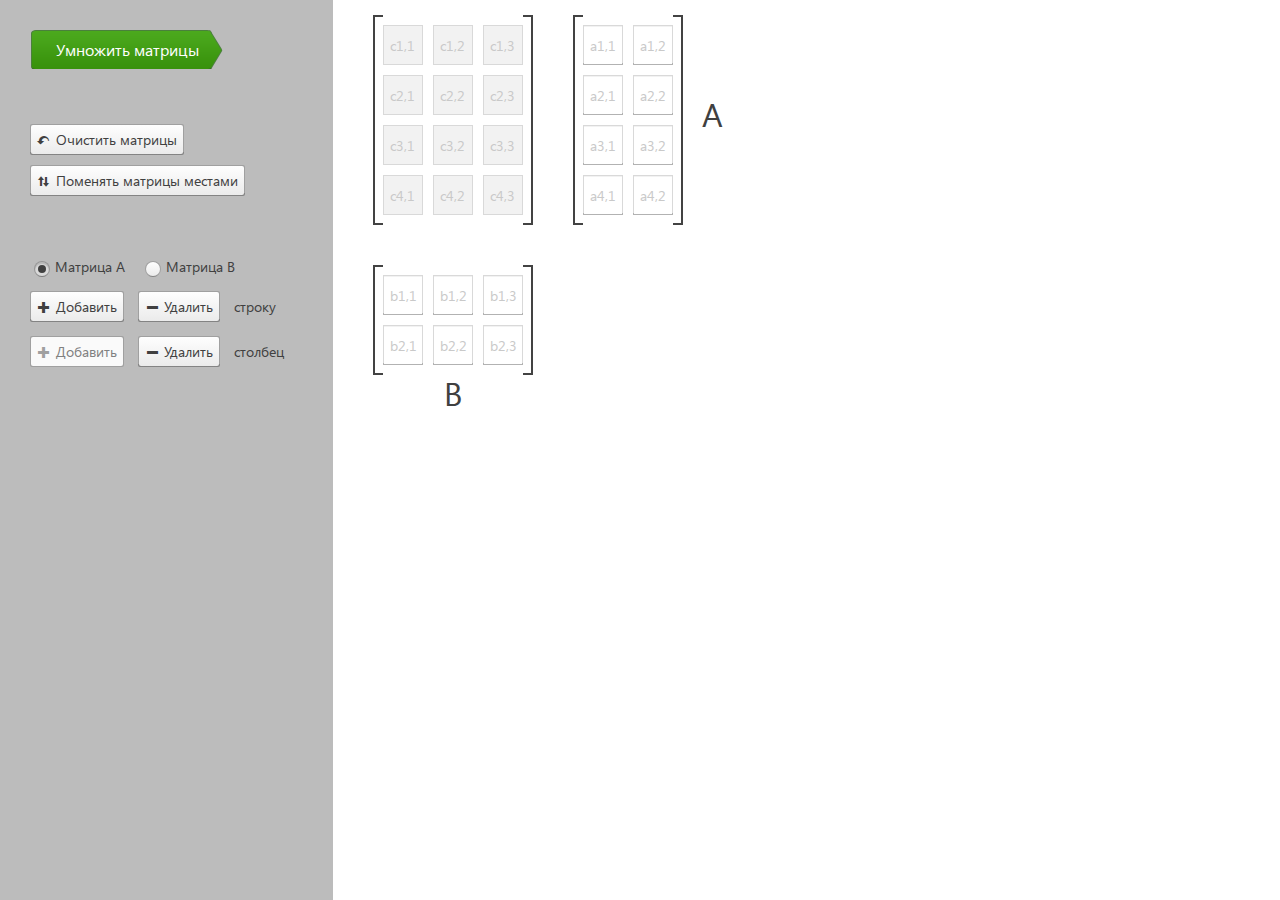
==== index.html @ e2eb54bd "1.6" ====
<!DOCTYPE html>
<!--[if IE 8 ]> <html class="ie8"> <![endif]-->
<!--[if IE 9 ]> <html class="ie9"> <![endif]-->
<!--[if (gt IE 9)|!(IE)]><!--> <html class=""> <!--<![endif]-->
<head>
	<meta charset="utf-8">
	<title>SKB Kontur test task</title>

	<!--[if IE]><script src="http://html5shiv.googlecode.com/svn/trunk/html5.js"></script><![endif]-->
	<!--Styles-->
	<link rel="stylesheet" href="css/style.css">
	<link rel="stylesheet" href="css/normalize.css">

	<meta http-equiv="X-UA-Compatible" content="IE=edge">

	<!--Media queries-->
	<meta name="viewport" content="width=device-width, initial-scale=1">

	<!--[if gte IE 9]><link rel="stylesheet" href="css/ie9.css" media="screen, projection"><![endif]-->
	<!--[if lte IE 8]><link rel="stylesheet" href="css/ie8.css" media="screen, projection"><![endif]-->
</head>
<body>
	<!-- wrapper -->
	<div class="wrapper">
		<aside>
			<div class="multiply">
				<button id="multiply-btn">Умножить матрицы</button>
			</div>
			<div class="clear-fields">
				<button class="grey-btn" id="clear-matrix"><i></i>Очистить матрицы</button>
			</div>
			<div class="swap">
				<button class="grey-btn" id="swap-matrix"><i></i>Поменять матрицы местами</button>
			</div>
			<!-- options -->
			<div class="options">
				<ul>
					<li>
						<input id="switch-A" type="radio" name="radio" checked>
						<label id="label-A" for="switch-A" class="switch-label"><i></i>Матрица A</label>
					</li>
					<li>
						<input id="switch-B" type="radio" name="radio">
						<label id="label-B" for="switch-B" class="switch-label"><i></i>Матрица B</label>
					</li>
				</ul>
			</div>
			<!-- options end -->
			<!-- editing controls -->
			<div class="editing-controls">
				<ul>
					<li><button class="grey-btn add add-row"><i></i>Добавить</button></li>
					<li><button class="grey-btn del del-row"><i></i>Удалить</button></li>
					<li><span>строку</span></li>
				</ul>
				<ul>
					<li><button class="grey-btn add add-col"><i></i>Добавить</button></li>
					<li><button class="grey-btn del del-col"><i></i>Удалить</button></li>
					<li>столбец</li>
				</ul>
				<div id="warning">
					<p>Такие матрицы нельзя перемножить, так как количество столбцов матрицы А не равно количеству строк матрицы В</p>
				</div>
			</div>
			<!-- editing controls end -->
		</aside>
		<main role="main">
			<!-- result -->
			<div class="result f-left">
				<strong class="left-bracket"></strong>
					<table data-matrix="c" class="matrix" id="table-c">
						<tr>
							<td><input type="text" disabled="disabled"></td>
							<td><input type="text" disabled="disabled"></td>
							<td><input type="text" disabled="disabled"></td>
						</tr>
						<tr>
							<td><input type="text" disabled="disabled"></td>
							<td><input type="text" disabled="disabled"></td>
							<td><input type="text" disabled="disabled"></td>
						</tr>
						<tr>
							<td><input type="text" disabled="disabled"></td>
							<td><input type="text" disabled="disabled"></td>
							<td><input type="text" disabled="disabled"></td>
						</tr>
						<tr>
							<td><input type="text" disabled="disabled"></td>
							<td><input type="text" disabled="disabled"></td>
							<td><input type="text" disabled="disabled"></td>
						</tr>
					</table>
				<strong class="right-bracket f-right"></strong>
			</div>
			<!-- result -->
			<!-- top matrix -->
			<div class="top-matrix">
				<strong class="left-bracket f-left"></strong>
					<table data-matrix="a" id="table-a">
						<tr>
							<td><input type="text"></td>
							<td><input type="text"></td>
						</tr>
						<tr>
							<td><input type="text"></td>
							<td><input type="text"></td>
						</tr>
						<tr>
							<td><input type="text"></td>
							<td><input type="text"></td>
						</tr>
						<tr>
							<td><input type="text"></td>
							<td><input type="text"></td>
						</tr>
					</table>
				<strong class="right-bracket"></strong>
				<div class="descript">
					<span>A</span>
				</div>
			</div>
			<!-- top matrix end -->
			<br>
			<!-- bot matrix -->
			<div class="bot-matrix">
				<strong class="left-bracket"></strong>
					<table data-matrix="b" id="table-b">
						<tr>
							<td><input type="text"></td>
							<td><input type="text"></td>
							<td><input type="text"></td>
						</tr>
						<tr>
							<td><input type="text"></td>
							<td><input type="text"></td>
							<td><input type="text"></td>
						</tr>
					</table>
				<strong class="right-bracket"></strong>
				<div class="descript">
					<span>B</span>
				</div>
			</div>
			<!-- bot matrix end -->
		</main>
	</div>
	<!-- wrapper end -->
	<script src="js/main.js"></script>
</body>
</html>
---- css/style.css ----
/*-------
1. Fonts
---------*/

@font-face {
    font-family: "SegoeUI";
    font-style: normal;
    font-weight: normal;
    src: url("../fonts/SegoeUIRegular.eot");
    src: url("../fonts/SegoeUIRegular.eot?#iefix")format("embedded-opentype"),
    url("../fonts/SegoeUIRegular.ttf") format("truetype"),
    url("../fonts/SegoeUIRegular.woff") format("woff");
}
@font-face {
    font-family: "KonturIcons";
    font-style: normal;
    font-weight: normal;
    src: url("../fonts/KonturIcons.ttf") format("truetype");
}
/*--------
fonts end
--------*/

/*-----------------
2. Typography style 
------------------*/

*, *:after, *:before {box-sizing: border-box;}
html,body {height: 100%;}
body {
	color: #404040;
	font: 14px "SegoeUI",Arial,Tahoma,Verdana, sans-serif;
}

/*-------------------
typography style end
-------------------*/


/*--------
3. Buttons
---------*/

/* multiply */

.multiply {
	display: inline-block;
}
.multiply button {
	background-color: transparent;
	background: url(../img/button.png) no-repeat;
	border: none;
	color: #fff;
	font-size: 16px;
	line-height: 37px;
	width: 194px;
}
.multiply button:hover {
	background-position: 0 -131px;
}
.multiply button:focus {
	background-position: 0 -86px;
	border: 0;
	outline: 0;
}
.multiply button:active {
	background-position: 0 -174px;
}
.multiply button[disabled] {
	background-position: 0 -41px;
	color: #808080;
}

/* Grey btns */

/* normal */
.grey-btn {
	/* IE9 SVG, needs conditional override of 'filter' to 'none' */
	background: url([data-uri]);
	background: -moz-linear-gradient(top,  rgba(0,0,0,0.15) 0%, rgba(0,0,0,0.15) 90%, rgba(0,0,0,0.3) 92%, rgba(0,0,0,0.3) 100%); /* FF3.6+ */
	background: -webkit-gradient(linear, left top, left bottom, color-stop(0%,rgba(0,0,0,0.15)), color-stop(90%,rgba(0,0,0,0.15)), color-stop(92%,rgba(0,0,0,0.3)), color-stop(100%,rgba(0,0,0,0.3))); /* Chrome,Safari4+ */
	background: -webkit-linear-gradient(top,  rgba(0,0,0,0.15) 0%,rgba(0,0,0,0.15) 90%,rgba(0,0,0,0.3) 92%,rgba(0,0,0,0.3) 100%); /* Chrome10+,Safari5.1+ */
	background: -o-linear-gradient(top,  rgba(0,0,0,0.15) 0%,rgba(0,0,0,0.15) 90%,rgba(0,0,0,0.3) 92%,rgba(0,0,0,0.3) 100%); /* Opera 11.10+ */
	background: -ms-linear-gradient(top,  rgba(0,0,0,0.15) 0%,rgba(0,0,0,0.15) 90%,rgba(0,0,0,0.3) 92%,rgba(0,0,0,0.3) 100%); /* IE10+ */
	background: linear-gradient(to bottom,  rgba(0,0,0,0.15) 0%,rgba(0,0,0,0.15) 90%,rgba(0,0,0,0.3) 92%,rgba(0,0,0,0.3) 100%); /* W3C */
	filter: progid:DXImageTransform.Microsoft.gradient( startColorstr='#26000000', endColorstr='#4d000000',GradientType=0 ); /* IE6-8 */
	-webkit-border-radius: 2px;
	border-radius: 2px;
	border: 0;
	line-height: 30px;
	padding: 0 7px;
	position: relative;
	z-index: 4;
}
.grey-btn:before {
	background: rgb(254,254,254); /* Old browsers */
	/* IE9 SVG, needs conditional override of 'filter' to 'none' */
	background: url([data-uri]);
	background: -moz-linear-gradient(top,  rgba(254,254,254,1) 0%, rgba(235,235,235,1) 100%); /* FF3.6+ */
	background: -webkit-gradient(linear, left top, left bottom, color-stop(0%,rgba(254,254,254,1)), color-stop(100%,rgba(235,235,235,1))); /* Chrome,Safari4+ */
	background: -webkit-linear-gradient(top,  rgba(254,254,254,1) 0%,rgba(235,235,235,1) 100%); /* Chrome10+,Safari5.1+ */
	background: -o-linear-gradient(top,  rgba(254,254,254,1) 0%,rgba(235,235,235,1) 100%); /* Opera 11.10+ */
	background: -ms-linear-gradient(top,  rgba(254,254,254,1) 0%,rgba(235,235,235,1) 100%); /* IE10+ */
	background: linear-gradient(to bottom,  rgba(254,254,254,1) 0%,rgba(235,235,235,1) 100%); /* W3C */
	filter: progid:DXImageTransform.Microsoft.gradient( startColorstr='#fefefe', endColorstr='#ebebeb',GradientType=0 ); /* IE6-8 */
	-webkit-border-radius: 2px;
	border-radius: 2px;
	content: '';
	position: absolute;
	top: 1px; right: 1px; bottom: 1px; left: 1px;
	z-index: -9;
}

/* hover */
.grey-btn:hover {
	background: url([data-uri]);
	background: -moz-linear-gradient(top,  rgba(0,0,0,0.15) 0%, rgba(0,0,0,0.15) 90%, rgba(0,0,0,0.3) 92%, rgba(0,0,0,0.3) 100%); /* FF3.6+ */
	background: -webkit-gradient(linear, left top, left bottom, color-stop(0%,rgba(0,0,0,0.15)), color-stop(90%,rgba(0,0,0,0.15)), color-stop(92%,rgba(0,0,0,0.3)), color-stop(100%,rgba(0,0,0,0.3))); /* Chrome,Safari4+ */
	background: -webkit-linear-gradient(top,  rgba(0,0,0,0.15) 0%,rgba(0,0,0,0.15) 90%,rgba(0,0,0,0.3) 92%,rgba(0,0,0,0.3) 100%); /* Chrome10+,Safari5.1+ */
	background: -o-linear-gradient(top,  rgba(0,0,0,0.15) 0%,rgba(0,0,0,0.15) 90%,rgba(0,0,0,0.3) 92%,rgba(0,0,0,0.3) 100%); /* Opera 11.10+ */
	background: -ms-linear-gradient(top,  rgba(0,0,0,0.15) 0%,rgba(0,0,0,0.15) 90%,rgba(0,0,0,0.3) 92%,rgba(0,0,0,0.3) 100%); /* IE10+ */
	background: linear-gradient(to bottom,  rgba(0,0,0,0.15) 0%,rgba(0,0,0,0.15) 90%,rgba(0,0,0,0.3) 92%,rgba(0,0,0,0.3) 100%); /* W3C */
	filter: progid:DXImageTransform.Microsoft.gradient( startColorstr='#26000000', endColorstr='#4d000000',GradientType=0 ); /* IE6-8 */
}
.grey-btn:hover:before {
	background: rgb(242,242,242);
	background: url([data-uri]);
	background: -moz-linear-gradient(top,  rgba(242,242,242,1) 0%, rgba(222,222,222,1) 100%); /* FF3.6+ */
	background: -webkit-gradient(linear, left top, left bottom, color-stop(0%,rgba(242,242,242,1)), color-stop(100%,rgba(222,222,222,1))); /* Chrome,Safari4+ */
	background: -webkit-linear-gradient(top,  rgba(242,242,242,1) 0%,rgba(222,222,222,1) 100%); /* Chrome10+,Safari5.1+ */
	background: -o-linear-gradient(top,  rgba(242,242,242,1) 0%,rgba(222,222,222,1) 100%); /* Opera 11.10+ */
	background: -ms-linear-gradient(top,  rgba(242,242,242,1) 0%,rgba(222,222,222,1) 100%); /* IE10+ */
	background: linear-gradient(to bottom,  rgba(242,242,242,1) 0%,rgba(222,222,222,1) 100%); /* W3C */
	filter: progid:DXImageTransform.Microsoft.gradient( startColorstr='#f2f2f2', endColorstr='#dedede',GradientType=0 ); /* IE6-8 */
}

/* focus */
.grey-btn:focus {
	outline: 0;
	background: #5199db;
}
.grey-btn:focus:before {
	-webkit-box-shadow: inset 0 0 0 1px #fff,
	0 0 0 2px #5199db;
	box-shadow: inset 0 0 0 1px #fff,
	0 0 0 2px #5199db;
}


/* active */
.grey-btn:active {
	/* IE9 SVG, needs conditional override of 'filter' to 'none' */
	background: url([data-uri]);
	background: -moz-linear-gradient(top,  rgba(0,0,0,0.2) 0%, rgba(0,0,0,0.2) 90%, rgba(0,0,0,0.35) 92%, rgba(0,0,0,0.35) 100%); /* FF3.6+ */
	background: -webkit-gradient(linear, left top, left bottom, color-stop(0%,rgba(0,0,0,0.2)), color-stop(90%,rgba(0,0,0,0.2)), color-stop(92%,rgba(0,0,0,0.35)), color-stop(100%,rgba(0,0,0,0.35))); /* Chrome,Safari4+ */
	background: -webkit-linear-gradient(top,  rgba(0,0,0,0.2) 0%,rgba(0,0,0,0.2) 90%,rgba(0,0,0,0.35) 92%,rgba(0,0,0,0.35) 100%); /* Chrome10+,Safari5.1+ */
	background: -o-linear-gradient(top,  rgba(0,0,0,0.2) 0%,rgba(0,0,0,0.2) 90%,rgba(0,0,0,0.35) 92%,rgba(0,0,0,0.35) 100%); /* Opera 11.10+ */
	background: -ms-linear-gradient(top,  rgba(0,0,0,0.2) 0%,rgba(0,0,0,0.2) 90%,rgba(0,0,0,0.35) 92%,rgba(0,0,0,0.35) 100%); /* IE10+ */
	background: linear-gradient(to bottom,  rgba(0,0,0,0.2) 0%,rgba(0,0,0,0.2) 90%,rgba(0,0,0,0.35) 92%,rgba(0,0,0,0.35) 100%); /* W3C */
	filter: progid:DXImageTransform.Microsoft.gradient( startColorstr='#33000000', endColorstr='#59000000',GradientType=0 ); /* IE6-8 */
}
.grey-btn:active:before {
	box-shadow: none;
	background: #d9d9d9;
	-webkit-box-shadow: inset 0 2px 1px rgba(0,0,0,.15);
	box-shadow: inset 0 2px 1px rgba(0,0,0,.15);
}
.grey-btn:active:after {
	background: transparent;
}

/* disabled */
.grey-btn[disabled]{
	background: rgba(0,0,0,.15);
	color: #808080;
}
.grey-btn[disabled] i:before {
	color: #a0a0a0;
}
.grey-btn[disabled]:before{
	background: #fafafa;
}

/*---------
Buttons end
---------*/

/*------
4. Icons 
--------*/

button i {
	-moz-osx-font-smoothing: grayscale;
	-webkit-font-smoothing: antialiased;
	display: inline-block;
	font-family: "KonturIcons";
	font-style: normal;
	font-weight: normal;
	margin-right: 5px;
}

.clear-fields i:before {
	content: '';
}

.swap i:before {
	content: '';
}

.add i:before {
	content: '';
}
.del i:before {
	content: '';
}

/* BUTTONS end*/

/*--------------
5. Radio Buttons
--------------*/

input[type="radio"] {
	width: 0;
	overflow: hidden;
	opacity: 0;
	filter:alpha(opacity=0);
}
label {
	cursor: pointer;
}

/* normal */
label > i {
	background: url([data-uri]);
	background: -moz-linear-gradient(top,  rgba(0,0,0,0.15) 0%, rgba(0,0,0,0.15) 90%, rgba(0,0,0,0.3) 92%, rgba(0,0,0,0.3) 100%); /* FF3.6+ */
	background: -webkit-gradient(linear, left top, left bottom, color-stop(0%,rgba(0,0,0,0.15)), color-stop(90%,rgba(0,0,0,0.15)), color-stop(92%,rgba(0,0,0,0.3)), color-stop(100%,rgba(0,0,0,0.3))); /* Chrome,Safari4+ */
	background: -webkit-linear-gradient(top,  rgba(0,0,0,0.15) 0%,rgba(0,0,0,0.15) 90%,rgba(0,0,0,0.3) 92%,rgba(0,0,0,0.3) 100%); /* Chrome10+,Safari5.1+ */
	background: -o-linear-gradient(top,  rgba(0,0,0,0.15) 0%,rgba(0,0,0,0.15) 90%,rgba(0,0,0,0.3) 92%,rgba(0,0,0,0.3) 100%); /* Opera 11.10+ */
	background: -ms-linear-gradient(top,  rgba(0,0,0,0.15) 0%,rgba(0,0,0,0.15) 90%,rgba(0,0,0,0.3) 92%,rgba(0,0,0,0.3) 100%); /* IE10+ */
	background: linear-gradient(to bottom,  rgba(0,0,0,0.15) 0%,rgba(0,0,0,0.15) 90%,rgba(0,0,0,0.3) 92%,rgba(0,0,0,0.3) 100%); /* W3C */
	filter: progid:DXImageTransform.Microsoft.gradient( startColorstr='#26000000', endColorstr='#4d000000',GradientType=0 ); /* IE6-8 */
	-webkit-border-radius: 50%;
	border-radius: 50%;
	content: "";
	display: inline-block;
	height: 16px;
	margin-right: 5px;
	position: relative;
	vertical-align: middle;
	width: 16px;
	z-index: 5;
}
label > i:before {
	background: rgb(254,254,254); /* Old browsers */
	/* IE9 SVG, needs conditional override of 'filter' to 'none' */
	background: url([data-uri]);
	background: -moz-linear-gradient(top,  rgba(254,254,254,1) 0%, rgba(235,235,235,1) 100%); /* FF3.6+ */
	background: -webkit-gradient(linear, left top, left bottom, color-stop(0%,rgba(254,254,254,1)), color-stop(100%,rgba(235,235,235,1))); /* Chrome,Safari4+ */
	background: -webkit-linear-gradient(top,  rgba(254,254,254,1) 0%,rgba(235,235,235,1) 100%); /* Chrome10+,Safari5.1+ */
	background: -o-linear-gradient(top,  rgba(254,254,254,1) 0%,rgba(235,235,235,1) 100%); /* Opera 11.10+ */
	background: -ms-linear-gradient(top,  rgba(254,254,254,1) 0%,rgba(235,235,235,1) 100%); /* IE10+ */
	background: linear-gradient(to bottom,  rgba(254,254,254,1) 0%,rgba(235,235,235,1) 100%); /* W3C */
	filter: progid:DXImageTransform.Microsoft.gradient( startColorstr='#fefefe', endColorstr='#ebebeb',GradientType=0 ); /* IE6-8 */
	-webkit-border-radius: 50%;
	border-radius: 50%;
	content: '';
	position: absolute;
	top: 1px; right: 1px; bottom: 1px; left: 1px;
	z-index: -9;
}

/* hover */
label:hover > i {
	background: url([data-uri]);
	background: -moz-linear-gradient(top,  rgba(0,0,0,0.15) 0%, rgba(0,0,0,0.15) 90%, rgba(0,0,0,0.3) 92%, rgba(0,0,0,0.3) 100%); /* FF3.6+ */
	background: -webkit-gradient(linear, left top, left bottom, color-stop(0%,rgba(0,0,0,0.15)), color-stop(90%,rgba(0,0,0,0.15)), color-stop(92%,rgba(0,0,0,0.3)), color-stop(100%,rgba(0,0,0,0.3))); /* Chrome,Safari4+ */
	background: -webkit-linear-gradient(top,  rgba(0,0,0,0.15) 0%,rgba(0,0,0,0.15) 90%,rgba(0,0,0,0.3) 92%,rgba(0,0,0,0.3) 100%); /* Chrome10+,Safari5.1+ */
	background: -o-linear-gradient(top,  rgba(0,0,0,0.15) 0%,rgba(0,0,0,0.15) 90%,rgba(0,0,0,0.3) 92%,rgba(0,0,0,0.3) 100%); /* Opera 11.10+ */
	background: -ms-linear-gradient(top,  rgba(0,0,0,0.15) 0%,rgba(0,0,0,0.15) 90%,rgba(0,0,0,0.3) 92%,rgba(0,0,0,0.3) 100%); /* IE10+ */
	background: linear-gradient(to bottom,  rgba(0,0,0,0.15) 0%,rgba(0,0,0,0.15) 90%,rgba(0,0,0,0.3) 92%,rgba(0,0,0,0.3) 100%); /* W3C */
	filter: progid:DXImageTransform.Microsoft.gradient( startColorstr='#26000000', endColorstr='#4d000000',GradientType=0 ); /* IE6-8 */
}
label:hover > i:before {
	background: rgb(242,242,242);
	background: url([data-uri]);
	background: -moz-linear-gradient(top,  rgba(242,242,242,1) 0%, rgba(222,222,222,1) 100%); /* FF3.6+ */
	background: -webkit-gradient(linear, left top, left bottom, color-stop(0%,rgba(242,242,242,1)), color-stop(100%,rgba(222,222,222,1))); /* Chrome,Safari4+ */
	background: -webkit-linear-gradient(top,  rgba(242,242,242,1) 0%,rgba(222,222,222,1) 100%); /* Chrome10+,Safari5.1+ */
	background: -o-linear-gradient(top,  rgba(242,242,242,1) 0%,rgba(222,222,222,1) 100%); /* Opera 11.10+ */
	background: -ms-linear-gradient(top,  rgba(242,242,242,1) 0%,rgba(222,222,222,1) 100%); /* IE10+ */
	background: linear-gradient(to bottom,  rgba(242,242,242,1) 0%,rgba(222,222,222,1) 100%); /* W3C */
	filter: progid:DXImageTransform.Microsoft.gradient( startColorstr='#f2f2f2', endColorstr='#dedede',GradientType=0 ); /* IE6-8 */
}

/* checked */
input[type="radio"]:checked + label > i,
label:active > i {
	background: url([data-uri]);
	background: -moz-linear-gradient(top,  rgba(0,0,0,0.2) 0%, rgba(0,0,0,0.2) 90%, rgba(0,0,0,0.35) 92%, rgba(0,0,0,0.35) 100%); /* FF3.6+ */
	background: -webkit-gradient(linear, left top, left bottom, color-stop(0%,rgba(0,0,0,0.2)), color-stop(90%,rgba(0,0,0,0.2)), color-stop(92%,rgba(0,0,0,0.35)), color-stop(100%,rgba(0,0,0,0.35))); /* Chrome,Safari4+ */
	background: -webkit-linear-gradient(top,  rgba(0,0,0,0.2) 0%,rgba(0,0,0,0.2) 90%,rgba(0,0,0,0.35) 92%,rgba(0,0,0,0.35) 100%); /* Chrome10+,Safari5.1+ */
	background: -o-linear-gradient(top,  rgba(0,0,0,0.2) 0%,rgba(0,0,0,0.2) 90%,rgba(0,0,0,0.35) 92%,rgba(0,0,0,0.35) 100%); /* Opera 11.10+ */
	background: -ms-linear-gradient(top,  rgba(0,0,0,0.2) 0%,rgba(0,0,0,0.2) 90%,rgba(0,0,0,0.35) 92%,rgba(0,0,0,0.35) 100%); /* IE10+ */
	background: linear-gradient(to bottom,  rgba(0,0,0,0.2) 0%,rgba(0,0,0,0.2) 90%,rgba(0,0,0,0.35) 92%,rgba(0,0,0,0.35) 100%); /* W3C */
	filter: progid:DXImageTransform.Microsoft.gradient( startColorstr='#33000000', endColorstr='#59000000',GradientType=0 ); /* IE6-8 */
}
input[type="radio"]:checked + label > i:before,
label:active i:before {
	box-shadow: none;
	background: #d9d9d9;
	-webkit-box-shadow: inset 0 2px 1px rgba(0,0,0,.15);
	box-shadow: inset 0 2px 1px rgba(0,0,0,.15);
}
input[type="radio"]:checked + label > i:after {
	content: '';
	width: 8px;
	height: 8px;
	background-color: #404040;
	position: absolute;
	-webkit-border-radius: 50%;
	border-radius: 50%;
	top: 25%; left: 25%;
}

/* focus */
input[type="radio"]:focus + label > i {
	outline: 0;
	background: #5199db;
}
input[type="radio"]:focus + label > i:before {
	-webkit-box-shadow: inset 0 0 0 1px #fff,
	0 0 0 2px #5199db;
	box-shadow: inset 0 0 0 1px #fff,
	0 0 0 2px #5199db;
}

/* disabled */
input[disabled] + label > i {
	background: rgba(0,0,0,.15);
}
input[disabled] + label > i:before {
	background: #fafafa;
}
input[disabled] + label:active > i:before {
	-webkit-box-shadow: none;
	box-shadow: none;
} 


/*--------------
Radio Buttons end
--------------*/

/* ----
Inputs
----- */
input[type="text"] {
	-webkit-box-shadow: inset 0 1px 0 rgba(0,0,0,.05);
	border: none;
	box-shadow: inset 0 1px 0 rgba(0,0,0,.05);
	color: #C9C9C9;
	height: 38px;
	margin: 1px 0 0 1px;
	padding-left: 6px;
	position: relative;
	width: 38px;
}

input[type="text"]:focus {
	outline: none;
	-webkit-box-shadow: inset 0 0 1px #fff;
	box-shadow: inset 0 0 1px #fff;
}

td input[disabled] {
	background: #f2f2f2;
	box-shadow: none;
} 

td {
	width: 40px;
	height: 40px;
	/* IE9 SVG, needs conditional override of 'filter' to 'none' */
	background: url([data-uri]);
	background: -moz-linear-gradient(top,  rgba(0,0,0,0.15) 0%, rgba(0,0,0,0.15) 95%, rgba(0,0,0,0.3) 96%, rgba(0,0,0,0.3) 100%); /* FF3.6+ */
	background: -webkit-gradient(linear, left top, left bottom, color-stop(0%,rgba(0,0,0,0.15)), color-stop(95%,rgba(0,0,0,0.15)), color-stop(96%,rgba(0,0,0,0.3)), color-stop(100%,rgba(0,0,0,0.3))); /* Chrome,Safari4+ */
	background: -webkit-linear-gradient(top,  rgba(0,0,0,0.15) 0%,rgba(0,0,0,0.15) 95%,rgba(0,0,0,0.3) 96%,rgba(0,0,0,0.3) 100%); /* Chrome10+,Safari5.1+ */
	background: -o-linear-gradient(top,  rgba(0,0,0,0.15) 0%,rgba(0,0,0,0.15) 95%,rgba(0,0,0,0.3) 96%,rgba(0,0,0,0.3) 100%); /* Opera 11.10+ */
	background: -ms-linear-gradient(top,  rgba(0,0,0,0.15) 0%,rgba(0,0,0,0.15) 95%,rgba(0,0,0,0.3) 96%,rgba(0,0,0,0.3) 100%); /* IE10+ */
	background: linear-gradient(to bottom,  rgba(0,0,0,0.15) 0%,rgba(0,0,0,0.15) 95%,rgba(0,0,0,0.3) 96%,rgba(0,0,0,0.3) 100%); /* W3C */
	filter: progid:DXImageTransform.Microsoft.gradient( startColorstr='#26000000', endColorstr='#4d000000',GradientType=0 ); /* IE6-8 */
}
td.input-focused {
	background: #5199db;
	-webkit-box-shadow: 0 0 1px #5199db;
	box-shadow: 0 0 0 1px #5199db;
}
td.input-disabled {
	background: rgba(0,0,0,.15);
}

/*-----------------
6. GENERIC CLASSES
-------------------*/

/* common */
.wrapper {
	height: auto !important;
	min-height: 100%; 
	overflow: hidden;
	position: relative;
}
ul {
	padding-left: 0;
}
ul li {
	list-style: none;
	display: inline-block;
}
.f-left {
	float:left;
}
.f-right {
	float: right;
}

/* aside */
aside {
	background-color: #BCBCBC;
	padding: 30px 0 0 30px;
	position: absolute;
	top: 0; left: 0; bottom: 0;
	width: 333px;
}

.clear-fields {
	margin-top: 55px;
}

.swap {
	margin-top: 10px;
}

.options {
	margin-top: 61px;
}
.options li:nth-child(even) {
	margin-left: 12px;
}


.editing-controls > ul:nth-child(even) {
	margin-top: 12px;
}
.editing-controls ul li {
	margin-right: 10px;
}

#warning p {
	color: #da0902;
	display: none;
	margin-top: 50px;
	padding-right: 42px;
}

/* main */
main {
	margin-left: 333px;
	min-width: 100%;
	padding: 15px 0 0 40px;
}
main:after {
	clear: both;
	content: ".";
	display: block;
	height: 0;
	visibility: hidden;
}

.left-bracket, .right-bracket {
	border: 2px solid #434343;
	display: inline-block;
	height: inherit;
	position: absolute;
	width: 10px;
}
.left-bracket {
	border-right: none;
	top: 0; bottom: 0; left: 0;
}
.right-bracket {
	border-left: none;
	top: 0; bottom: 0; right: 0;
}
tr {
	clear: both;
	display: block;
	margin-bottom: 10px;
}
tr:after {
	clear: both;
	content: ".";
	display: block;
	height: 0;
	visibility: hidden;
}
tr:last-child {
	margin: 0;
}
tr td {
	float: left;
	margin-right: 10px;
;
	display: inline-block;
}
tr td:last-child {
	margin-right: 0;
}


.result,
.top-matrix,
.bot-matrix {
	display: inline-block;
	float: left;
	padding: 10px;
	position: relative;

}
.result {
	margin-right: 40px;
}
.top-matrix .descript {
	font-size: 2rem;
	position: absolute;
	top: 36%; right: -40px;
}
.bot-matrix {
	clear: left;
	display: inline-block;
	margin-top: 40px;
}
.bot-matrix .descript {
	font-size: 2rem;
	position: absolute;
	right:0; bottom: -40px;
	text-align: center;
	width: 100%;
}

/*-----------------
GENERIC CLASSES END
-------------------*/
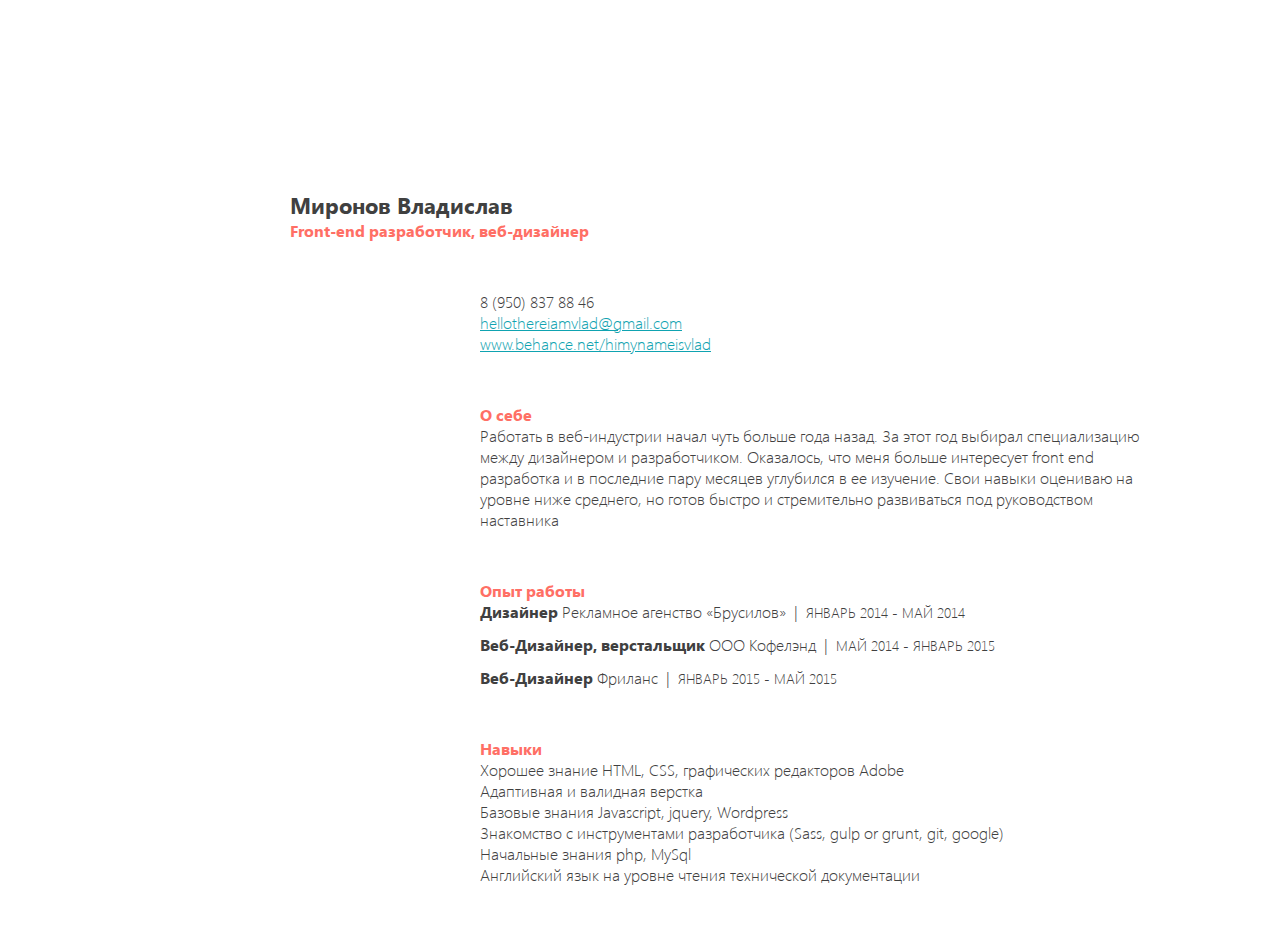
==== commit 02d13513: "a" ====
--- a/index.html
+++ b/index.html
@@ -1,150 +1,80 @@
 <!DOCTYPE html>
 <!--[if IE 8 ]> <html class="ie8"> <![endif]-->
-<!--[if IE 9 ]> <html class="ie9"> <![endif]-->
 <!--[if (gt IE 9)|!(IE)]><!--> <html class=""> <!--<![endif]-->
 <head>
 	<meta charset="utf-8">
-	<title>SKB Kontur test task</title>
+	<title></title>
 
-	<!--[if IE]><script src="http://html5shiv.googlecode.com/svn/trunk/html5.js"></script><![endif]-->
 	<!--Styles-->
+	<link rel="stylesheet" href="css/normalize.css">
 	<link rel="stylesheet" href="css/style.css">
-	<link rel="stylesheet" href="css/normalize.css">
 
 	<meta http-equiv="X-UA-Compatible" content="IE=edge">
 
 	<!--Media queries-->
 	<meta name="viewport" content="width=device-width, initial-scale=1">
 
-	<!--[if gte IE 9]><link rel="stylesheet" href="css/ie9.css" media="screen, projection"><![endif]-->
 	<!--[if lte IE 8]><link rel="stylesheet" href="css/ie8.css" media="screen, projection"><![endif]-->
+	<!--[if lt IE 9]>
+	<script>
+		document.createElement('main');
+		document.createElement('aside');
+	</script>
+	<![endif]-->
+
 </head>
 <body>
+
 	<!-- wrapper -->
 	<div class="wrapper">
-		<aside>
-			<div class="multiply">
-				<button id="multiply-btn">Умножить матрицы</button>
+		<h1>Миронов Владислав</h1>
+		<h2>Front-end разработчик, веб-дизайнер</h2>
+
+		<!-- info -->
+		<div class="info">
+
+			<!-- contacts -->
+			<div class="contacts">
+				<phone>8 (950) 837 88 46</phone><br>
+				<a href="mailto:hellothereiamvlad@gmail.com">hellothereiamvlad@gmail.com</a><br>
+				<a href="http://behance.net/himynameisvlad" target="_blank">www.behance.net/himynameisvlad</a>
 			</div>
-			<div class="clear-fields">
-				<button class="grey-btn" id="clear-matrix"><i></i>Очистить матрицы</button>
+			<!-- // contacts -->
+
+			<!-- about -->
+			<div class="about info-item">
+				<h3>О себе</h3>
+				<p>Работать в веб-индустрии начал чуть больше года назад. За этот год выбирал специализацию между дизайнером и разработчиком. Оказалось, что меня больше интересует front end разработка и в последние пару месяцев углубился в ее изучение. Свои навыки оцениваю на уровне ниже среднего, но готов быстро и стремительно развиваться под руководством наставника</p>
 			</div>
-			<div class="swap">
-				<button class="grey-btn" id="swap-matrix"><i></i>Поменять матрицы местами</button>
+			<!-- // about -->
+
+			<!-- expirience -->
+			<div class="expirience info-item">
+				<h3>Опыт работы</h3>
+				<div class="exp-item"><span class="who">Дизайнер </span><span class="where">Рекламное агенство «Брусилов»</span><span class="when">январь 2014 - май 2014</span></div>
+				<div class="exp-item"><span class="who">Веб-Дизайнер, верстальщик </span><span class="where">ООО Кофелэнд</span><span class="when">май 2014 - январь 2015</span></div>
+				<div class="exp-item"><span class="who">Веб-Дизайнер </span><span class="where">Фриланс</span><span class="when">январь 2015 - май 2015</span></div>
 			</div>
-			<!-- options -->
-			<div class="options">
-				<ul>
-					<li>
-						<input id="switch-A" type="radio" name="radio" checked>
-						<label id="label-A" for="switch-A" class="switch-label"><i></i>Матрица A</label>
-					</li>
-					<li>
-						<input id="switch-B" type="radio" name="radio">
-						<label id="label-B" for="switch-B" class="switch-label"><i></i>Матрица B</label>
-					</li>
-				</ul>
+			<!-- // expirience -->
+
+			<!-- skills -->
+			<div class="skills info-item">
+				<h3>Навыки</h3>
+				<p>Хорошее знание HTML, CSS, графических редакторов Adobe</p>
+				<p>Адаптивная и валидная верстка</p>
+				<p>Базовые знания Javascript, jquery, Wordpress</p>
+				<p>Знакомство с инструментами разработчика (Sass, gulp or grunt, git, google)</p>
+				<p>Начальные знания php, MySql</p>
+				<p>Английский язык на уровне чтения технической документации</p>
 			</div>
-			<!-- options end -->
-			<!-- editing controls -->
-			<div class="editing-controls">
-				<ul>
-					<li><button class="grey-btn add add-row"><i></i>Добавить</button></li>
-					<li><button class="grey-btn del del-row"><i></i>Удалить</button></li>
-					<li><span>строку</span></li>
-				</ul>
-				<ul>
-					<li><button class="grey-btn add add-col"><i></i>Добавить</button></li>
-					<li><button class="grey-btn del del-col"><i></i>Удалить</button></li>
-					<li>столбец</li>
-				</ul>
-				<div id="warning">
-					<p>Такие матрицы нельзя перемножить, так как количество столбцов матрицы А не равно количеству строк матрицы В</p>
-				</div>
-			</div>
-			<!-- editing controls end -->
-		</aside>
-		<main role="main">
-			<!-- result -->
-			<div class="result f-left">
-				<strong class="left-bracket"></strong>
-					<table data-matrix="c" class="matrix" id="table-c">
-						<tr>
-							<td><input type="text" disabled="disabled"></td>
-							<td><input type="text" disabled="disabled"></td>
-							<td><input type="text" disabled="disabled"></td>
-						</tr>
-						<tr>
-							<td><input type="text" disabled="disabled"></td>
-							<td><input type="text" disabled="disabled"></td>
-							<td><input type="text" disabled="disabled"></td>
-						</tr>
-						<tr>
-							<td><input type="text" disabled="disabled"></td>
-							<td><input type="text" disabled="disabled"></td>
-							<td><input type="text" disabled="disabled"></td>
-						</tr>
-						<tr>
-							<td><input type="text" disabled="disabled"></td>
-							<td><input type="text" disabled="disabled"></td>
-							<td><input type="text" disabled="disabled"></td>
-						</tr>
-					</table>
-				<strong class="right-bracket f-right"></strong>
-			</div>
-			<!-- result -->
-			<!-- top matrix -->
-			<div class="top-matrix">
-				<strong class="left-bracket f-left"></strong>
-					<table data-matrix="a" id="table-a">
-						<tr>
-							<td><input type="text"></td>
-							<td><input type="text"></td>
-						</tr>
-						<tr>
-							<td><input type="text"></td>
-							<td><input type="text"></td>
-						</tr>
-						<tr>
-							<td><input type="text"></td>
-							<td><input type="text"></td>
-						</tr>
-						<tr>
-							<td><input type="text"></td>
-							<td><input type="text"></td>
-						</tr>
-					</table>
-				<strong class="right-bracket"></strong>
-				<div class="descript">
-					<span>A</span>
-				</div>
-			</div>
-			<!-- top matrix end -->
-			<br>
-			<!-- bot matrix -->
-			<div class="bot-matrix">
-				<strong class="left-bracket"></strong>
-					<table data-matrix="b" id="table-b">
-						<tr>
-							<td><input type="text"></td>
-							<td><input type="text"></td>
-							<td><input type="text"></td>
-						</tr>
-						<tr>
-							<td><input type="text"></td>
-							<td><input type="text"></td>
-							<td><input type="text"></td>
-						</tr>
-					</table>
-				<strong class="right-bracket"></strong>
-				<div class="descript">
-					<span>B</span>
-				</div>
-			</div>
-			<!-- bot matrix end -->
-		</main>
+			<!-- // skills -->
+
+		</div>
+		<!-- // info -->
+
 	</div>
-	<!-- wrapper end -->
+	<!-- // wrapper -->
+
 	<script src="js/main.js"></script>
 </body>
 </html>--- a/css/style.css
+++ b/css/style.css
@@ -1,554 +1,98 @@
-/*-------
-1. Fonts
----------*/
 
 @font-face {
-    font-family: "SegoeUI";
-    font-style: normal;
-    font-weight: normal;
-    src: url("../fonts/SegoeUIRegular.eot");
-    src: url("../fonts/SegoeUIRegular.eot?#iefix")format("embedded-opentype"),
-    url("../fonts/SegoeUIRegular.ttf") format("truetype"),
-    url("../fonts/SegoeUIRegular.woff") format("woff");
+	font-family: "SegoeUI";
+	font-style: normal;
+	font-weight: bold;
+	src: url("../fonts/SegoeUIBold.eot");
+	src: url("../fonts/SegoeUIBold.eot?#iefix")format("embedded-opentype"),
+	url("../fonts/SegoeUIBold.ttf") format("truetype"),
+	url("../fonts/SegoeUIBold.woff") format("woff");
 }
 @font-face {
-    font-family: "KonturIcons";
-    font-style: normal;
-    font-weight: normal;
-    src: url("../fonts/KonturIcons.ttf") format("truetype");
+	font-family: "SegoeUI";
+	font-style: normal;
+	font-weight: thin;
+	src: url("../fonts/SegoeUILight.eot");
+	src: url("../fonts/SegoeUILight.eot?#iefix")format("embedded-opentype"),
+	url("../fonts/SegoeUILight.ttf") format("truetype"),
+	url("../fonts/SegoeUILight.woff") format("woff");
 }
+
+
 /*--------
 fonts end
 --------*/
 
-/*-----------------
-2. Typography style 
-------------------*/
 
 *, *:after, *:before {box-sizing: border-box;}
 html,body {height: 100%;}
 body {
 	color: #404040;
-	font: 14px "SegoeUI",Arial,Tahoma,Verdana, sans-serif;
+	font: 16px "SegoeUI",Arial,Tahoma,Verdana, sans-serif;
+	font-weight: 300;
 }
 
-/*-------------------
-typography style end
--------------------*/
-
-
-/*--------
-3. Buttons
----------*/
-
-/* multiply */
-
-.multiply {
-	display: inline-block;
-}
-.multiply button {
-	background-color: transparent;
-	background: url(../img/button.png) no-repeat;
-	border: none;
-	color: #fff;
-	font-size: 16px;
-	line-height: 37px;
-	width: 194px;
-}
-.multiply button:hover {
-	background-position: 0 -131px;
-}
-.multiply button:focus {
-	background-position: 0 -86px;
-	border: 0;
-	outline: 0;
-}
-.multiply button:active {
-	background-position: 0 -174px;
-}
-.multiply button[disabled] {
-	background-position: 0 -41px;
-	color: #808080;
-}
-
-/* Grey btns */
-
-/* normal */
-.grey-btn {
-	/* IE9 SVG, needs conditional override of 'filter' to 'none' */
-	background: url([data-uri]);
-	background: -moz-linear-gradient(top,  rgba(0,0,0,0.15) 0%, rgba(0,0,0,0.15) 90%, rgba(0,0,0,0.3) 92%, rgba(0,0,0,0.3) 100%); /* FF3.6+ */
-	background: -webkit-gradient(linear, left top, left bottom, color-stop(0%,rgba(0,0,0,0.15)), color-stop(90%,rgba(0,0,0,0.15)), color-stop(92%,rgba(0,0,0,0.3)), color-stop(100%,rgba(0,0,0,0.3))); /* Chrome,Safari4+ */
-	background: -webkit-linear-gradient(top,  rgba(0,0,0,0.15) 0%,rgba(0,0,0,0.15) 90%,rgba(0,0,0,0.3) 92%,rgba(0,0,0,0.3) 100%); /* Chrome10+,Safari5.1+ */
-	background: -o-linear-gradient(top,  rgba(0,0,0,0.15) 0%,rgba(0,0,0,0.15) 90%,rgba(0,0,0,0.3) 92%,rgba(0,0,0,0.3) 100%); /* Opera 11.10+ */
-	background: -ms-linear-gradient(top,  rgba(0,0,0,0.15) 0%,rgba(0,0,0,0.15) 90%,rgba(0,0,0,0.3) 92%,rgba(0,0,0,0.3) 100%); /* IE10+ */
-	background: linear-gradient(to bottom,  rgba(0,0,0,0.15) 0%,rgba(0,0,0,0.15) 90%,rgba(0,0,0,0.3) 92%,rgba(0,0,0,0.3) 100%); /* W3C */
-	filter: progid:DXImageTransform.Microsoft.gradient( startColorstr='#26000000', endColorstr='#4d000000',GradientType=0 ); /* IE6-8 */
-	-webkit-border-radius: 2px;
-	border-radius: 2px;
-	border: 0;
-	line-height: 30px;
-	padding: 0 7px;
-	position: relative;
-	z-index: 4;
-}
-.grey-btn:before {
-	background: rgb(254,254,254); /* Old browsers */
-	/* IE9 SVG, needs conditional override of 'filter' to 'none' */
-	background: url([data-uri]);
-	background: -moz-linear-gradient(top,  rgba(254,254,254,1) 0%, rgba(235,235,235,1) 100%); /* FF3.6+ */
-	background: -webkit-gradient(linear, left top, left bottom, color-stop(0%,rgba(254,254,254,1)), color-stop(100%,rgba(235,235,235,1))); /* Chrome,Safari4+ */
-	background: -webkit-linear-gradient(top,  rgba(254,254,254,1) 0%,rgba(235,235,235,1) 100%); /* Chrome10+,Safari5.1+ */
-	background: -o-linear-gradient(top,  rgba(254,254,254,1) 0%,rgba(235,235,235,1) 100%); /* Opera 11.10+ */
-	background: -ms-linear-gradient(top,  rgba(254,254,254,1) 0%,rgba(235,235,235,1) 100%); /* IE10+ */
-	background: linear-gradient(to bottom,  rgba(254,254,254,1) 0%,rgba(235,235,235,1) 100%); /* W3C */
-	filter: progid:DXImageTransform.Microsoft.gradient( startColorstr='#fefefe', endColorstr='#ebebeb',GradientType=0 ); /* IE6-8 */
-	-webkit-border-radius: 2px;
-	border-radius: 2px;
-	content: '';
-	position: absolute;
-	top: 1px; right: 1px; bottom: 1px; left: 1px;
-	z-index: -9;
-}
-
-/* hover */
-.grey-btn:hover {
-	background: url([data-uri]);
-	background: -moz-linear-gradient(top,  rgba(0,0,0,0.15) 0%, rgba(0,0,0,0.15) 90%, rgba(0,0,0,0.3) 92%, rgba(0,0,0,0.3) 100%); /* FF3.6+ */
-	background: -webkit-gradient(linear, left top, left bottom, color-stop(0%,rgba(0,0,0,0.15)), color-stop(90%,rgba(0,0,0,0.15)), color-stop(92%,rgba(0,0,0,0.3)), color-stop(100%,rgba(0,0,0,0.3))); /* Chrome,Safari4+ */
-	background: -webkit-linear-gradient(top,  rgba(0,0,0,0.15) 0%,rgba(0,0,0,0.15) 90%,rgba(0,0,0,0.3) 92%,rgba(0,0,0,0.3) 100%); /* Chrome10+,Safari5.1+ */
-	background: -o-linear-gradient(top,  rgba(0,0,0,0.15) 0%,rgba(0,0,0,0.15) 90%,rgba(0,0,0,0.3) 92%,rgba(0,0,0,0.3) 100%); /* Opera 11.10+ */
-	background: -ms-linear-gradient(top,  rgba(0,0,0,0.15) 0%,rgba(0,0,0,0.15) 90%,rgba(0,0,0,0.3) 92%,rgba(0,0,0,0.3) 100%); /* IE10+ */
-	background: linear-gradient(to bottom,  rgba(0,0,0,0.15) 0%,rgba(0,0,0,0.15) 90%,rgba(0,0,0,0.3) 92%,rgba(0,0,0,0.3) 100%); /* W3C */
-	filter: progid:DXImageTransform.Microsoft.gradient( startColorstr='#26000000', endColorstr='#4d000000',GradientType=0 ); /* IE6-8 */
-}
-.grey-btn:hover:before {
-	background: rgb(242,242,242);
-	background: url([data-uri]);
-	background: -moz-linear-gradient(top,  rgba(242,242,242,1) 0%, rgba(222,222,222,1) 100%); /* FF3.6+ */
-	background: -webkit-gradient(linear, left top, left bottom, color-stop(0%,rgba(242,242,242,1)), color-stop(100%,rgba(222,222,222,1))); /* Chrome,Safari4+ */
-	background: -webkit-linear-gradient(top,  rgba(242,242,242,1) 0%,rgba(222,222,222,1) 100%); /* Chrome10+,Safari5.1+ */
-	background: -o-linear-gradient(top,  rgba(242,242,242,1) 0%,rgba(222,222,222,1) 100%); /* Opera 11.10+ */
-	background: -ms-linear-gradient(top,  rgba(242,242,242,1) 0%,rgba(222,222,222,1) 100%); /* IE10+ */
-	background: linear-gradient(to bottom,  rgba(242,242,242,1) 0%,rgba(222,222,222,1) 100%); /* W3C */
-	filter: progid:DXImageTransform.Microsoft.gradient( startColorstr='#f2f2f2', endColorstr='#dedede',GradientType=0 ); /* IE6-8 */
-}
-
-/* focus */
-.grey-btn:focus {
-	outline: 0;
-	background: #5199db;
-}
-.grey-btn:focus:before {
-	-webkit-box-shadow: inset 0 0 0 1px #fff,
-	0 0 0 2px #5199db;
-	box-shadow: inset 0 0 0 1px #fff,
-	0 0 0 2px #5199db;
+.wrapper {
+	width: 1070px;
+	margin: 0 auto;
+	padding: 190px 0 50px 185px;
 }
 
 
-/* active */
-.grey-btn:active {
-	/* IE9 SVG, needs conditional override of 'filter' to 'none' */
-	background: url([data-uri]);
-	background: -moz-linear-gradient(top,  rgba(0,0,0,0.2) 0%, rgba(0,0,0,0.2) 90%, rgba(0,0,0,0.35) 92%, rgba(0,0,0,0.35) 100%); /* FF3.6+ */
-	background: -webkit-gradient(linear, left top, left bottom, color-stop(0%,rgba(0,0,0,0.2)), color-stop(90%,rgba(0,0,0,0.2)), color-stop(92%,rgba(0,0,0,0.35)), color-stop(100%,rgba(0,0,0,0.35))); /* Chrome,Safari4+ */
-	background: -webkit-linear-gradient(top,  rgba(0,0,0,0.2) 0%,rgba(0,0,0,0.2) 90%,rgba(0,0,0,0.35) 92%,rgba(0,0,0,0.35) 100%); /* Chrome10+,Safari5.1+ */
-	background: -o-linear-gradient(top,  rgba(0,0,0,0.2) 0%,rgba(0,0,0,0.2) 90%,rgba(0,0,0,0.35) 92%,rgba(0,0,0,0.35) 100%); /* Opera 11.10+ */
-	background: -ms-linear-gradient(top,  rgba(0,0,0,0.2) 0%,rgba(0,0,0,0.2) 90%,rgba(0,0,0,0.35) 92%,rgba(0,0,0,0.35) 100%); /* IE10+ */
-	background: linear-gradient(to bottom,  rgba(0,0,0,0.2) 0%,rgba(0,0,0,0.2) 90%,rgba(0,0,0,0.35) 92%,rgba(0,0,0,0.35) 100%); /* W3C */
-	filter: progid:DXImageTransform.Microsoft.gradient( startColorstr='#33000000', endColorstr='#59000000',GradientType=0 ); /* IE6-8 */
+h1 {
+	font-size: 1.345em;
+	font-weight: 700;
+	margin: 0;
 }
-.grey-btn:active:before {
-	box-shadow: none;
-	background: #d9d9d9;
-	-webkit-box-shadow: inset 0 2px 1px rgba(0,0,0,.15);
-	box-shadow: inset 0 2px 1px rgba(0,0,0,.15);
+h2 {
+	font-size: 1em;
+	margin: 0;
+	color: #ff6f65;
 }
-.grey-btn:active:after {
-	background: transparent;
+h3 {
+	font-size: 1em;
+	color: #ff6f65;
+	margin: 0;
+}
+p {
+	margin: 0;
 }
 
-/* disabled */
-.grey-btn[disabled]{
-	background: rgba(0,0,0,.15);
-	color: #808080;
+.info {
+	padding: 50px 0 0 190px;
 }
-.grey-btn[disabled] i:before {
-	color: #a0a0a0;
-}
-.grey-btn[disabled]:before{
-	background: #fafafa;
+.info-item {
+	margin-top: 50px;
 }
 
-/*---------
-Buttons end
----------*/
+/* contacts */
 
-/*------
-4. Icons 
---------*/
-
-button i {
-	-moz-osx-font-smoothing: grayscale;
-	-webkit-font-smoothing: antialiased;
-	display: inline-block;
-	font-family: "KonturIcons";
-	font-style: normal;
-	font-weight: normal;
-	margin-right: 5px;
+.contacts a {
+	color: #0FA3B1;
+}
+.contacts a:hover {
+	color: #056A73;
+	text-decoration: none;
 }
 
-.clear-fields i:before {
-	content: '';
-}
-
-.swap i:before {
-	content: '';
-}
-
-.add i:before {
-	content: '';
-}
-.del i:before {
-	content: '';
-}
-
-/* BUTTONS end*/
-
-/*--------------
-5. Radio Buttons
---------------*/
-
-input[type="radio"] {
-	width: 0;
-	overflow: hidden;
-	opacity: 0;
-	filter:alpha(opacity=0);
-}
-label {
-	cursor: pointer;
-}
-
-/* normal */
-label > i {
-	background: url([data-uri]);
-	background: -moz-linear-gradient(top,  rgba(0,0,0,0.15) 0%, rgba(0,0,0,0.15) 90%, rgba(0,0,0,0.3) 92%, rgba(0,0,0,0.3) 100%); /* FF3.6+ */
-	background: -webkit-gradient(linear, left top, left bottom, color-stop(0%,rgba(0,0,0,0.15)), color-stop(90%,rgba(0,0,0,0.15)), color-stop(92%,rgba(0,0,0,0.3)), color-stop(100%,rgba(0,0,0,0.3))); /* Chrome,Safari4+ */
-	background: -webkit-linear-gradient(top,  rgba(0,0,0,0.15) 0%,rgba(0,0,0,0.15) 90%,rgba(0,0,0,0.3) 92%,rgba(0,0,0,0.3) 100%); /* Chrome10+,Safari5.1+ */
-	background: -o-linear-gradient(top,  rgba(0,0,0,0.15) 0%,rgba(0,0,0,0.15) 90%,rgba(0,0,0,0.3) 92%,rgba(0,0,0,0.3) 100%); /* Opera 11.10+ */
-	background: -ms-linear-gradient(top,  rgba(0,0,0,0.15) 0%,rgba(0,0,0,0.15) 90%,rgba(0,0,0,0.3) 92%,rgba(0,0,0,0.3) 100%); /* IE10+ */
-	background: linear-gradient(to bottom,  rgba(0,0,0,0.15) 0%,rgba(0,0,0,0.15) 90%,rgba(0,0,0,0.3) 92%,rgba(0,0,0,0.3) 100%); /* W3C */
-	filter: progid:DXImageTransform.Microsoft.gradient( startColorstr='#26000000', endColorstr='#4d000000',GradientType=0 ); /* IE6-8 */
-	-webkit-border-radius: 50%;
-	border-radius: 50%;
-	content: "";
-	display: inline-block;
-	height: 16px;
-	margin-right: 5px;
-	position: relative;
-	vertical-align: middle;
-	width: 16px;
-	z-index: 5;
-}
-label > i:before {
-	background: rgb(254,254,254); /* Old browsers */
-	/* IE9 SVG, needs conditional override of 'filter' to 'none' */
-	background: url([data-uri]);
-	background: -moz-linear-gradient(top,  rgba(254,254,254,1) 0%, rgba(235,235,235,1) 100%); /* FF3.6+ */
-	background: -webkit-gradient(linear, left top, left bottom, color-stop(0%,rgba(254,254,254,1)), color-stop(100%,rgba(235,235,235,1))); /* Chrome,Safari4+ */
-	background: -webkit-linear-gradient(top,  rgba(254,254,254,1) 0%,rgba(235,235,235,1) 100%); /* Chrome10+,Safari5.1+ */
-	background: -o-linear-gradient(top,  rgba(254,254,254,1) 0%,rgba(235,235,235,1) 100%); /* Opera 11.10+ */
-	background: -ms-linear-gradient(top,  rgba(254,254,254,1) 0%,rgba(235,235,235,1) 100%); /* IE10+ */
-	background: linear-gradient(to bottom,  rgba(254,254,254,1) 0%,rgba(235,235,235,1) 100%); /* W3C */
-	filter: progid:DXImageTransform.Microsoft.gradient( startColorstr='#fefefe', endColorstr='#ebebeb',GradientType=0 ); /* IE6-8 */
-	-webkit-border-radius: 50%;
-	border-radius: 50%;
-	content: '';
-	position: absolute;
-	top: 1px; right: 1px; bottom: 1px; left: 1px;
-	z-index: -9;
-}
-
-/* hover */
-label:hover > i {
-	background: url([data-uri]);
-	background: -moz-linear-gradient(top,  rgba(0,0,0,0.15) 0%, rgba(0,0,0,0.15) 90%, rgba(0,0,0,0.3) 92%, rgba(0,0,0,0.3) 100%); /* FF3.6+ */
-	background: -webkit-gradient(linear, left top, left bottom, color-stop(0%,rgba(0,0,0,0.15)), color-stop(90%,rgba(0,0,0,0.15)), color-stop(92%,rgba(0,0,0,0.3)), color-stop(100%,rgba(0,0,0,0.3))); /* Chrome,Safari4+ */
-	background: -webkit-linear-gradient(top,  rgba(0,0,0,0.15) 0%,rgba(0,0,0,0.15) 90%,rgba(0,0,0,0.3) 92%,rgba(0,0,0,0.3) 100%); /* Chrome10+,Safari5.1+ */
-	background: -o-linear-gradient(top,  rgba(0,0,0,0.15) 0%,rgba(0,0,0,0.15) 90%,rgba(0,0,0,0.3) 92%,rgba(0,0,0,0.3) 100%); /* Opera 11.10+ */
-	background: -ms-linear-gradient(top,  rgba(0,0,0,0.15) 0%,rgba(0,0,0,0.15) 90%,rgba(0,0,0,0.3) 92%,rgba(0,0,0,0.3) 100%); /* IE10+ */
-	background: linear-gradient(to bottom,  rgba(0,0,0,0.15) 0%,rgba(0,0,0,0.15) 90%,rgba(0,0,0,0.3) 92%,rgba(0,0,0,0.3) 100%); /* W3C */
-	filter: progid:DXImageTransform.Microsoft.gradient( startColorstr='#26000000', endColorstr='#4d000000',GradientType=0 ); /* IE6-8 */
-}
-label:hover > i:before {
-	background: rgb(242,242,242);
-	background: url([data-uri]);
-	background: -moz-linear-gradient(top,  rgba(242,242,242,1) 0%, rgba(222,222,222,1) 100%); /* FF3.6+ */
-	background: -webkit-gradient(linear, left top, left bottom, color-stop(0%,rgba(242,242,242,1)), color-stop(100%,rgba(222,222,222,1))); /* Chrome,Safari4+ */
-	background: -webkit-linear-gradient(top,  rgba(242,242,242,1) 0%,rgba(222,222,222,1) 100%); /* Chrome10+,Safari5.1+ */
-	background: -o-linear-gradient(top,  rgba(242,242,242,1) 0%,rgba(222,222,222,1) 100%); /* Opera 11.10+ */
-	background: -ms-linear-gradient(top,  rgba(242,242,242,1) 0%,rgba(222,222,222,1) 100%); /* IE10+ */
-	background: linear-gradient(to bottom,  rgba(242,242,242,1) 0%,rgba(222,222,222,1) 100%); /* W3C */
-	filter: progid:DXImageTransform.Microsoft.gradient( startColorstr='#f2f2f2', endColorstr='#dedede',GradientType=0 ); /* IE6-8 */
-}
-
-/* checked */
-input[type="radio"]:checked + label > i,
-label:active > i {
-	background: url([data-uri]);
-	background: -moz-linear-gradient(top,  rgba(0,0,0,0.2) 0%, rgba(0,0,0,0.2) 90%, rgba(0,0,0,0.35) 92%, rgba(0,0,0,0.35) 100%); /* FF3.6+ */
-	background: -webkit-gradient(linear, left top, left bottom, color-stop(0%,rgba(0,0,0,0.2)), color-stop(90%,rgba(0,0,0,0.2)), color-stop(92%,rgba(0,0,0,0.35)), color-stop(100%,rgba(0,0,0,0.35))); /* Chrome,Safari4+ */
-	background: -webkit-linear-gradient(top,  rgba(0,0,0,0.2) 0%,rgba(0,0,0,0.2) 90%,rgba(0,0,0,0.35) 92%,rgba(0,0,0,0.35) 100%); /* Chrome10+,Safari5.1+ */
-	background: -o-linear-gradient(top,  rgba(0,0,0,0.2) 0%,rgba(0,0,0,0.2) 90%,rgba(0,0,0,0.35) 92%,rgba(0,0,0,0.35) 100%); /* Opera 11.10+ */
-	background: -ms-linear-gradient(top,  rgba(0,0,0,0.2) 0%,rgba(0,0,0,0.2) 90%,rgba(0,0,0,0.35) 92%,rgba(0,0,0,0.35) 100%); /* IE10+ */
-	background: linear-gradient(to bottom,  rgba(0,0,0,0.2) 0%,rgba(0,0,0,0.2) 90%,rgba(0,0,0,0.35) 92%,rgba(0,0,0,0.35) 100%); /* W3C */
-	filter: progid:DXImageTransform.Microsoft.gradient( startColorstr='#33000000', endColorstr='#59000000',GradientType=0 ); /* IE6-8 */
-}
-input[type="radio"]:checked + label > i:before,
-label:active i:before {
-	box-shadow: none;
-	background: #d9d9d9;
-	-webkit-box-shadow: inset 0 2px 1px rgba(0,0,0,.15);
-	box-shadow: inset 0 2px 1px rgba(0,0,0,.15);
-}
-input[type="radio"]:checked + label > i:after {
-	content: '';
-	width: 8px;
-	height: 8px;
-	background-color: #404040;
-	position: absolute;
-	-webkit-border-radius: 50%;
-	border-radius: 50%;
-	top: 25%; left: 25%;
-}
-
-/* focus */
-input[type="radio"]:focus + label > i {
-	outline: 0;
-	background: #5199db;
-}
-input[type="radio"]:focus + label > i:before {
-	-webkit-box-shadow: inset 0 0 0 1px #fff,
-	0 0 0 2px #5199db;
-	box-shadow: inset 0 0 0 1px #fff,
-	0 0 0 2px #5199db;
-}
-
-/* disabled */
-input[disabled] + label > i {
-	background: rgba(0,0,0,.15);
-}
-input[disabled] + label > i:before {
-	background: #fafafa;
-}
-input[disabled] + label:active > i:before {
-	-webkit-box-shadow: none;
-	box-shadow: none;
-} 
+/* contacts end */
 
 
-/*--------------
-Radio Buttons end
---------------*/
+/* expirience */
 
-/* ----
-Inputs
------ */
-input[type="text"] {
-	-webkit-box-shadow: inset 0 1px 0 rgba(0,0,0,.05);
-	border: none;
-	box-shadow: inset 0 1px 0 rgba(0,0,0,.05);
-	color: #C9C9C9;
-	height: 38px;
-	margin: 1px 0 0 1px;
-	padding-left: 6px;
-	position: relative;
-	width: 38px;
+.exp-item {
+	margin-bottom: 12px;
 }
+.exp-item .who {
+	font-weight: 700;
+}
+.exp-item .where:after {
+	content: "|";
+	margin: 0 8px;
+}
+.exp-item .when {
+	text-transform: uppercase;
+	font-size: 0.857em;
+}
+/* expirience end */
 
-input[type="text"]:focus {
-	outline: none;
-	-webkit-box-shadow: inset 0 0 1px #fff;
-	box-shadow: inset 0 0 1px #fff;
-}
-
-td input[disabled] {
-	background: #f2f2f2;
-	box-shadow: none;
-} 
-
-td {
-	width: 40px;
-	height: 40px;
-	/* IE9 SVG, needs conditional override of 'filter' to 'none' */
-	background: url([data-uri]);
-	background: -moz-linear-gradient(top,  rgba(0,0,0,0.15) 0%, rgba(0,0,0,0.15) 95%, rgba(0,0,0,0.3) 96%, rgba(0,0,0,0.3) 100%); /* FF3.6+ */
-	background: -webkit-gradient(linear, left top, left bottom, color-stop(0%,rgba(0,0,0,0.15)), color-stop(95%,rgba(0,0,0,0.15)), color-stop(96%,rgba(0,0,0,0.3)), color-stop(100%,rgba(0,0,0,0.3))); /* Chrome,Safari4+ */
-	background: -webkit-linear-gradient(top,  rgba(0,0,0,0.15) 0%,rgba(0,0,0,0.15) 95%,rgba(0,0,0,0.3) 96%,rgba(0,0,0,0.3) 100%); /* Chrome10+,Safari5.1+ */
-	background: -o-linear-gradient(top,  rgba(0,0,0,0.15) 0%,rgba(0,0,0,0.15) 95%,rgba(0,0,0,0.3) 96%,rgba(0,0,0,0.3) 100%); /* Opera 11.10+ */
-	background: -ms-linear-gradient(top,  rgba(0,0,0,0.15) 0%,rgba(0,0,0,0.15) 95%,rgba(0,0,0,0.3) 96%,rgba(0,0,0,0.3) 100%); /* IE10+ */
-	background: linear-gradient(to bottom,  rgba(0,0,0,0.15) 0%,rgba(0,0,0,0.15) 95%,rgba(0,0,0,0.3) 96%,rgba(0,0,0,0.3) 100%); /* W3C */
-	filter: progid:DXImageTransform.Microsoft.gradient( startColorstr='#26000000', endColorstr='#4d000000',GradientType=0 ); /* IE6-8 */
-}
-td.input-focused {
-	background: #5199db;
-	-webkit-box-shadow: 0 0 1px #5199db;
-	box-shadow: 0 0 0 1px #5199db;
-}
-td.input-disabled {
-	background: rgba(0,0,0,.15);
-}
-
-/*-----------------
-6. GENERIC CLASSES
--------------------*/
-
-/* common */
-.wrapper {
-	height: auto !important;
-	min-height: 100%; 
-	overflow: hidden;
-	position: relative;
-}
-ul {
-	padding-left: 0;
-}
-ul li {
-	list-style: none;
-	display: inline-block;
-}
-.f-left {
-	float:left;
-}
-.f-right {
-	float: right;
-}
-
-/* aside */
-aside {
-	background-color: #BCBCBC;
-	padding: 30px 0 0 30px;
-	position: absolute;
-	top: 0; left: 0; bottom: 0;
-	width: 333px;
-}
-
-.clear-fields {
-	margin-top: 55px;
-}
-
-.swap {
-	margin-top: 10px;
-}
-
-.options {
-	margin-top: 61px;
-}
-.options li:nth-child(even) {
-	margin-left: 12px;
-}
-
-
-.editing-controls > ul:nth-child(even) {
-	margin-top: 12px;
-}
-.editing-controls ul li {
-	margin-right: 10px;
-}
-
-#warning p {
-	color: #da0902;
-	display: none;
-	margin-top: 50px;
-	padding-right: 42px;
-}
-
-/* main */
-main {
-	margin-left: 333px;
-	min-width: 100%;
-	padding: 15px 0 0 40px;
-}
-main:after {
-	clear: both;
-	content: ".";
-	display: block;
-	height: 0;
-	visibility: hidden;
-}
-
-.left-bracket, .right-bracket {
-	border: 2px solid #434343;
-	display: inline-block;
-	height: inherit;
-	position: absolute;
-	width: 10px;
-}
-.left-bracket {
-	border-right: none;
-	top: 0; bottom: 0; left: 0;
-}
-.right-bracket {
-	border-left: none;
-	top: 0; bottom: 0; right: 0;
-}
-tr {
-	clear: both;
-	display: block;
-	margin-bottom: 10px;
-}
-tr:after {
-	clear: both;
-	content: ".";
-	display: block;
-	height: 0;
-	visibility: hidden;
-}
-tr:last-child {
-	margin: 0;
-}
-tr td {
-	float: left;
-	margin-right: 10px;
-;
-	display: inline-block;
-}
-tr td:last-child {
-	margin-right: 0;
-}
-
-
-.result,
-.top-matrix,
-.bot-matrix {
-	display: inline-block;
-	float: left;
-	padding: 10px;
-	position: relative;
-
-}
-.result {
-	margin-right: 40px;
-}
-.top-matrix .descript {
-	font-size: 2rem;
-	position: absolute;
-	top: 36%; right: -40px;
-}
-.bot-matrix {
-	clear: left;
-	display: inline-block;
-	margin-top: 40px;
-}
-.bot-matrix .descript {
-	font-size: 2rem;
-	position: absolute;
-	right:0; bottom: -40px;
-	text-align: center;
-	width: 100%;
-}
-
-/*-----------------
-GENERIC CLASSES END
--------------------*/
--- a/css/ie8.css
+++ b/css/ie8.css
@@ -0,0 +1,132 @@
+html.ie8 {
+	background-color: #fff;
+}
+
+/* -----
+Buttons 
+----- */
+
+html.ie8 .grey-btn {
+	background: none;
+}
+html.ie8 .grey-btn:before {
+	background: none;
+}
+html.ie8 .grey-btn i:before {
+	content: '';
+}
+
+/* clear-btn */
+
+html.ie8 #clear-matrix {
+	background: url(../img/clear-btn.png) no-repeat;
+	background-position: 0px 0;
+	line-height: 32px;
+	padding: 0 12px 0 22px;
+}
+html.ie8 #clear-matrix:hover {
+	background-position: 0px -70px;
+}
+html.ie8 #clear-matrix:active {
+	background-position: 0px -103px;
+}
+html.ie8 #clear-matrix:focus {
+	background-position: 0px -33px;
+	line-height: 36px;
+}
+
+/* clear-btn end */
+
+/* swap-btn */
+
+html.ie8 #swap-matrix {
+	background: url(../img/swap-btn.png) no-repeat;
+	background-position: 0px 0;
+	line-height: 32px;
+	padding: 0 12px 0 22px;
+}
+html.ie8 #swap-matrix:hover {
+	background-position: 0px -70px;
+}
+html.ie8 #swap-matrix:active {
+	background-position: 0px -103px;
+}
+html.ie8 #swap-matrix:focus {
+	background-position: 0px -33px;
+	line-height: 36px;
+}
+
+/* swap-btn end */
+
+/* add-btn */
+
+html.ie8 button.add {
+	background: url(../img/add-btn.png) no-repeat;
+	background-position: 0px 0;
+	line-height: 32px;
+	padding: 0 12px 0 22px;
+}
+html.ie8 button.add:hover {
+	background-position: 0px -70px;
+}
+html.ie8 button.add:active {
+	background-position: 0px -103px;
+}
+html.ie8 button.add:focus {
+	background-position: 0px -33px;
+	line-height: 36px;
+}
+
+/* add-btn end */
+
+/* del-btn */
+
+html.ie8 button.del {
+	background: url(../img/del-btn.png) no-repeat;
+	background-position: 0px 0;
+	line-height: 32px;
+	padding: 0 12px 0 22px;
+}
+html.ie8 button.del:hover {
+	background-position: 0px -70px;
+}
+html.ie8 button.del:active {
+	background-position: 0px -103px;
+}
+html.ie8 button.del:focus {
+	background-position: 0px -33px;
+	line-height: 36px;
+}
+
+/* del-btn end */
+
+/* radio-buttons states */
+
+input[type="radio"] + label > i {
+	background: none;
+}
+input[type="radio"] + label i:before {
+	background: url(../img/radio.png) no-repeat;
+	width: 18px;
+	height: 18px;
+	background-position: -1px -2px;
+}
+
+input[type="radio"] + label.active > i:before {
+	background: url(../img/radio.png) no-repeat;
+	background-position: -1px -59px;
+}
+input[type="radio"]:focus + label > i {
+	outline: 0;
+	background: none;
+}
+
+/* radio-buttons states  end */
+
+/* margin */
+html.ie8 td.last-cell {
+	margin-right: 0;
+}
+html.ie8 tr.last-row td{
+	margin-bottom: 0;
+}
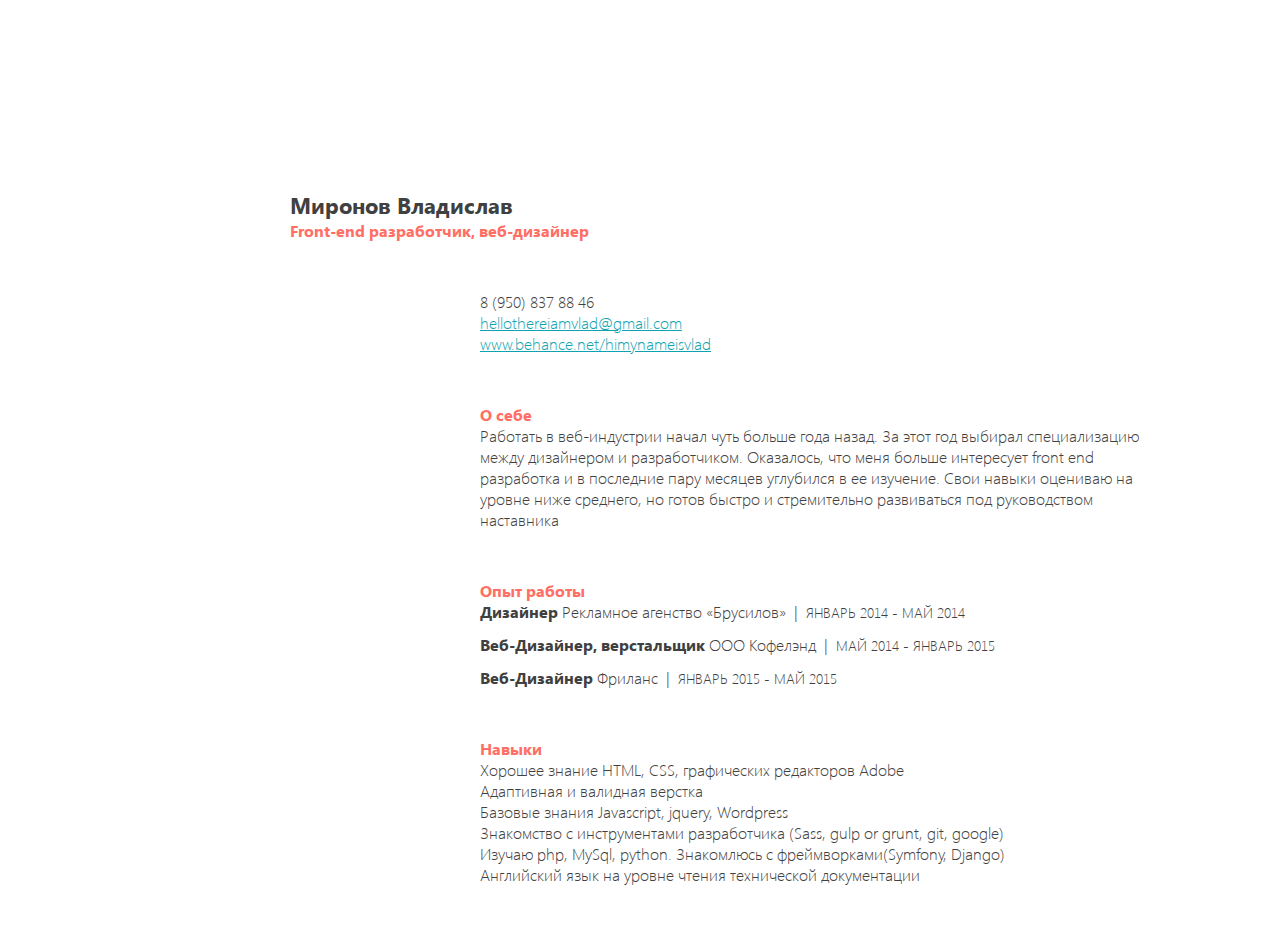
==== commit b72ffaed: "Update index.html" ====
--- a/index.html
+++ b/index.html
@@ -64,7 +64,7 @@
 				<p>Адаптивная и валидная верстка</p>
 				<p>Базовые знания Javascript, jquery, Wordpress</p>
 				<p>Знакомство с инструментами разработчика (Sass, gulp or grunt, git, google)</p>
-				<p>Начальные знания php, MySql</p>
+				<p>Изучаю php, MySql, python. Знакомлюсь с фреймворками(Symfony, Django)</p>
 				<p>Английский язык на уровне чтения технической документации</p>
 			</div>
 			<!-- // skills -->
@@ -77,4 +77,4 @@
 
 	<script src="js/main.js"></script>
 </body>
-</html>+</html>
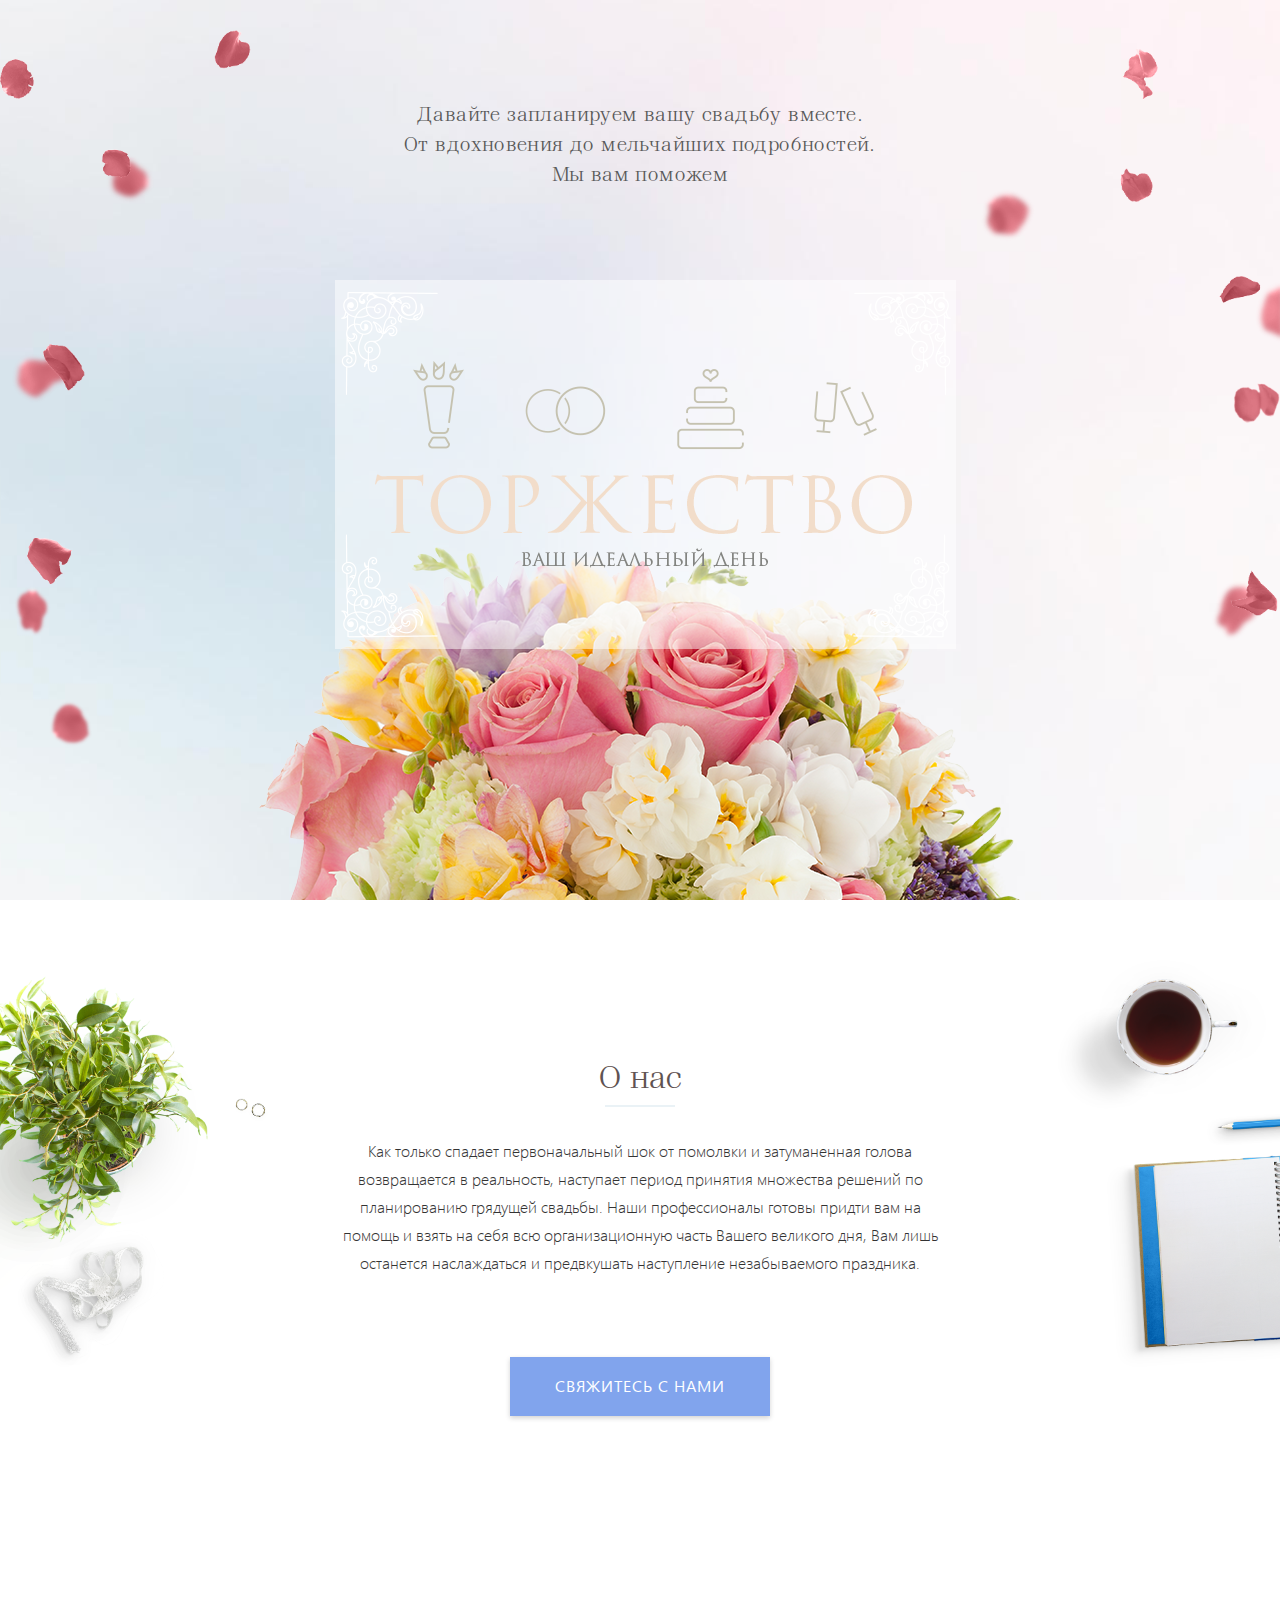
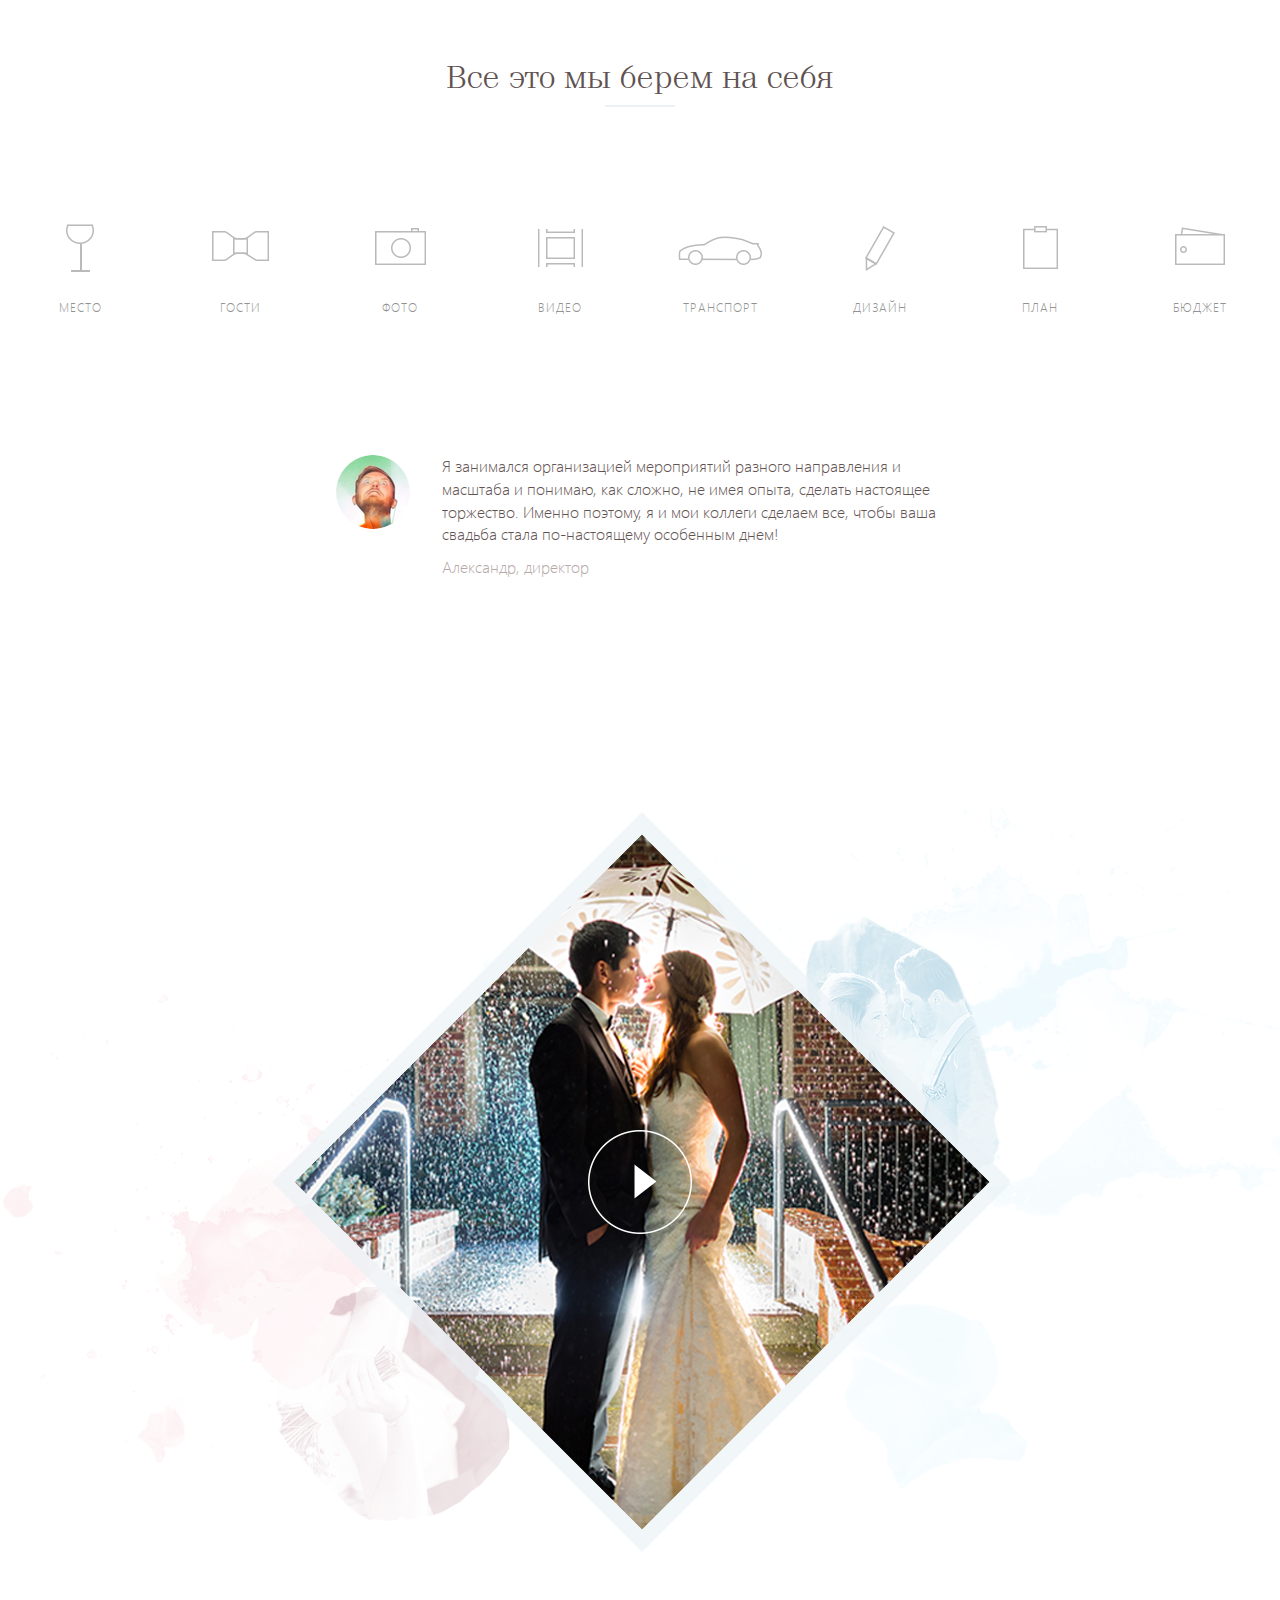
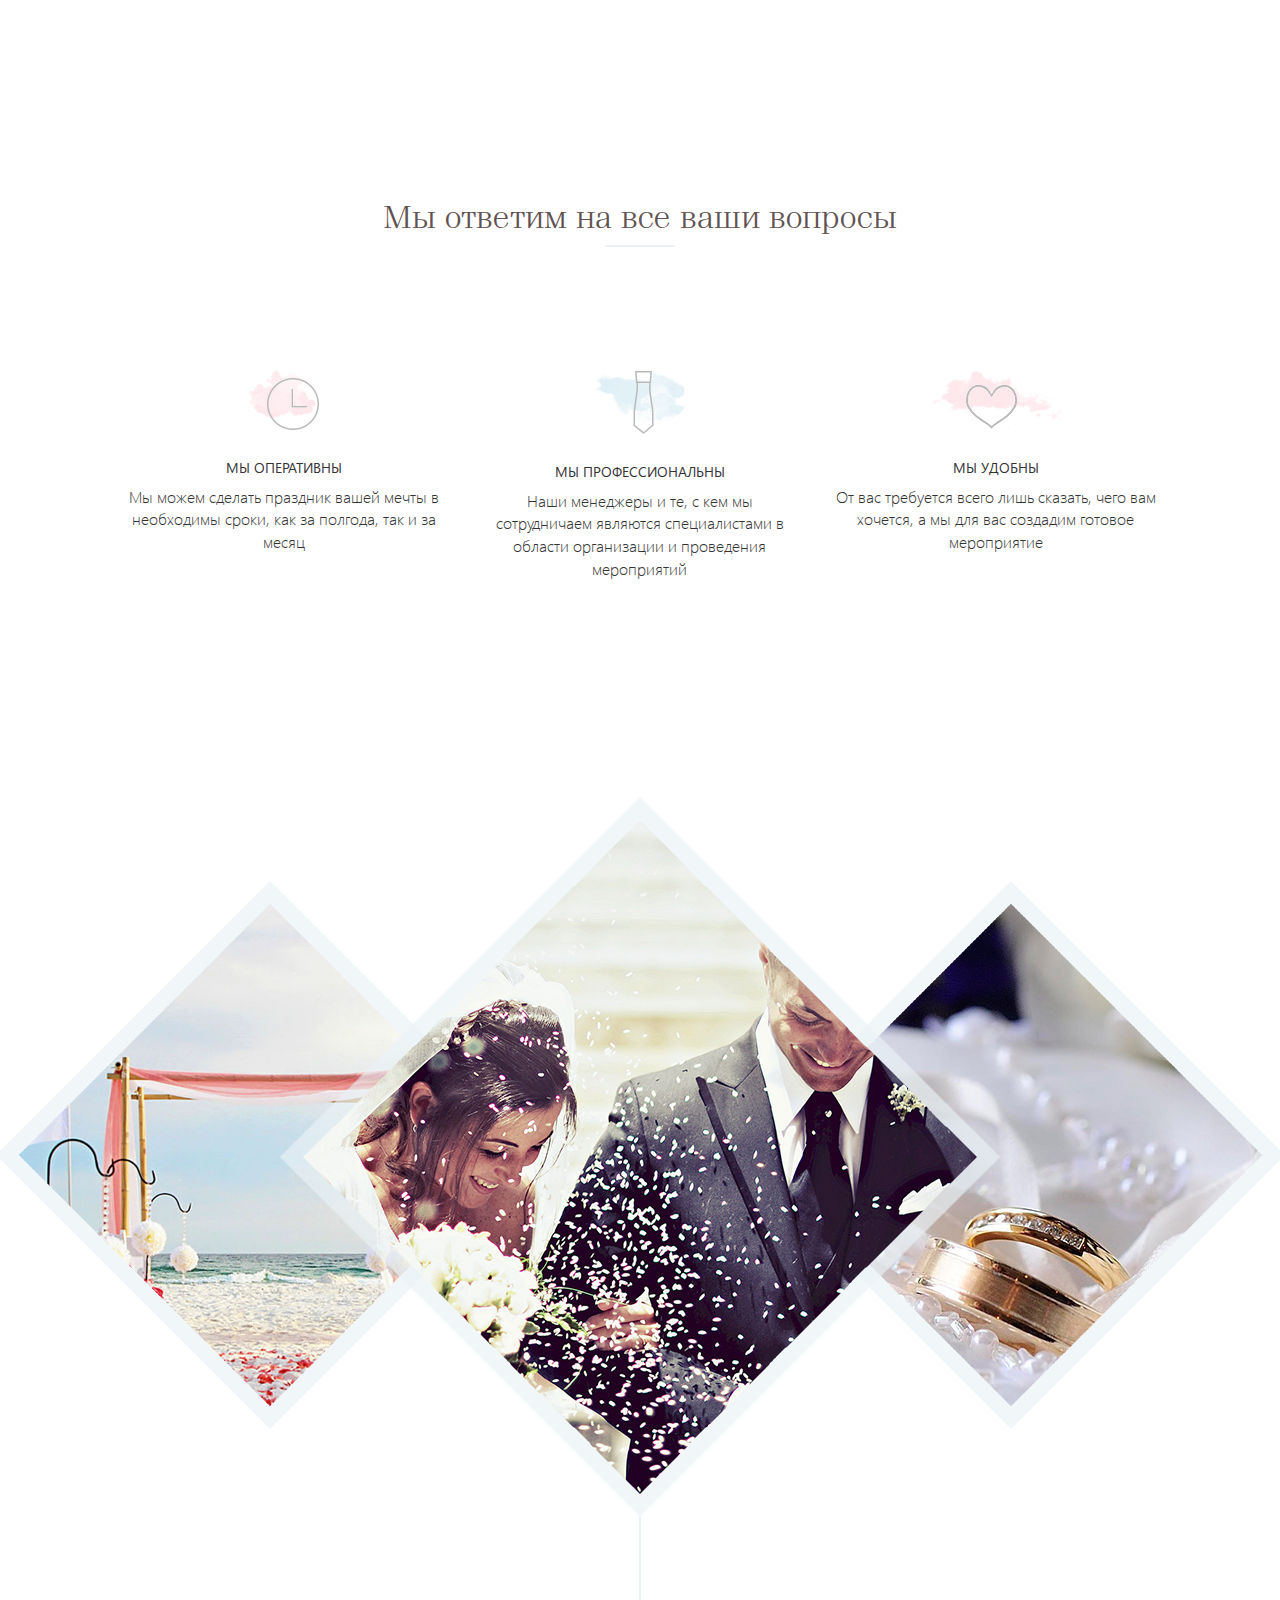
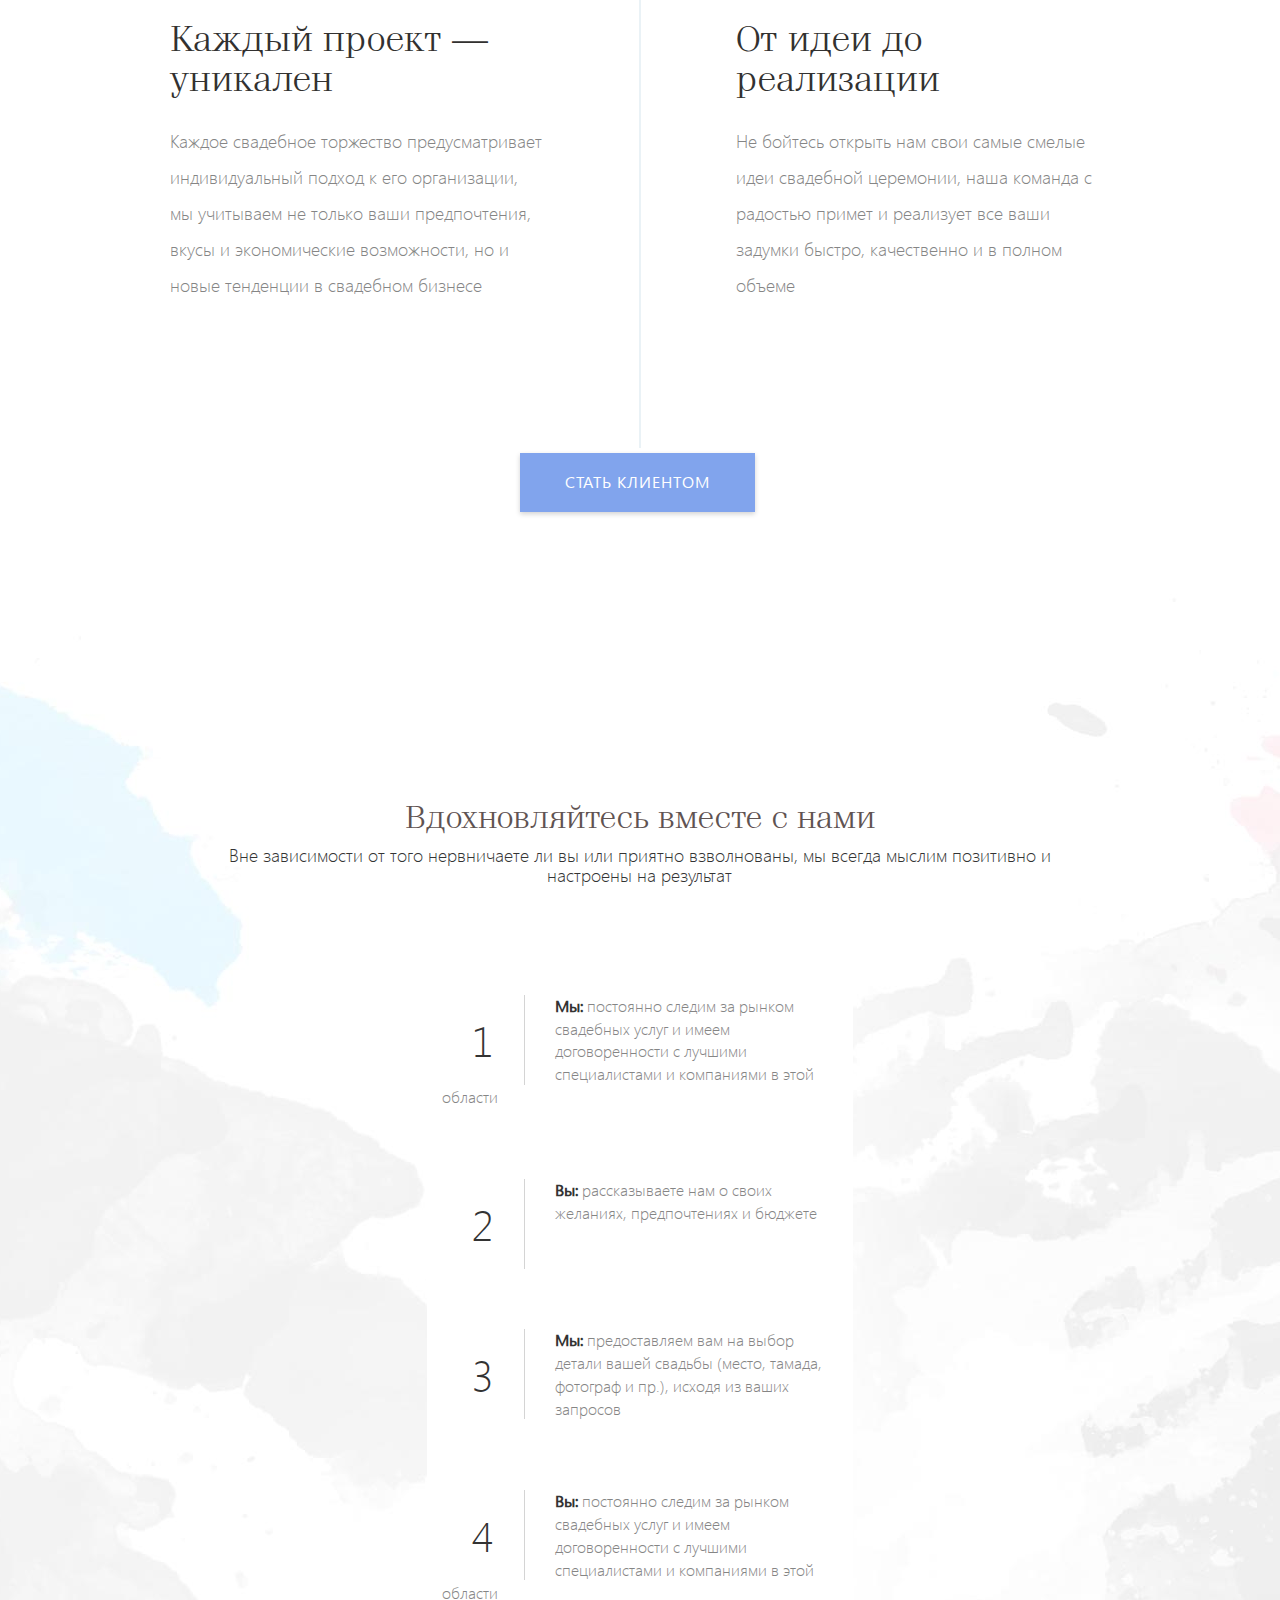
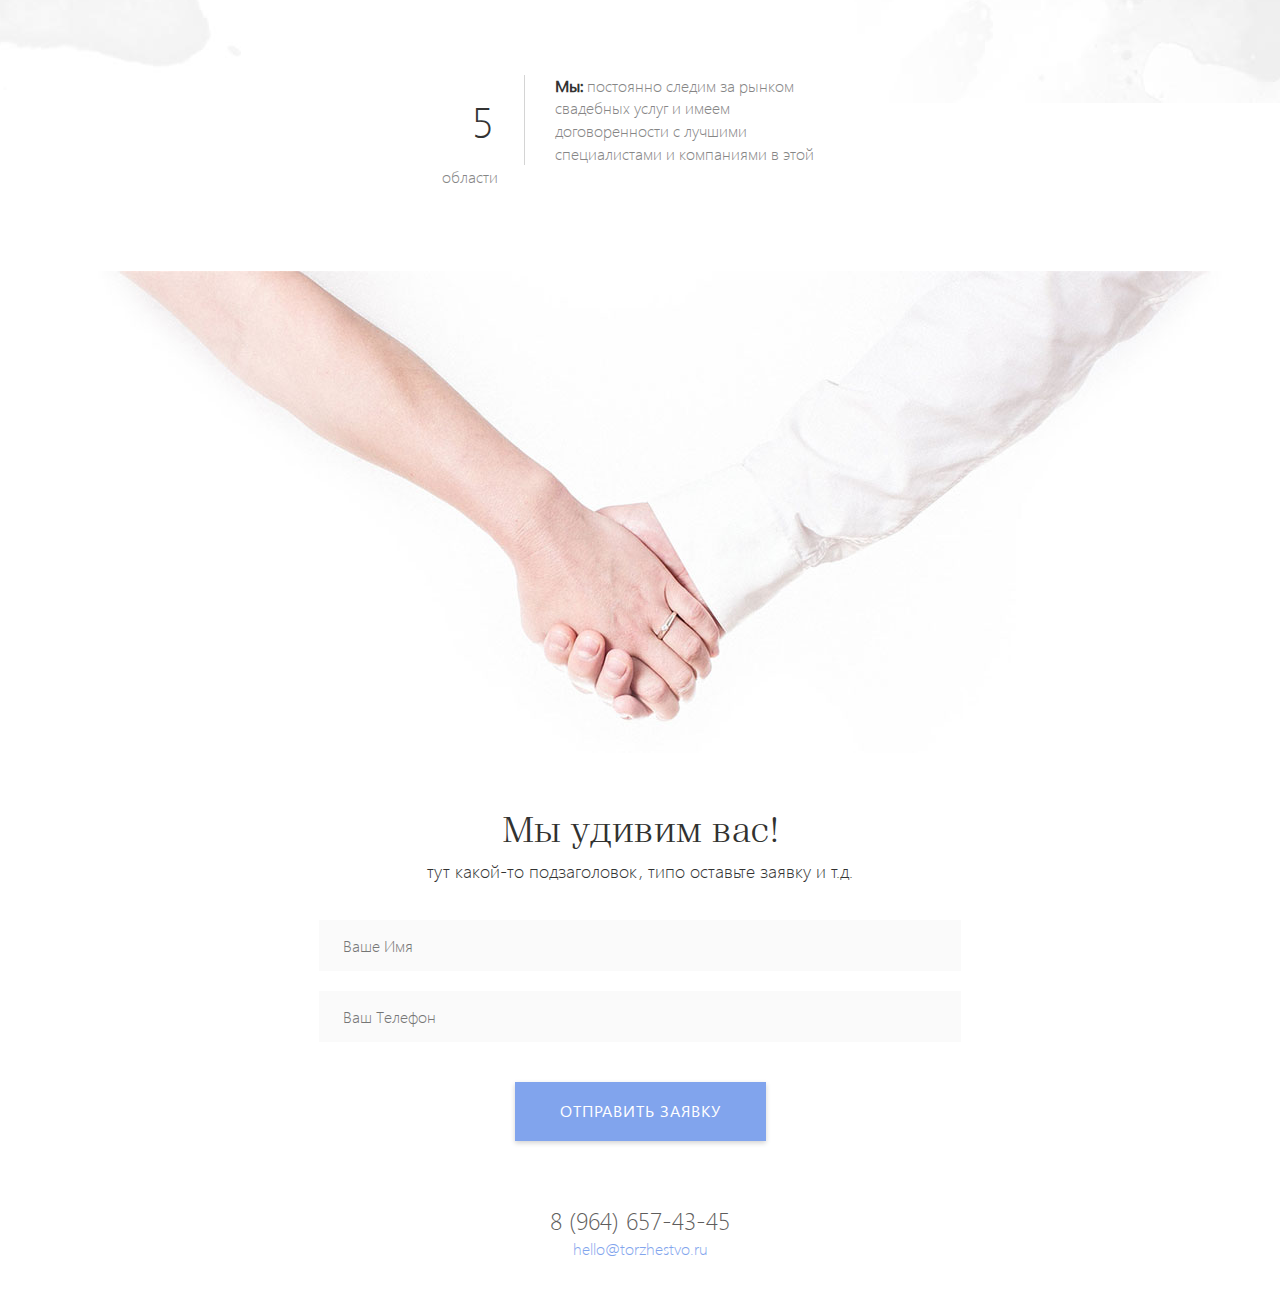
==== commit e5f75710: "2" ====
--- a/index.html
+++ b/index.html
@@ -1,80 +1,258 @@
 <!DOCTYPE html>
-<!--[if IE 8 ]> <html class="ie8"> <![endif]-->
-<!--[if (gt IE 9)|!(IE)]><!--> <html class=""> <!--<![endif]-->
+<html lang="en">
 <head>
-	<meta charset="utf-8">
-	<title></title>
-
-	<!--Styles-->
-	<link rel="stylesheet" href="css/normalize.css">
+	<meta charset="UTF-8">
+	<title>Торжество</title>
+
+	<link rel="stylesheet" href="css/bootstrap.min.css">
+	<link rel="stylesheet" href="css/non-responsive.css">
 	<link rel="stylesheet" href="css/style.css">
 
-	<meta http-equiv="X-UA-Compatible" content="IE=edge">
-
-	<!--Media queries-->
-	<meta name="viewport" content="width=device-width, initial-scale=1">
-
-	<!--[if lte IE 8]><link rel="stylesheet" href="css/ie8.css" media="screen, projection"><![endif]-->
-	<!--[if lt IE 9]>
-	<script>
-		document.createElement('main');
-		document.createElement('aside');
-	</script>
-	<![endif]-->
-
+	<link rel="icon" href="imgs/favicon.png" type="image/x-icon"/>
+	<link rel="shortcut icon" href="imgs/favicon.png" type="image/x-icon"/>
 </head>
 <body>
-
-	<!-- wrapper -->
-	<div class="wrapper">
-		<h1>Миронов Владислав</h1>
-		<h2>Front-end разработчик, веб-дизайнер</h2>
-
-		<!-- info -->
-		<div class="info">
-
-			<!-- contacts -->
-			<div class="contacts">
-				<phone>8 (950) 837 88 46</phone><br>
-				<a href="mailto:hellothereiamvlad@gmail.com">hellothereiamvlad@gmail.com</a><br>
-				<a href="http://behance.net/himynameisvlad" target="_blank">www.behance.net/himynameisvlad</a>
-			</div>
-			<!-- // contacts -->
-
-			<!-- about -->
-			<div class="about info-item">
-				<h3>О себе</h3>
-				<p>Работать в веб-индустрии начал чуть больше года назад. За этот год выбирал специализацию между дизайнером и разработчиком. Оказалось, что меня больше интересует front end разработка и в последние пару месяцев углубился в ее изучение. Свои навыки оцениваю на уровне ниже среднего, но готов быстро и стремительно развиваться под руководством наставника</p>
-			</div>
-			<!-- // about -->
-
-			<!-- expirience -->
-			<div class="expirience info-item">
-				<h3>Опыт работы</h3>
-				<div class="exp-item"><span class="who">Дизайнер </span><span class="where">Рекламное агенство «Брусилов»</span><span class="when">январь 2014 - май 2014</span></div>
-				<div class="exp-item"><span class="who">Веб-Дизайнер, верстальщик </span><span class="where">ООО Кофелэнд</span><span class="when">май 2014 - январь 2015</span></div>
-				<div class="exp-item"><span class="who">Веб-Дизайнер </span><span class="where">Фриланс</span><span class="when">январь 2015 - май 2015</span></div>
-			</div>
-			<!-- // expirience -->
-
-			<!-- skills -->
-			<div class="skills info-item">
-				<h3>Навыки</h3>
-				<p>Хорошее знание HTML, CSS, графических редакторов Adobe</p>
-				<p>Адаптивная и валидная верстка</p>
-				<p>Базовые знания Javascript, jquery, Wordpress</p>
-				<p>Знакомство с инструментами разработчика (Sass, gulp or grunt, git, google)</p>
-				<p>Изучаю php, MySql, python. Знакомлюсь с фреймворками(Symfony, Django)</p>
-				<p>Английский язык на уровне чтения технической документации</p>
-			</div>
-			<!-- // skills -->
-
-		</div>
-		<!-- // info -->
+	<div id="wrapper">
+
+		<!-- top wrapper -->
+		<div class="container-fluid" id="top-wrapper">
+			<div class="row">
+				<div class="col-xs-6 col-xs-offset-3 text-center" id="discript"><p>Давайте запланируем вашу свадьбу вместе.<br>От вдохновения до мельчайших подробностей.<br>Мы вам поможем</p></div>
+				<div class="col-xs-6 col-xs-offset-3" id="main-logo"><img src="imgs/main-logo.png" alt=""></div>
+				<div class="col-xs-12" id="flowers-top"></div>
+			</div>
+			<div class="petals-blur"></div>
+			<div class="petals"></div>
+		</div>
+		<!-- top wrapper end-->
+
+		<!-- about -->
+		<div class="container-fluid" id="about" >
+			<div class="row">
+				<div id="about-inner" class="col-xs-6 col-xs-offset-3">
+					<h3>О нас</h3>
+					<div class="blue-strip"></div>
+					<p>Как только спадает первоначальный шок от помолвки и затуманенная голова возвращается в реальность, наступает период принятия множества решений по планированию грядущей свадьбы. Наши профессионалы готовы придти вам на помощь и взять на себя всю организационную часть Вашего великого дня, Вам лишь останется наслаждаться и предвкушать наступление незабываемого праздника.</p>
+					<div class="button"><button>свяжитесь с нами</button></div>
+				</div>
+			</div>
+		</div>
+		<!-- about -->
+
+		<!-- services -->
+		<div class="container-fluid" id="services">
+			<div class="row">
+				<div class="services-inner col-xs-8 col-xs-offset-2 text-center">
+					<h3>Все это мы берем на себя</h3>
+					<div class="blue-strip"></div>
+				</div>
+				<div class="services-icons col-xs-6">
+					<div class="row">
+						<div class="icon-container col-xs-3">
+							<i id="place-i"></i>
+							<h5>место</h5>
+						</div>
+						<div class="icon-container col-xs-3">
+							<i id="guests-i"></i>
+							<h5>гости</h5>
+						</div>
+						<div class="icon-container col-xs-3">
+							<i id="photo-i"></i>
+							<h5>фото</h5>
+						</div>
+						<div class="icon-container col-xs-3">
+							<i id="video-i"></i>
+							<h5>видео</h5>
+						</div>
+					</div>
+				</div>
+				<div class="services-icons col-xs-6">
+					<div class="row">
+						<div class="icon-container col-xs-3">
+							<i id="veh-i"></i>
+							<h5>транспорт</h5>
+						</div>
+						<div class="icon-container col-xs-3">
+							<i id="design-i"></i>
+							<h5>дизайн</h5>
+						</div>
+						<div class="icon-container col-xs-3">
+							<i id="plan-i"></i>
+							<h5>план</h5>
+						</div>
+						<div class="icon-container col-xs-3">
+							<i id="budg-i"></i>
+							<h5>бюджет</h5>
+						</div>
+					</div>
+				</div>
+				<div class="testimonial col-xs-6 col-xs-offset-3">
+					<div class="row">
+						<div class="col-xs-2">
+							<img src="imgs/ava.png" alt="">
+						</div>
+						<div class="col-xs-10">
+							<p>Я занимался организацией мероприятий разного направления и масштаба и понимаю, как сложно, не имея опыта, сделать настоящее торжество. Именно поэтому, я и мои коллеги сделаем все, чтобы ваша свадьба стала по-настоящему особенным днем!</p>
+							<span>Александр, директор</span>
+						</div>
+					</div>
+				</div>
+			</div>
+		</div>
+		<!-- services end -->
+
+		<!-- video -->
+		<div class="container-fluid" id="video">
+			<div class="video-inner">
+				<a href="#"><img src="imgs/video-prev.png" alt=""></a>
+			</div>
+		</div>
+		<!-- video end -->
+
+		<!-- do-work -->
+		<div class="container-fluid" id="do-work">
+			<div class="do-work-inner">
+				<div class="row">
+					<div class="services-inner col-xs-8 col-xs-offset-2 text-center">
+						<h3>Мы ответим на все ваши вопросы</h3>
+						<div class="blue-strip"></div>
+					</div>
+					<div class="work-items col-xs-10 col-xs-offset-1 text-center">
+						<div class="row">
+							<div class="col-xs-4">
+								<i id="clock-i"></i>
+								<h5>Мы оперативны</h5>
+								<p>Мы можем сделать праздник вашей мечты в необходимы сроки, как за полгода, так и за месяц</p>
+							</div>
+							<div class="col-xs-4">
+								<i id="suit-i"></i>
+								<h5>Мы профессиональны</h5>
+								<p>Наши менеджеры и те, с кем мы сотрудничаем являются специалистами в области организации и проведения мероприятий</p>
+							</div>
+							<div class="col-xs-4">
+								<i id="heart-i"></i>
+								<h5>Мы удобны</h5>
+								<p>От вас требуется всего лишь сказать, чего вам хочется, а мы для вас создадим готовое мероприятие</p>
+							</div>
+						</div>
+					</div>
+				</div>
+			</div>
+		</div>
+		<!-- video end -->
+
+		<!-- advantages -->
+		<div class="container-fluid" id="advantages">
+				<div class="advantages-inner container">
+					<div class="row">
+						<div class="col-xs-5">
+							<h4>Каждый проект — уникален</h4>
+							<p>Каждое свадебное торжество предусматривает индивидуальный подход к его организации, мы учитываем не только ваши предпочтения, вкусы и экономические возможности, но и новые тенденции в свадебном бизнесе</p>
+						</div>
+						<div class="col-xs-5 col-xs-offset-2">
+							<h4>От идеи до реализации</h4>
+							<p>Не бойтесь открыть нам свои самые смелые идеи свадебной церемонии, наша команда с радостью примет и реализует все ваши задумки быстро, качественно и в полном объеме</p>
+						</div>
+					</div>
+					<div class="row">
+						<div class="button clearfix"><button>стать клиентом</button></div>
+					</div>
+				</div>
+		</div>
+		<!-- advantages end -->
+
+		<!-- steps -->
+		<div class="container-fluid" id="steps">
+			<div class="steps-inner">
+					<div class="col-xs-8 col-xs-offset-2 text-center">
+						<h3>Вдохновляйтесь вместе с нами</h3>
+						<h4>Вне зависимости от того нервничаете ли вы или приятно взволнованы, мы всегда мыслим позитивно и настроены на результат</h4>
+					</div>
+					<div class="steps-content col-xs-4 col-xs-offset-4">
+						<div class="step step-1">
+							<div class="num">
+								<span>1</span>
+							</div>
+							<p><span>Мы:</span> постоянно следим за рынком свадебных услуг и имеем договоренности с лучшими специалистами и компаниями в этой области</p>
+						</div>
+						<div class="step step-2">
+							<div class="num">
+								<span>2</span>
+							</div>
+							<p><span>Вы:</span> рассказываете нам о своих желаниях, предпочтениях и бюджете
+</p>
+						</div>
+						<div class="step step-3">
+							<div class="num">
+								<span>3</span>
+							</div>
+							<p><span>Мы:</span> предоставляем вам на выбор детали вашей свадьбы (место, тамада, фотограф и пр.), исходя из ваших запросов</p>
+						</div>
+						<div class="step step-4">
+							<div class="num">
+								<span>4</span>
+							</div>
+							<p><span>Вы:</span> постоянно следим за рынком свадебных услуг и имеем договоренности с лучшими специалистами и компаниями в этой области</p>
+						</div>
+						<div class="step step-5">
+							<div class="num">
+								<span>5</span>
+							</div>
+							<p><span>Мы:</span> постоянно следим за рынком свадебных услуг и имеем договоренности с лучшими специалистами и компаниями в этой области</p>
+						</div>
+					</div>
+			</div>
+			<div class="photo-fixed"></div>
+		</div>
+		<!-- steps end -->
+
+		<!-- footer -->
+		<div class="container-fluid" id="footer">
+			<div class="container">
+				<div class="row">
+					<div class="form" id="footer-form">
+						<h4>Мы удивим вас!</h4>
+						<h5>тут какой-то подзаголовок, типо оставьте заявку и т.д.</h5>
+						<form action="">
+							<fieldset>
+								<input type="text" placeholder="Ваше Имя" required="required">
+								<input type="text" placeholder="Ваш Телефон" required="required">
+								<input type="submit" value="Отправить заявку" class="button">
+							</fieldset>
+						</form>
+						<div class="contact">
+							<span class="phone">8 (964) 657-43-45</span>
+							<a href="mailto:hello@torzhestvo.ru" class="email">hello@torzhestvo.ru</a>
+						</div>
+					</div>
+				</div>
+			</div>
+		</div>
+		<!-- footer end -->
+
+
+		<div class="cd-panel from-right">
+			<header class="cd-panel-header">
+				<h1>Title Goes Here</h1>
+				<a href="#0" class="cd-panel-close">Close</a>
+			</header>
+
+			<div class="cd-panel-container">
+				<div class="cd-panel-content">
+					<p>Lorem ipsum dolor sit amet, consectetur adipisicing elit. Quam magnam accusamus obcaecati nisi eveniet quo veniam quibusdam veritatis autem accusantium doloribus nam mollitia maxime explicabo nemo quae aspernatur impedit cupiditate dicta molestias consectetur, sint reprehenderit maiores. Tempora, exercitationem, voluptate. Sapiente modi officiis nulla sed ullam, amet placeat, illum necessitatibus, eveniet dolorum et maiores earum tempora, quas iste perspiciatis quibusdam vero accusamus veritatis. Recusandae sunt, repellat incidunt impedit tempore iusto, nostrum eaque necessitatibus sint eos omnis! Beatae, itaque, in. Vel reiciendis consequatur saepe soluta itaque aliquam praesentium, neque tempora. Voluptatibus sit, totam rerum quo ex nemo pariatur tempora voluptatem est repudiandae iusto, architecto perferendis sequi, asperiores dolores doloremque odit. Libero, ipsum fuga repellat quae numquam cumque nobis ipsa voluptates pariatur, a rerum aspernatur aliquid maxime magnam vero dolorum omnis neque fugit laboriosam eveniet veniam explicabo, similique reprehenderit at. Iusto totam vitae blanditiis. Culpa, earum modi rerum velit voluptatum voluptatibus debitis, architecto aperiam vero tempora ratione sint ullam voluptas non! Odit sequi ipsa, voluptatem ratione illo ullam quaerat qui, vel dolorum eligendi similique inventore quisquam perferendis reprehenderit quos officia! Maxime aliquam, soluta reiciendis beatae quisquam. Alias porro facilis obcaecati et id, corporis accusamus? Ab porro fuga consequatur quisquam illo quae quas tenetur.</p>
+
+					<p>Lorem ipsum dolor sit amet, consectetur adipisicing elit. Neque similique, at excepturi adipisci repellat ut veritatis officia, saepe nemo soluta modi ducimus velit quam minus quis reiciendis culpa ullam quibusdam eveniet. Dolorum alias ducimus, ad, vitae delectus eligendi, possimus magni ipsam repudiandae iusto placeat repellat omnis veritatis adipisci aliquam hic ullam facere voluptatibus ratione laudantium perferendis quos ut. Beatae expedita, itaque assumenda libero voluptatem adipisci maiores voluptas accusantium, blanditiis saepe culpa laborum iusto maxime quae aperiam fugiat odit consequatur soluta hic. Sed quasi beatae quia repellendus, adipisci facilis ipsa vel, aperiam, consequatur eaque mollitia quaerat. Iusto fugit inventore eveniet velit.</p>
+
+					<p>Lorem ipsum dolor sit amet, consectetur adipisicing elit. Neque similique, at excepturi adipisci repellat ut veritatis officia, saepe nemo soluta modi ducimus velit quam minus quis reiciendis culpa ullam quibusdam eveniet. Dolorum alias ducimus, ad, vitae delectus eligendi, possimus magni ipsam repudiandae iusto placeat repellat omnis veritatis adipisci aliquam hic ullam facere voluptatibus ratione laudantium perferendis quos ut. Beatae expedita, itaque assumenda libero voluptatem adipisci maiores voluptas accusantium, blanditiis saepe culpa laborum iusto maxime quae aperiam fugiat odit consequatur soluta hic. Sed quasi beatae quia repellendus, adipisci facilis ipsa vel, aperiam, consequatur eaque mollitia quaerat. Iusto fugit inventore eveniet velit.</p>
+
+					<p>Lorem ipsum dolor sit amet, consectetur adipisicing elit. Quam magnam accusamus obcaecati nisi eveniet quo veniam quibusdam veritatis autem accusantium doloribus nam mollitia maxime explicabo nemo quae aspernatur impedit cupiditate dicta molestias consectetur, sint reprehenderit maiores. Tempora, exercitationem, voluptate. Sapiente modi officiis nulla sed ullam, amet placeat, illum necessitatibus, eveniet dolorum et maiores earum tempora, quas iste perspiciatis quibusdam vero accusamus veritatis. Recusandae sunt, repellat incidunt impedit tempore iusto, nostrum eaque necessitatibus sint eos omnis! Beatae, itaque, in. Vel reiciendis consequatur saepe soluta itaque aliquam praesentium, neque tempora. Voluptatibus sit, totam rerum quo ex nemo pariatur tempora voluptatem est repudiandae iusto, architecto perferendis sequi, asperiores dolores doloremque odit. Libero, ipsum fuga repellat quae numquam cumque nobis ipsa voluptates pariatur, a rerum aspernatur aliquid maxime magnam vero dolorum omnis neque fugit laboriosam eveniet veniam explicabo, similique reprehenderit at. Iusto totam vitae blanditiis. Culpa, earum modi rerum velit voluptatum voluptatibus debitis, architecto aperiam vero tempora ratione sint ullam voluptas non! Odit sequi ipsa, voluptatem ratione illo ullam quaerat qui, vel dolorum eligendi similique inventore quisquam perferendis reprehenderit quos officia! Maxime aliquam, soluta reiciendis beatae quisquam. Alias porro facilis obcaecati et id, corporis accusamus? Ab porro fuga consequatur quisquam illo quae quas tenetur.</p>
+				</div> <!-- cd-panel-content -->
+			</div> <!-- cd-panel-container -->
+		</div> <!-- cd-panel -->
 
 	</div>
-	<!-- // wrapper -->
-
+	<script src="js/jquery.min.js"></script>
+	<script src="js/bootstrap.min.js"></script>
 	<script src="js/main.js"></script>
 </body>
-</html>
+</html>--- a/css/non-responsive.css
+++ b/css/non-responsive.css
@@ -0,0 +1,111 @@
+/* Template-specific stuff
+ *
+ * Customizations just for the template; these are not necessary for anything
+ * with disabling the responsiveness.
+ */
+
+/* Account for fixed navbar */
+body {
+  min-width: 970px;
+}
+
+/* Finesse the page header spacing */
+.page-header {
+  margin-bottom: 30px;
+}
+.page-header .lead {
+  margin-bottom: 10px;
+}
+
+
+/* Non-responsive overrides
+ *
+ * Utilitze the following CSS to disable the responsive-ness of the container,
+ * grid system, and navbar.
+ */
+
+/* Reset the container */
+.container {
+  width: 970px;
+  max-width: none !important;
+}
+
+/* Demonstrate the grids */
+
+
+.container .navbar-header,
+.container .navbar-collapse {
+  margin-right: 0;
+  margin-left: 0;
+}
+
+/* Always float the navbar header */
+.navbar-header {
+  float: left;
+}
+
+/* Undo the collapsing navbar */
+.navbar-collapse {
+  display: block !important;
+  height: auto !important;
+  padding-bottom: 0;
+  overflow: visible !important;
+}
+
+.navbar-toggle {
+  display: none;
+}
+.navbar-collapse {
+  border-top: 0;
+}
+
+.navbar-brand {
+  margin-left: -15px;
+}
+
+/* Always apply the floated nav */
+.navbar-nav {
+  float: left;
+  margin: 0;
+}
+.navbar-nav > li {
+  float: left;
+}
+.navbar-nav > li > a {
+  padding: 15px;
+}
+
+/* Redeclare since we override the float above */
+.navbar-nav.navbar-right {
+  float: right;
+}
+
+/* Undo custom dropdowns */
+.navbar .navbar-nav .open .dropdown-menu {
+  position: absolute;
+  float: left;
+  background-color: #fff;
+  border: 1px solid #ccc;
+  border: 1px solid rgba(0, 0, 0, .15);
+  border-width: 0 1px 1px;
+  border-radius: 0 0 4px 4px;
+  -webkit-box-shadow: 0 6px 12px rgba(0, 0, 0, .175);
+          box-shadow: 0 6px 12px rgba(0, 0, 0, .175);
+}
+.navbar-default .navbar-nav .open .dropdown-menu > li > a {
+  color: #333;
+}
+.navbar .navbar-nav .open .dropdown-menu > li > a:hover,
+.navbar .navbar-nav .open .dropdown-menu > li > a:focus,
+.navbar .navbar-nav .open .dropdown-menu > .active > a,
+.navbar .navbar-nav .open .dropdown-menu > .active > a:hover,
+.navbar .navbar-nav .open .dropdown-menu > .active > a:focus {
+  color: #fff !important;
+  background-color: #428bca !important;
+}
+.navbar .navbar-nav .open .dropdown-menu > .disabled > a,
+.navbar .navbar-nav .open .dropdown-menu > .disabled > a:hover,
+.navbar .navbar-nav .open .dropdown-menu > .disabled > a:focus {
+  color: #999 !important;
+  background-color: transparent !important;
+}
--- a/css/style.css
+++ b/css/style.css
@@ -1,98 +1,702 @@
-
+@charset "UTF-8";
+/* Fonts */
 @font-face {
-	font-family: "SegoeUI";
-	font-style: normal;
-	font-weight: bold;
-	src: url("../fonts/SegoeUIBold.eot");
-	src: url("../fonts/SegoeUIBold.eot?#iefix")format("embedded-opentype"),
-	url("../fonts/SegoeUIBold.ttf") format("truetype"),
-	url("../fonts/SegoeUIBold.woff") format("woff");
-}
+  font-family: "WaldorfTLPro";
+  font-style: normal;
+  font-weight: 300;
+  src: url("../fonts/WaldorfTLPro.eot");
+  src: url("../fonts/WaldorfTLPro.eot?#iefix") format("embedded-opentype"), url("../fonts/WaldorfTLPro.ttf") format("truetype"), url("../fonts/WaldorfTLPro.woff") format("woff"); }
 @font-face {
-	font-family: "SegoeUI";
-	font-style: normal;
-	font-weight: thin;
-	src: url("../fonts/SegoeUILight.eot");
-	src: url("../fonts/SegoeUILight.eot?#iefix")format("embedded-opentype"),
-	url("../fonts/SegoeUILight.ttf") format("truetype"),
-	url("../fonts/SegoeUILight.woff") format("woff");
-}
-
-
-/*--------
-fonts end
---------*/
-
-
-*, *:after, *:before {box-sizing: border-box;}
-html,body {height: 100%;}
+  font-family: "SegoeUI";
+  font-style: normal;
+  font-weight: 300;
+  src: url("../fonts/SegoeUILight.eot");
+  src: url("../fonts/SegoeUILight.eot?#iefix") format("embedded-opentype"), url("../fonts/SegoeUILight.ttf") format("truetype"), url("../fonts/SegoeUILight.woff") format("woff"); }
+@font-face {
+  font-family: "SegoeUI";
+  font-style: normal;
+  font-weight: 500;
+  src: url("../fonts/SegoeUIRegular.eot");
+  src: url("../fonts/SegoeUIRegular.eot?#iefix") format("embedded-opentype"), url("../fonts/SegoeUIRegular.ttf") format("truetype"), url("../fonts/SegoeUIRegular.woff") format("woff"); }
+*, html {
+  box-sizing: border-box; }
+
+*::after, *::before {
+  content: ''; }
+
+html, body {
+  height: 100%; }
+
 body {
-	color: #404040;
-	font: 16px "SegoeUI",Arial,Tahoma,Verdana, sans-serif;
-	font-weight: 300;
-}
-
-.wrapper {
-	width: 1070px;
-	margin: 0 auto;
-	padding: 190px 0 50px 185px;
-}
-
-
-h1 {
-	font-size: 1.345em;
-	font-weight: 700;
-	margin: 0;
-}
-h2 {
-	font-size: 1em;
-	margin: 0;
-	color: #ff6f65;
-}
+  border-radius: 28px;
+  font-family: "SegoeUI", Arial, Tahoma, sans-serif;
+  font-family: "SegoeUI";
+  font-size: 16px;
+  font-weight: 300;
+  text-rendering: optimizeLegibility; }
+
 h3 {
-	font-size: 1em;
-	color: #ff6f65;
-	margin: 0;
-}
-p {
-	margin: 0;
-}
-
-.info {
-	padding: 50px 0 0 190px;
-}
-.info-item {
-	margin-top: 50px;
-}
-
-/* contacts */
-
-.contacts a {
-	color: #0FA3B1;
-}
-.contacts a:hover {
-	color: #056A73;
-	text-decoration: none;
-}
-
-/* contacts end */
-
-
-/* expirience */
-
-.exp-item {
-	margin-bottom: 12px;
-}
-.exp-item .who {
-	font-weight: 700;
-}
-.exp-item .where:after {
-	content: "|";
-	margin: 0 8px;
-}
-.exp-item .when {
-	text-transform: uppercase;
-	font-size: 0.857em;
-}
-/* expirience end */
-
+  font-family: "WaldorfTLPro", serif;
+  color: #5f5352;
+  font-size: 2em; }
+
+a {
+  color: #81A4ED; }
+
+a:hover {
+  color: #81A4ED; }
+
+.blue-strip {
+  background: #eaf2f6;
+  height: 2px;
+  margin: 0 auto 12px;
+  width: 70px; }
+
+button, input[type="submit"] {
+  box-shadow: 0 2px 5px rgba(0, 0, 0, 0.18);
+  -webkit-box-shadow: 0 2px 5px rgba(0, 0, 0, 0.18);
+  background: #81a4ed;
+  border: none;
+  color: #fff;
+  font-family: "SegoeUI";
+  font-weight: 500;
+  letter-spacing: 1px;
+  outline: none;
+  padding: 18px 45px;
+  text-transform: uppercase; }
+
+/* Top wrapper */
+#top-wrapper {
+  background-size: cover;
+  -o-background-size: cover;
+  -webkit-background-size: cover;
+  background: url(../imgs/top-bg.jpg) no-repeat center center fixed;
+  height: 900px;
+  min-width: 1170px;
+  overflow: hidden;
+  position: relative; }
+
+#discript p {
+  color: #585858;
+  font-family: "WaldorfTLPro";
+  font-size: 1.25em;
+  font-weight: 300;
+  letter-spacing: 0.4px;
+  line-height: 1.5em;
+  margin-top: 100px; }
+
+#main-logo {
+  position: relative;
+  z-index: 4; }
+  #main-logo img {
+    display: block;
+    margin: 80px auto 0; }
+
+#flowers-top {
+  background: url(../imgs/flowers-top.png) no-repeat center 0px;
+  height: 560px;
+  position: absolute;
+  top: 546px;
+  z-index: 3; }
+
+.petals {
+  position: absolute;
+  top: 0;
+  right: 0;
+  bottom: 0;
+  left: 0;
+  background: url(../imgs/petals.png) no-repeat center 30px;
+  background-size: contain; }
+
+.petals-blur {
+  position: absolute;
+  top: 0;
+  right: 0;
+  bottom: 0;
+  left: 0;
+  background: url(../imgs/petals-blur.png) no-repeat center;
+  background-size: contain; }
+
+/* Top wrapper end*/
+/* about */
+#about {
+  background: url(../imgs/hero-image.png) no-repeat center 40px;
+  background-size: contain;
+  height: 700px;
+  text-align: center; }
+
+#about-inner {
+  margin-top: 140px; }
+  #about-inner p {
+    font-family: "SegoeUI";
+    font-weight: 300;
+    margin: 30px 0 80px;
+    line-height: 28px; }
+
+/* about end*/
+/* services */
+#services {
+  margin-top: 40px;
+  height: 700px; }
+
+.icon-container {
+  margin-top: 75px; }
+  .icon-container i {
+    display: block;
+    margin: 0 auto; }
+  .icon-container h5 {
+    color: #929292;
+    font-family: "SegoeUI";
+    font-size: 0.725em;
+    font-weight: 300;
+    letter-spacing: 1px;
+    margin-top: 30px;
+    text-align: center;
+    text-transform: uppercase; }
+
+#place-i {
+  background: url("../imgs/icons.png") no-repeat -111px -275px;
+  width: 28px;
+  height: 48px; }
+
+#guests-i {
+  background: url("../imgs/icons.png") no-repeat -96px -79px;
+  width: 57px;
+  height: 30px;
+  margin-top: 7px; }
+
+#guests-i ~ h5 {
+  margin-top: 41px; }
+
+#photo-i {
+  background: url("../imgs/icons.png") no-repeat -96px -19px;
+  width: 51px;
+  height: 37px;
+  margin-top: 4px; }
+
+#photo-i ~ h5 {
+  margin-top: 37px; }
+
+#video-i {
+  background: url("../imgs/icons.png") no-repeat -102px -197px;
+  width: 45px;
+  height: 38px;
+  margin-top: 5px; }
+
+#video-i ~ h5 {
+  margin-top: 35px; }
+
+#veh-i {
+  background: url("../imgs/icons.png") no-repeat -79px -137px;
+  width: 85px;
+  height: 29px;
+  margin-top: 12px; }
+
+#veh-i ~ h5 {
+  margin-top: 37px; }
+
+#design-i {
+  background: url("../imgs/icons.png") no-repeat -112px -350px;
+  width: 30px;
+  height: 45px;
+  margin-top: 2px; }
+
+#design-i ~ h5 {
+  margin-top: 31px; }
+
+#plan-i {
+  background: url("../imgs/icons.png") no-repeat -108px -414px;
+  width: 35px;
+  height: 43px;
+  margin-top: 2px; }
+
+#plan-i ~ h5 {
+  margin-top: 33px; }
+
+#budg-i {
+  background: url("../imgs/icons.png") no-repeat -104px -475px;
+  width: 50px;
+  height: 38px;
+  margin-top: 3px; }
+
+#budg-i ~ h5 {
+  margin-top: 37px; }
+
+.services-icons {
+  margin: 30px 0 50px; }
+
+.services-trigger {
+  margin-top: 50px; }
+  .services-trigger p {
+    color: #5f5352;
+    font-weight: 300; }
+
+.testimonial {
+  margin-top: 80px; }
+  .testimonial img {
+    display: block;
+    margin: 0 auto; }
+  .testimonial p {
+    color: #5f5352; }
+  .testimonial span {
+    color: #b5a9a8; }
+
+/* services end*/
+/* video */
+#video {
+  height: 850px;
+  background: url(../imgs/video-bg.png) no-repeat center center; }
+
+.video-inner {
+  margin: 72px auto 0;
+  height: 720px;
+  width: 920px; }
+  .video-inner img {
+    display: block;
+    margin: 0 auto;
+    width: 740px; }
+
+/* video end*/
+/* do-work */
+#do-work {
+  height: 720px;
+  margin-top: 60px; }
+
+.do-work-inner {
+  margin-top: 130px; }
+  .do-work-inner .subtitle {
+    font-size: 1.125em; }
+
+.work-items {
+  margin-top: 110px; }
+  .work-items h5 {
+    text-transform: uppercase;
+    font-weight: 500;
+    margin-top: 30px; }
+  .work-items i {
+    display: block;
+    margin: 0 auto;
+    width: 53px;
+    height: 42px;
+    background: url(../imgs/icon-demo.png) no-repeat; }
+
+#clock-i {
+  background: url("../imgs/icons.png") no-repeat -196px -88px;
+  width: 72px;
+  height: 61px; }
+
+#suit-i {
+  background: url("../imgs/icons.png") no-repeat -191px -191px;
+  width: 91px;
+  height: 65px; }
+
+#heart-i {
+  background: url("../imgs/icons.png") no-repeat -181px -13px;
+  width: 130px;
+  height: 61px; }
+
+/* do-work end*/
+/* advantages */
+#advantages {
+  height: 1380px;
+  background: url(../imgs/bg-photos.jpg) no-repeat center 0; }
+
+.advantages-inner {
+  margin-top: 840px; }
+  .advantages-inner h4 {
+    font-size: 2.25em;
+    font-family: "WaldorfTLPro";
+    color: #323130;
+    margin-bottom: 24px; }
+  .advantages-inner p {
+    font-family: "SegoeUI", sans-serif;
+    color: #858585;
+    font-size: 1.125em;
+    font-weight: 300;
+    line-height: 2em; }
+  .advantages-inner .button {
+    width: 241px;
+    margin: 140px auto 0; }
+
+/* advantages end */
+/* steps*/
+#steps {
+  padding: 0;
+  height: 1321px;
+  background: url(../imgs/steps-bg.jpg) no-repeat center -140px;
+  position: relative; }
+
+.steps-inner h3 {
+  margin-top: 250px; }
+.steps-inner h4 {
+  font-weight: 300; }
+
+.steps-content {
+  padding-top: 100px;
+  min-height: 870px;
+  background: #fff; }
+
+.num {
+  float: left;
+  border-right: 1px solid #D4D4D4;
+  margin-right: 30px; }
+  .num span {
+    display: block;
+    font-size: 42px;
+    padding: 30px;
+    line-height: 30px; }
+
+.step {
+  margin-bottom: 60px; }
+  .step:after {
+    content: ".";
+    display: block;
+    height: 0;
+    clear: both;
+    visibility: hidden; }
+  .step p {
+    color: #858585; }
+    .step p span {
+      font-weight: 700;
+      color: #333; }
+
+.photo-fixed {
+  margin-top: 600px;
+  min-height: 720px;
+  background-size: cover;
+  background-attachment: fixed;
+  background-repeat: no-repeat;
+  background-position: center center;
+  background-image: url(../imgs/photo-fixed.jpg); }
+
+/* gallery end */
+/* footer */
+#footer {
+  padding: 0;
+  height: 1030px;
+  background: url(../imgs/hands.jpg) no-repeat center 0;
+  text-align: center; }
+  #footer .form {
+    width: 642px;
+    margin: 540px auto 0; }
+  #footer h4 {
+    font-size: 2.25em;
+    font-family: "WaldorfTLPro", serif;
+    font-weight: 300;
+    color: #323230; }
+  #footer h5 {
+    font-family: "SegoeUI", Arial, Tahoma, sans-serif;
+    font-family: "SegoeUI";
+    font-size: 16px;
+    font-weight: 300;
+    margin-bottom: 40px;
+    font-size: 1.125em; }
+
+#footer-form input[type="text"] {
+  width: 100%;
+  line-height: 49px;
+  padding-left: 24px !important;
+  border: none;
+  background: #FAFAFA;
+  margin-bottom: 20px;
+  color: #aeaeae; }
+#footer-form input[type="text"]:focus {
+  outline: none;
+  border: none; }
+#footer-form input[type="submit"] {
+  margin-top: 20px; }
+
+.contact {
+  margin-top: 62px; }
+  .contact .phone {
+    font-size: 1.500em;
+    font-weight: 300;
+    color: #5e5d5c; }
+  .contact .email {
+    display: block; }
+
+/* footer end */
+/* -------------------------------- 
+
+Main components 
+
+-------------------------------- */
+.no-touch .cd-main-content .cd-btn:hover {
+  box-shadow: inset 0 1px 0 rgba(255, 255, 255, 0.5), 0 0 20px rgba(0, 0, 0, 0.3); }
+
+@media only screen and (min-width: 1170px) {
+  .cd-main-content h1 {
+    font-size: 32px;
+    font-size: 2rem; } }
+.cd-panel {
+  position: fixed;
+  top: 0;
+  left: 0;
+  height: 100%;
+  width: 100%;
+  visibility: hidden;
+  -webkit-transition: visibility 0s 0.6s;
+  -moz-transition: visibility 0s 0.6s;
+  transition: visibility 0s 0.6s; }
+
+.cd-panel::after {
+  /* overlay layer */
+  position: absolute;
+  top: 0;
+  left: 0;
+  width: 100%;
+  height: 100%;
+  background: transparent;
+  cursor: pointer;
+  -webkit-transition: background 0.3s 0.3s;
+  -moz-transition: background 0.3s 0.3s;
+  transition: background 0.3s 0.3s; }
+
+.cd-panel.is-visible {
+  visibility: visible;
+  -webkit-transition: visibility 0s 0s;
+  -moz-transition: visibility 0s 0s;
+  transition: visibility 0s 0s; }
+
+.cd-panel.is-visible::after {
+  background: rgba(0, 0, 0, 0.6);
+  -webkit-transition: background 0.3s 0s;
+  -moz-transition: background 0.3s 0s;
+  transition: background 0.3s 0s; }
+
+.cd-panel.is-visible .cd-panel-close::before {
+  -webkit-animation: cd-close-1 0.6s 0.3s;
+  -moz-animation: cd-close-1 0.6s 0.3s;
+  animation: cd-close-1 0.6s 0.3s; }
+
+.cd-panel.is-visible .cd-panel-close::after {
+  -webkit-animation: cd-close-2 0.6s 0.3s;
+  -moz-animation: cd-close-2 0.6s 0.3s;
+  animation: cd-close-2 0.6s 0.3s; }
+
+@-webkit-keyframes cd-close-1 {
+  0%, 50% {
+    -webkit-transform: rotate(0); }
+  100% {
+    -webkit-transform: rotate(45deg); } }
+@-moz-keyframes cd-close-1 {
+  0%, 50% {
+    -moz-transform: rotate(0); }
+  100% {
+    -moz-transform: rotate(45deg); } }
+@keyframes cd-close-1 {
+  0%, 50% {
+    -webkit-transform: rotate(0);
+    -moz-transform: rotate(0);
+    -ms-transform: rotate(0);
+    -o-transform: rotate(0);
+    transform: rotate(0); }
+  100% {
+    -webkit-transform: rotate(45deg);
+    -moz-transform: rotate(45deg);
+    -ms-transform: rotate(45deg);
+    -o-transform: rotate(45deg);
+    transform: rotate(45deg); } }
+@-webkit-keyframes cd-close-2 {
+  0%, 50% {
+    -webkit-transform: rotate(0); }
+  100% {
+    -webkit-transform: rotate(-45deg); } }
+@-moz-keyframes cd-close-2 {
+  0%, 50% {
+    -moz-transform: rotate(0); }
+  100% {
+    -moz-transform: rotate(-45deg); } }
+@keyframes cd-close-2 {
+  0%, 50% {
+    -webkit-transform: rotate(0);
+    -moz-transform: rotate(0);
+    -ms-transform: rotate(0);
+    -o-transform: rotate(0);
+    transform: rotate(0); }
+  100% {
+    -webkit-transform: rotate(-45deg);
+    -moz-transform: rotate(-45deg);
+    -ms-transform: rotate(-45deg);
+    -o-transform: rotate(-45deg);
+    transform: rotate(-45deg); } }
+.cd-panel-header {
+  position: fixed;
+  width: 90%;
+  height: 50px;
+  line-height: 50px;
+  background: rgba(255, 255, 255, 0.96);
+  z-index: 2;
+  box-shadow: 0 1px 1px rgba(0, 0, 0, 0.08);
+  -webkit-transition: top 0.3s 0s;
+  -moz-transition: top 0.3s 0s;
+  transition: top 0.3s 0s; }
+
+.cd-panel-header h1 {
+  font-weight: bold;
+  color: #89ba2c;
+  padding-left: 5%;
+  margin: 0; }
+
+.from-right .cd-panel-header, .from-left .cd-panel-header {
+  top: -50px; }
+
+.from-right .cd-panel-header {
+  right: 0; }
+
+.from-left .cd-panel-header {
+  left: 0; }
+
+.is-visible .cd-panel-header {
+  top: 0;
+  -webkit-transition: top 0.3s 0.3s;
+  -moz-transition: top 0.3s 0.3s;
+  transition: top 0.3s 0.3s; }
+
+@media only screen and (min-width: 768px) {
+  .cd-panel-header {
+    width: 70%; } }
+@media only screen and (min-width: 1170px) {
+  .cd-panel-header {
+    width: 50%; } }
+.cd-panel-close {
+  position: absolute;
+  top: 0;
+  right: 0;
+  height: 100%;
+  width: 60px;
+  /* image replacement */
+  display: inline-block;
+  overflow: hidden;
+  text-indent: 100%;
+  white-space: nowrap; }
+
+.cd-panel-close::before, .cd-panel-close::after {
+  /* close icon created in CSS */
+  position: absolute;
+  top: 22px;
+  left: 20px;
+  height: 3px;
+  width: 20px;
+  background-color: #424f5c;
+  /* this fixes a bug where pseudo elements are slighty off position */
+  -webkit-backface-visibility: hidden;
+  backface-visibility: hidden; }
+
+.cd-panel-close::before {
+  -webkit-transform: rotate(45deg);
+  -moz-transform: rotate(45deg);
+  -ms-transform: rotate(45deg);
+  -o-transform: rotate(45deg);
+  transform: rotate(45deg); }
+
+.cd-panel-close::after {
+  -webkit-transform: rotate(-45deg);
+  -moz-transform: rotate(-45deg);
+  -ms-transform: rotate(-45deg);
+  -o-transform: rotate(-45deg);
+  transform: rotate(-45deg); }
+
+.no-touch .cd-panel-close:hover {
+  background-color: #424f5c; }
+
+.no-touch .cd-panel-close:hover::before, .no-touch .cd-panel-close:hover::after {
+  background-color: #ffffff;
+  -webkit-transition-property: -webkit-transform;
+  -moz-transition-property: -moz-transform;
+  transition-property: transform;
+  -webkit-transition-duration: 0.3s;
+  -moz-transition-duration: 0.3s;
+  transition-duration: 0.3s; }
+
+.no-touch .cd-panel-close:hover::before {
+  -webkit-transform: rotate(220deg);
+  -moz-transform: rotate(220deg);
+  -ms-transform: rotate(220deg);
+  -o-transform: rotate(220deg);
+  transform: rotate(220deg); }
+
+.no-touch .cd-panel-close:hover::after {
+  -webkit-transform: rotate(135deg);
+  -moz-transform: rotate(135deg);
+  -ms-transform: rotate(135deg);
+  -o-transform: rotate(135deg);
+  transform: rotate(135deg); }
+
+.cd-panel-container {
+  position: fixed;
+  width: 90%;
+  height: 100%;
+  top: 0;
+  background: #dbe2e9;
+  z-index: 1;
+  -webkit-transition-property: -webkit-transform;
+  -moz-transition-property: -moz-transform;
+  transition-property: transform;
+  -webkit-transition-duration: 0.3s;
+  -moz-transition-duration: 0.3s;
+  transition-duration: 0.3s;
+  -webkit-transition-delay: 0.3s;
+  -moz-transition-delay: 0.3s;
+  transition-delay: 0.3s; }
+
+.from-right .cd-panel-container {
+  right: 0;
+  -webkit-transform: translate3d(100%, 0, 0);
+  -moz-transform: translate3d(100%, 0, 0);
+  -ms-transform: translate3d(100%, 0, 0);
+  -o-transform: translate3d(100%, 0, 0);
+  transform: translate3d(100%, 0, 0); }
+
+.from-left .cd-panel-container {
+  left: 0;
+  -webkit-transform: translate3d(-100%, 0, 0);
+  -moz-transform: translate3d(-100%, 0, 0);
+  -ms-transform: translate3d(-100%, 0, 0);
+  -o-transform: translate3d(-100%, 0, 0);
+  transform: translate3d(-100%, 0, 0); }
+
+.is-visible .cd-panel-container {
+  -webkit-transform: translate3d(0, 0, 0);
+  -moz-transform: translate3d(0, 0, 0);
+  -ms-transform: translate3d(0, 0, 0);
+  -o-transform: translate3d(0, 0, 0);
+  transform: translate3d(0, 0, 0);
+  -webkit-transition-delay: 0s;
+  -moz-transition-delay: 0s;
+  transition-delay: 0s; }
+
+@media only screen and (min-width: 768px) {
+  .cd-panel-container {
+    width: 70%; } }
+@media only screen and (min-width: 1170px) {
+  .cd-panel-container {
+    width: 50%; } }
+.cd-panel-content {
+  position: absolute;
+  top: 0;
+  left: 0;
+  width: 100%;
+  height: 100%;
+  padding: 70px 5%;
+  overflow: auto;
+  /* smooth scrolling on touch devices */
+  -webkit-overflow-scrolling: touch; }
+
+.cd-panel-content p {
+  font-size: 14px;
+  font-size: 0.875rem;
+  color: #424f5c;
+  line-height: 1.4;
+  margin: 2em 0; }
+
+.cd-panel-content p:first-of-type {
+  margin-top: 0; }
+
+@media only screen and (min-width: 768px) {
+  .cd-panel-content p {
+    font-size: 16px;
+    font-size: 1rem;
+    line-height: 1.6; } }
+
+/*# sourceMappingURL=style.css.map */
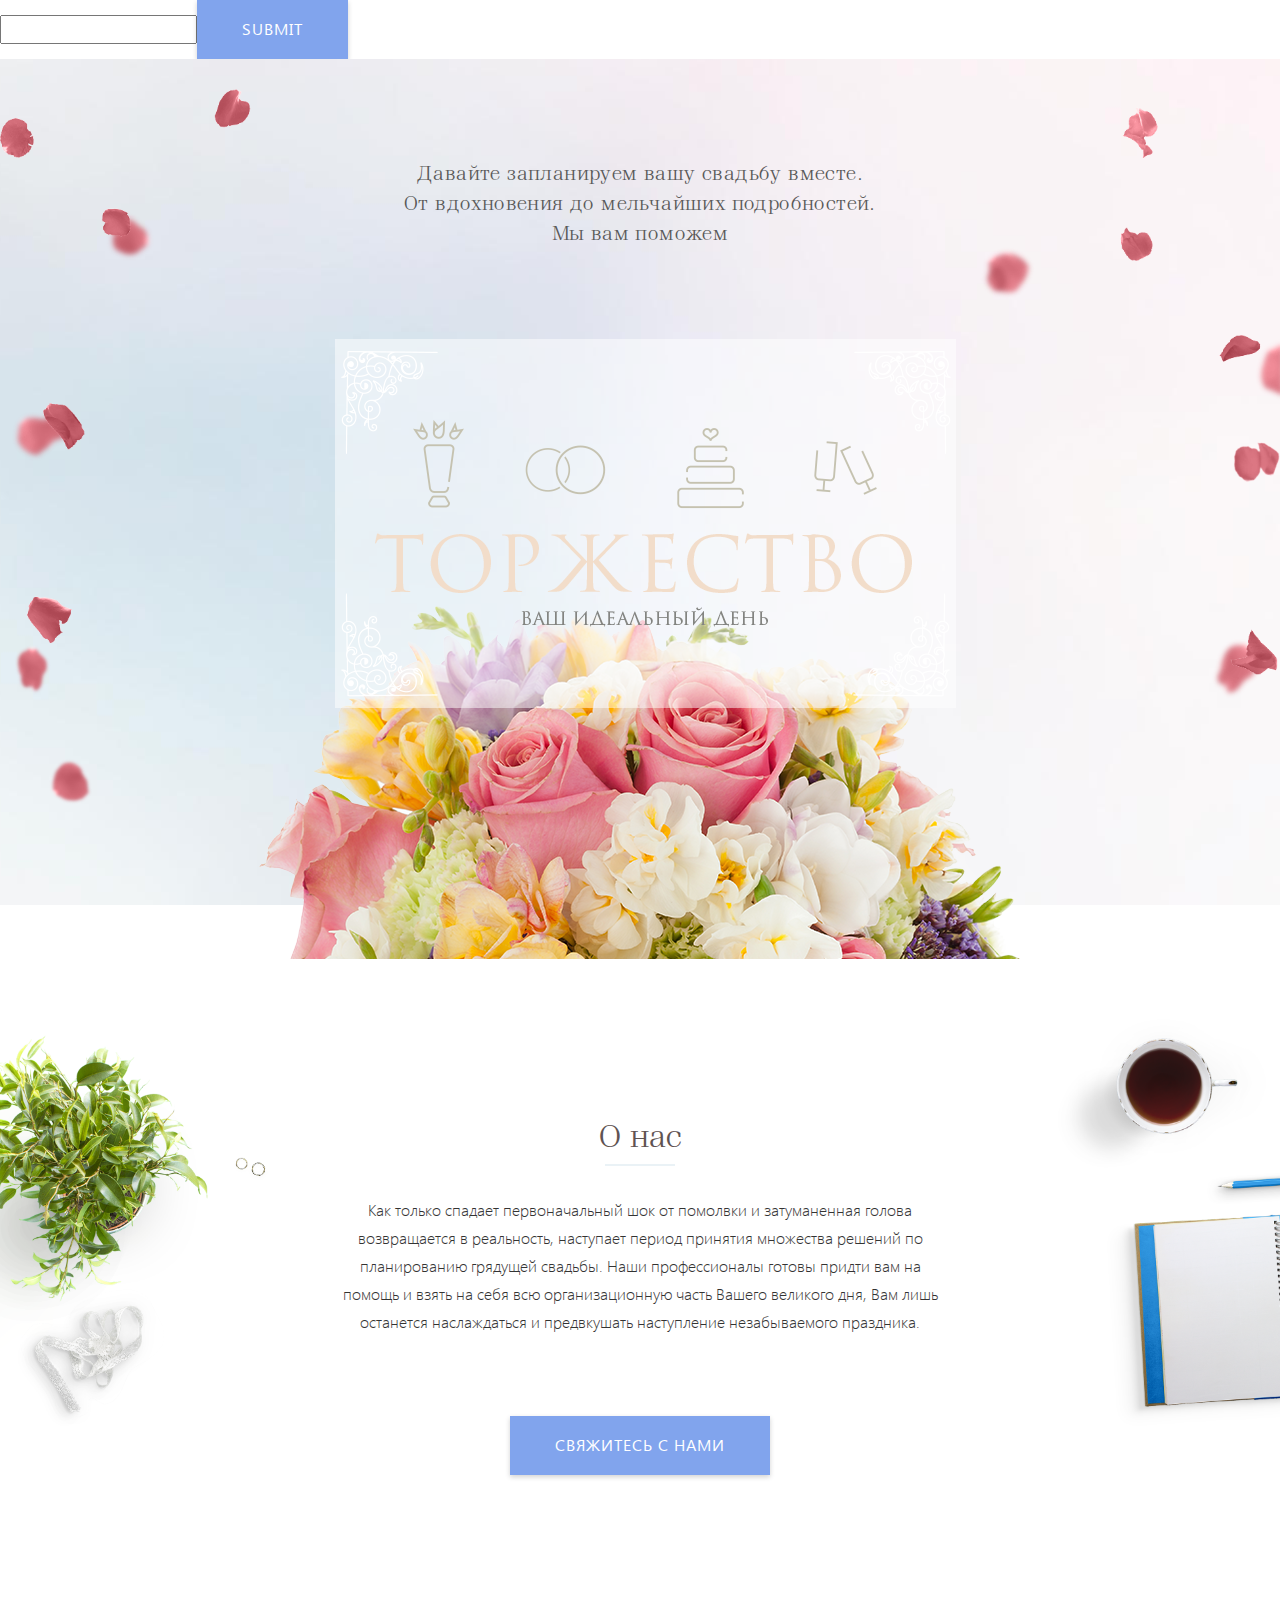
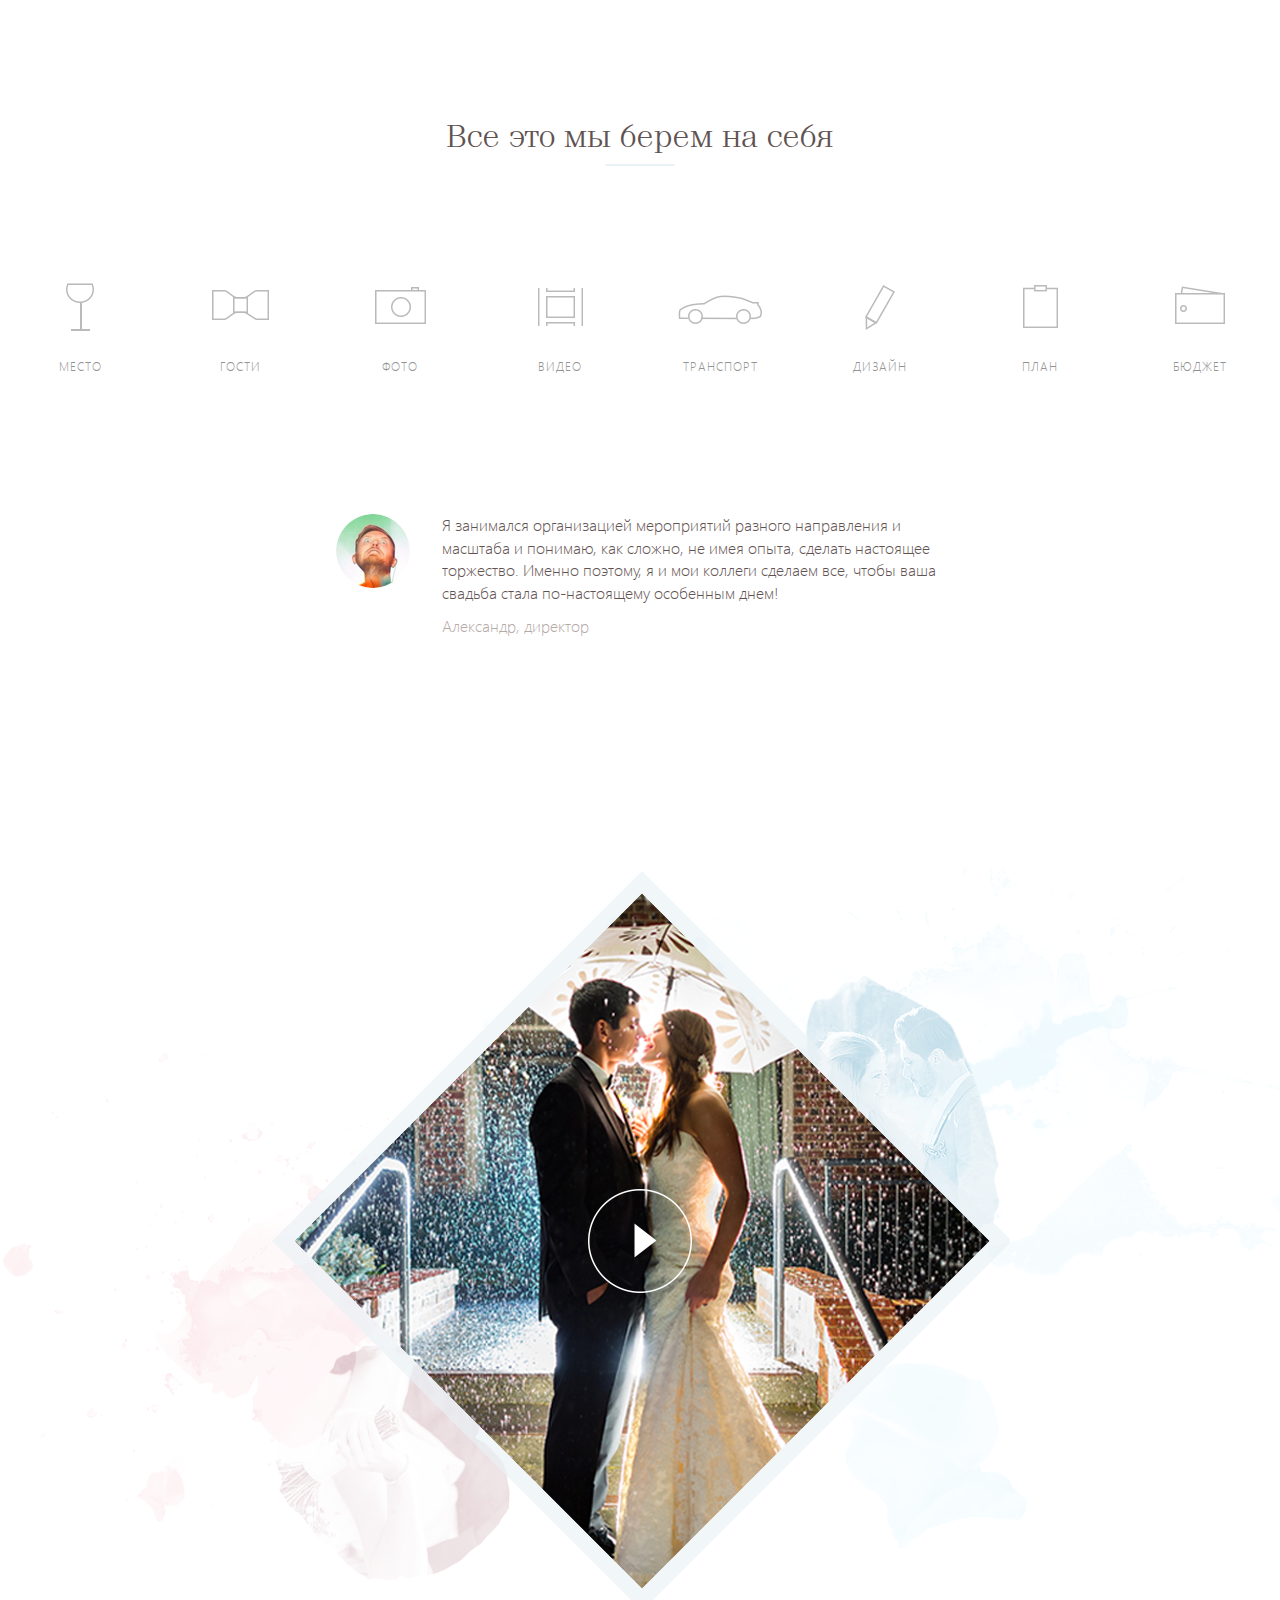
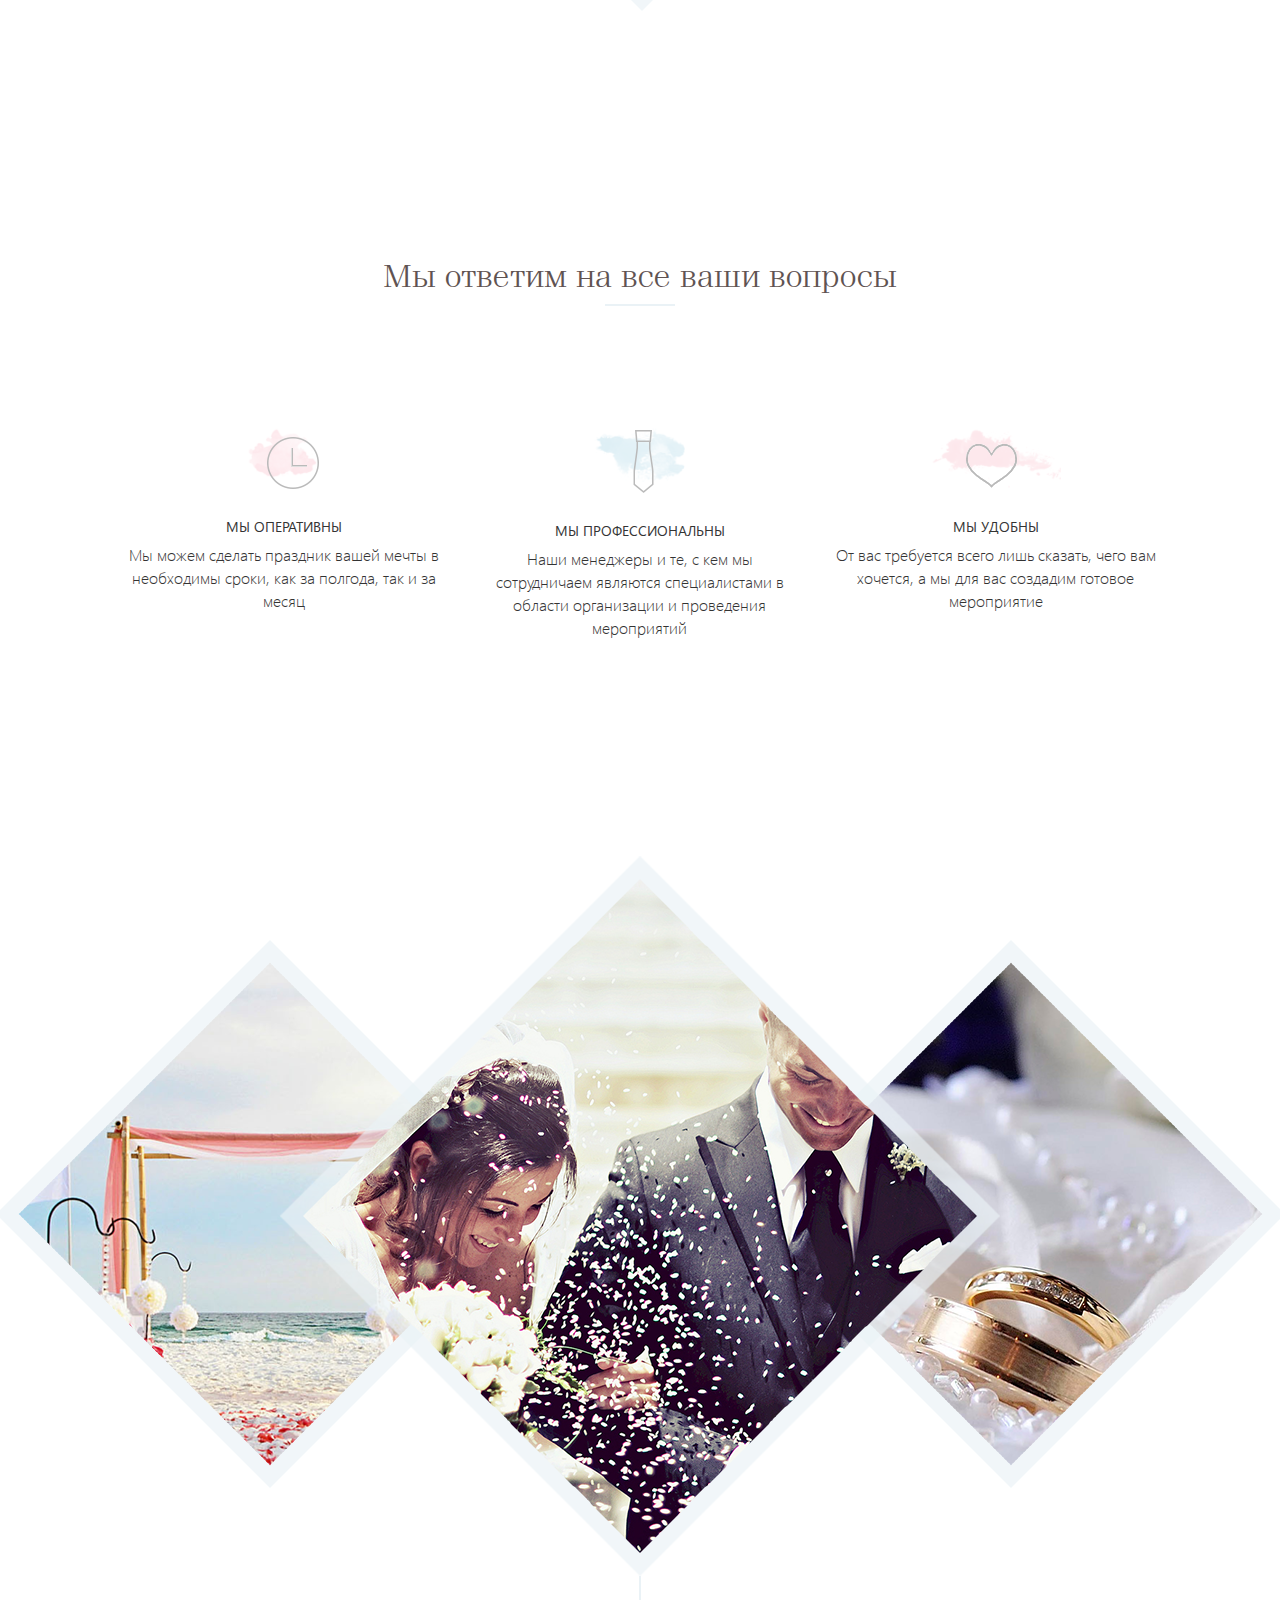
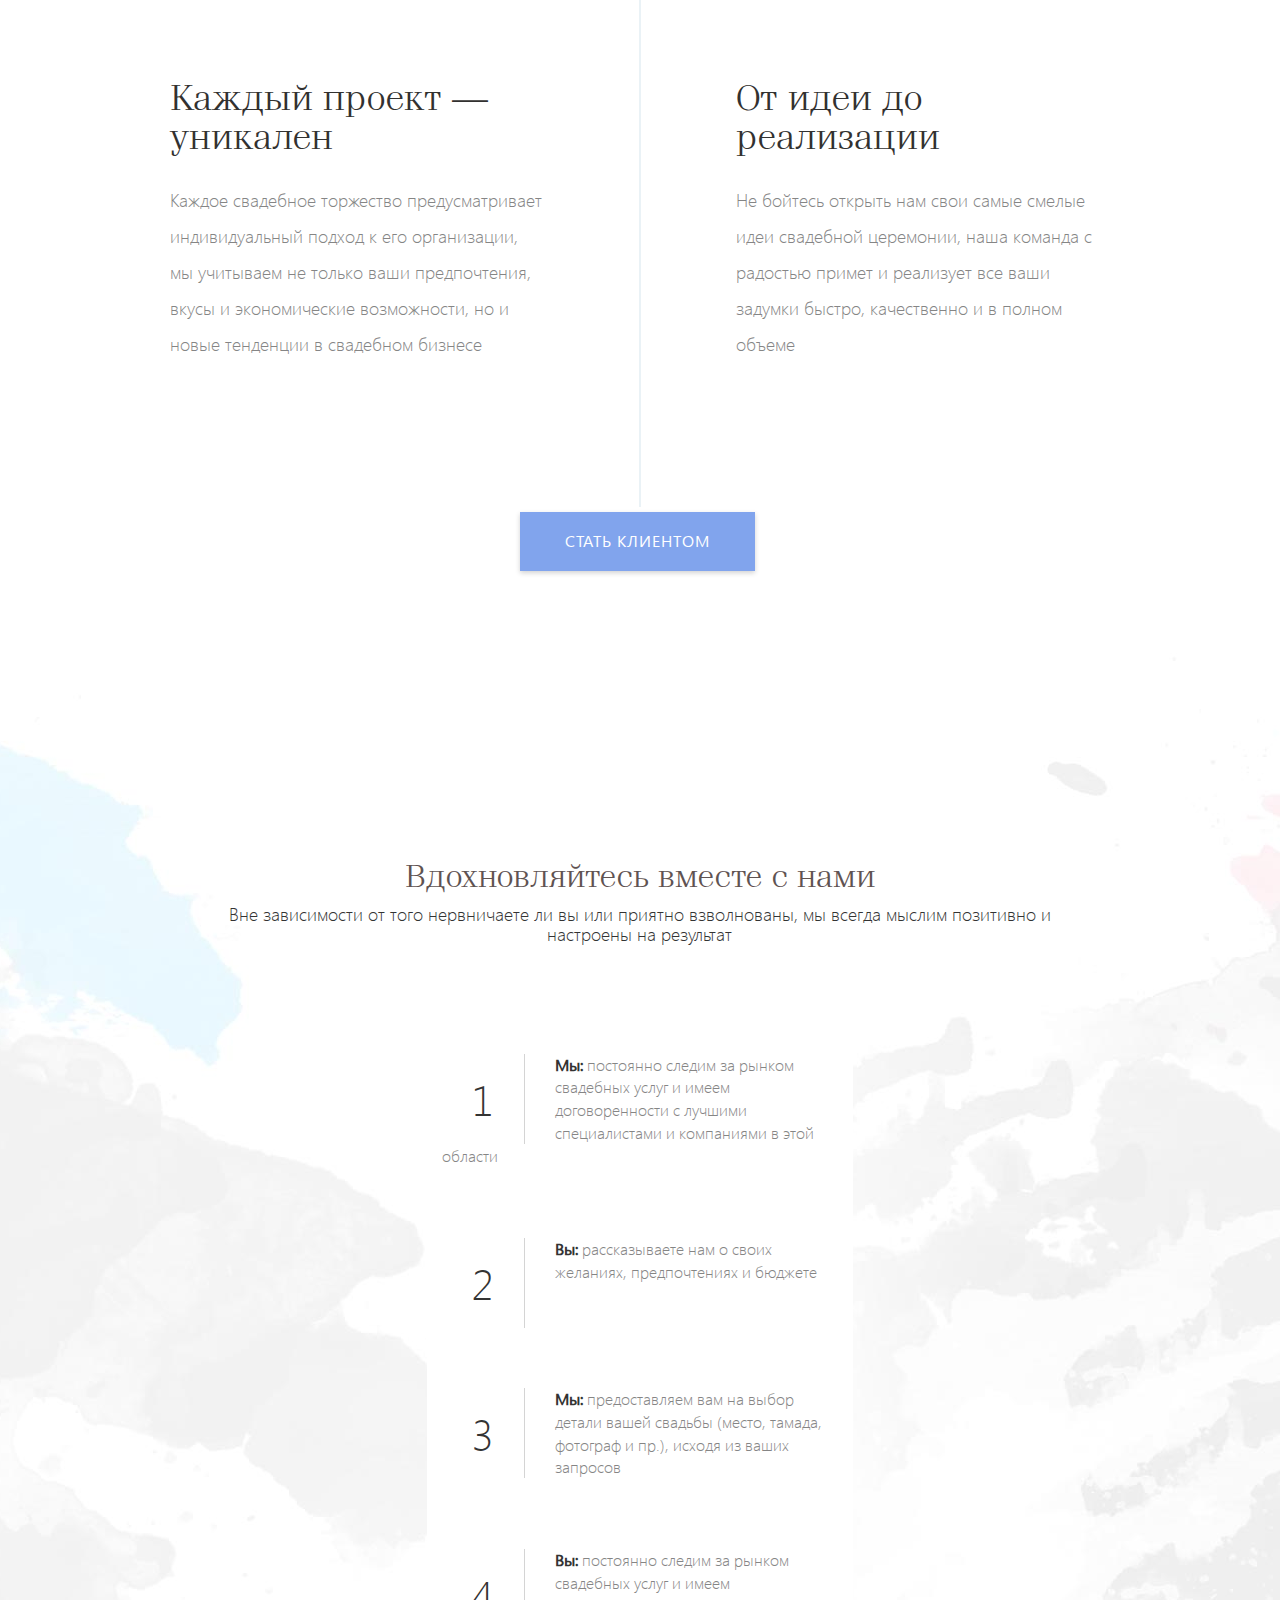
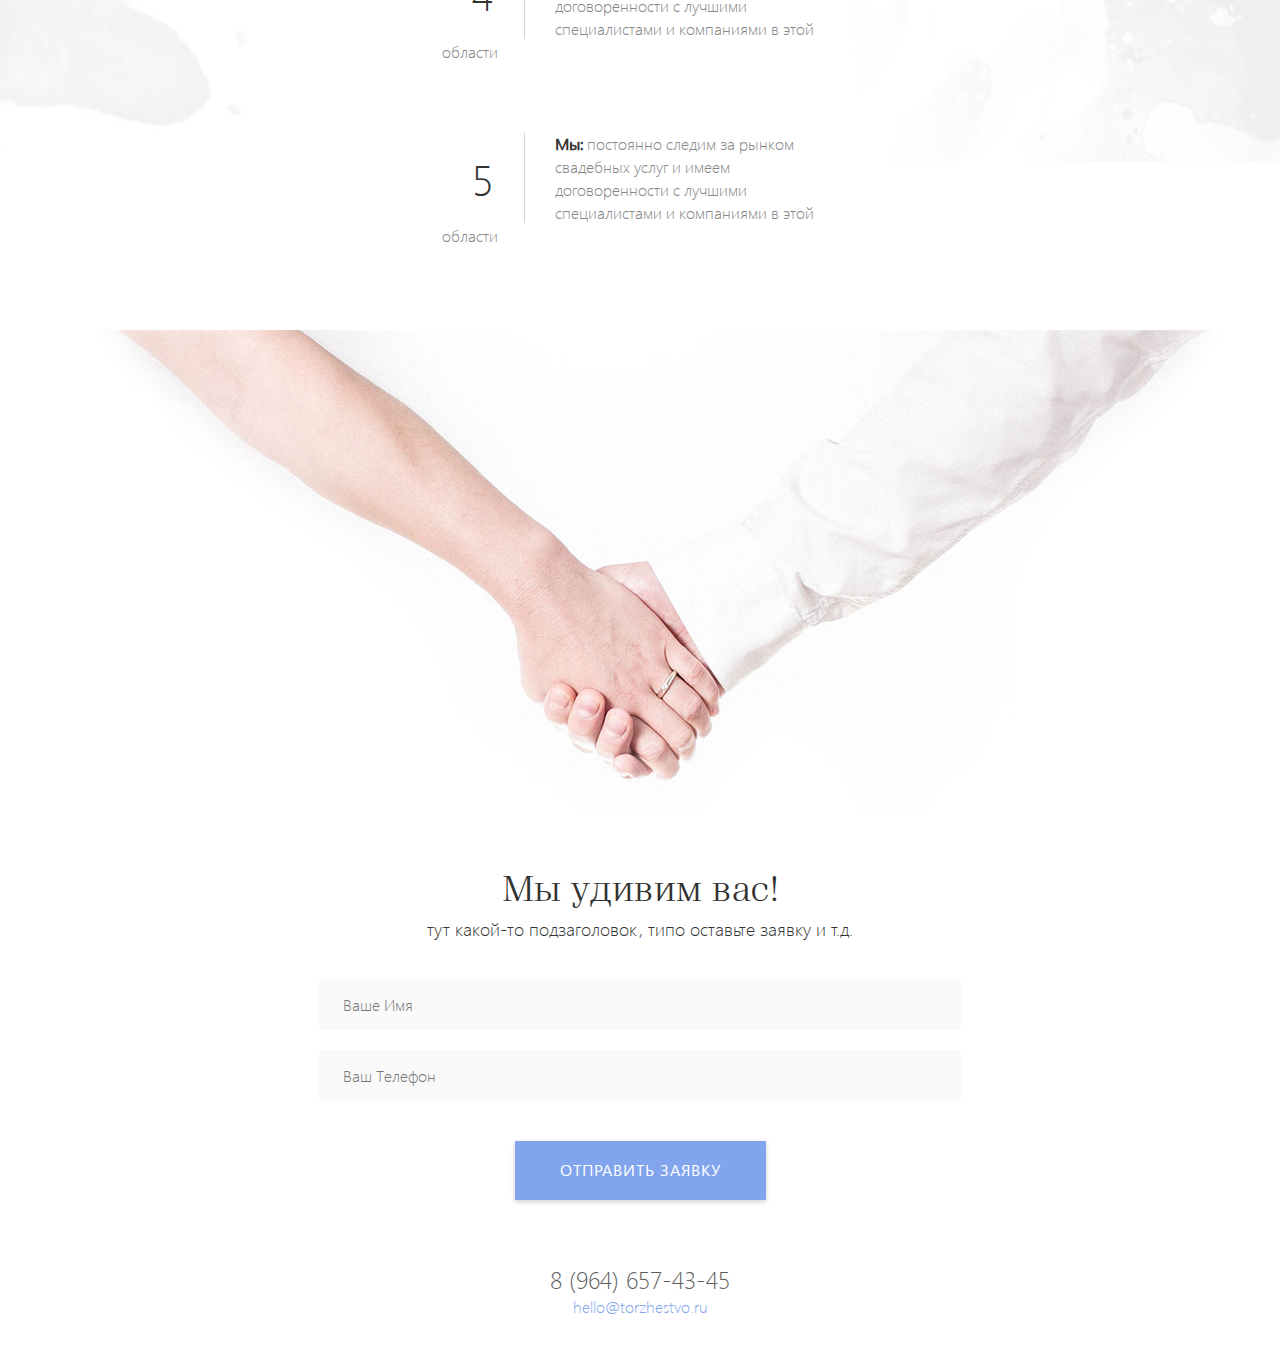
==== commit d2ad3344: "Update index.html" ====
--- a/index.html
+++ b/index.html
@@ -12,6 +12,9 @@
 	<link rel="shortcut icon" href="imgs/favicon.png" type="image/x-icon"/>
 </head>
 <body>
+	<form action="test.php" method="POST">
+		<input type="text"><input type="submit">
+	</form>
 	<div id="wrapper">
 
 		<!-- top wrapper -->
@@ -255,4 +258,4 @@
 	<script src="js/bootstrap.min.js"></script>
 	<script src="js/main.js"></script>
 </body>
-</html>+</html>
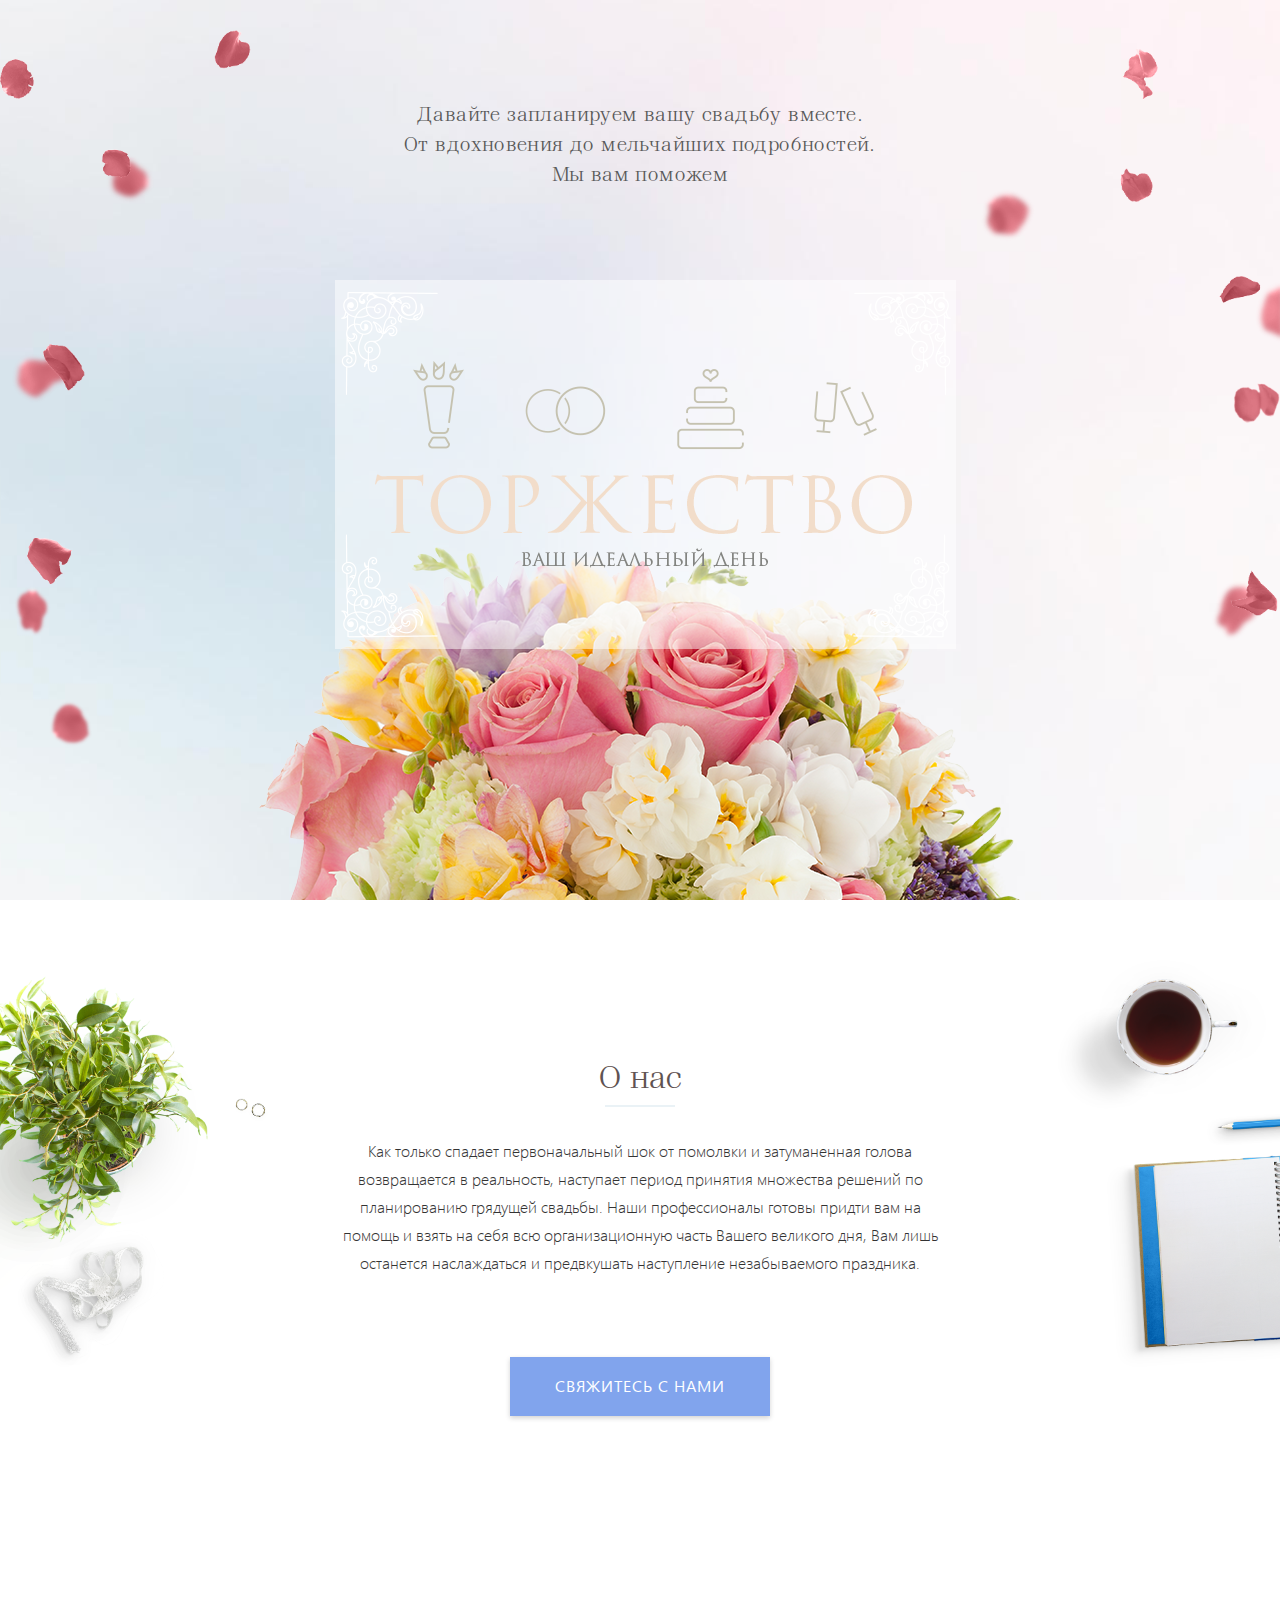
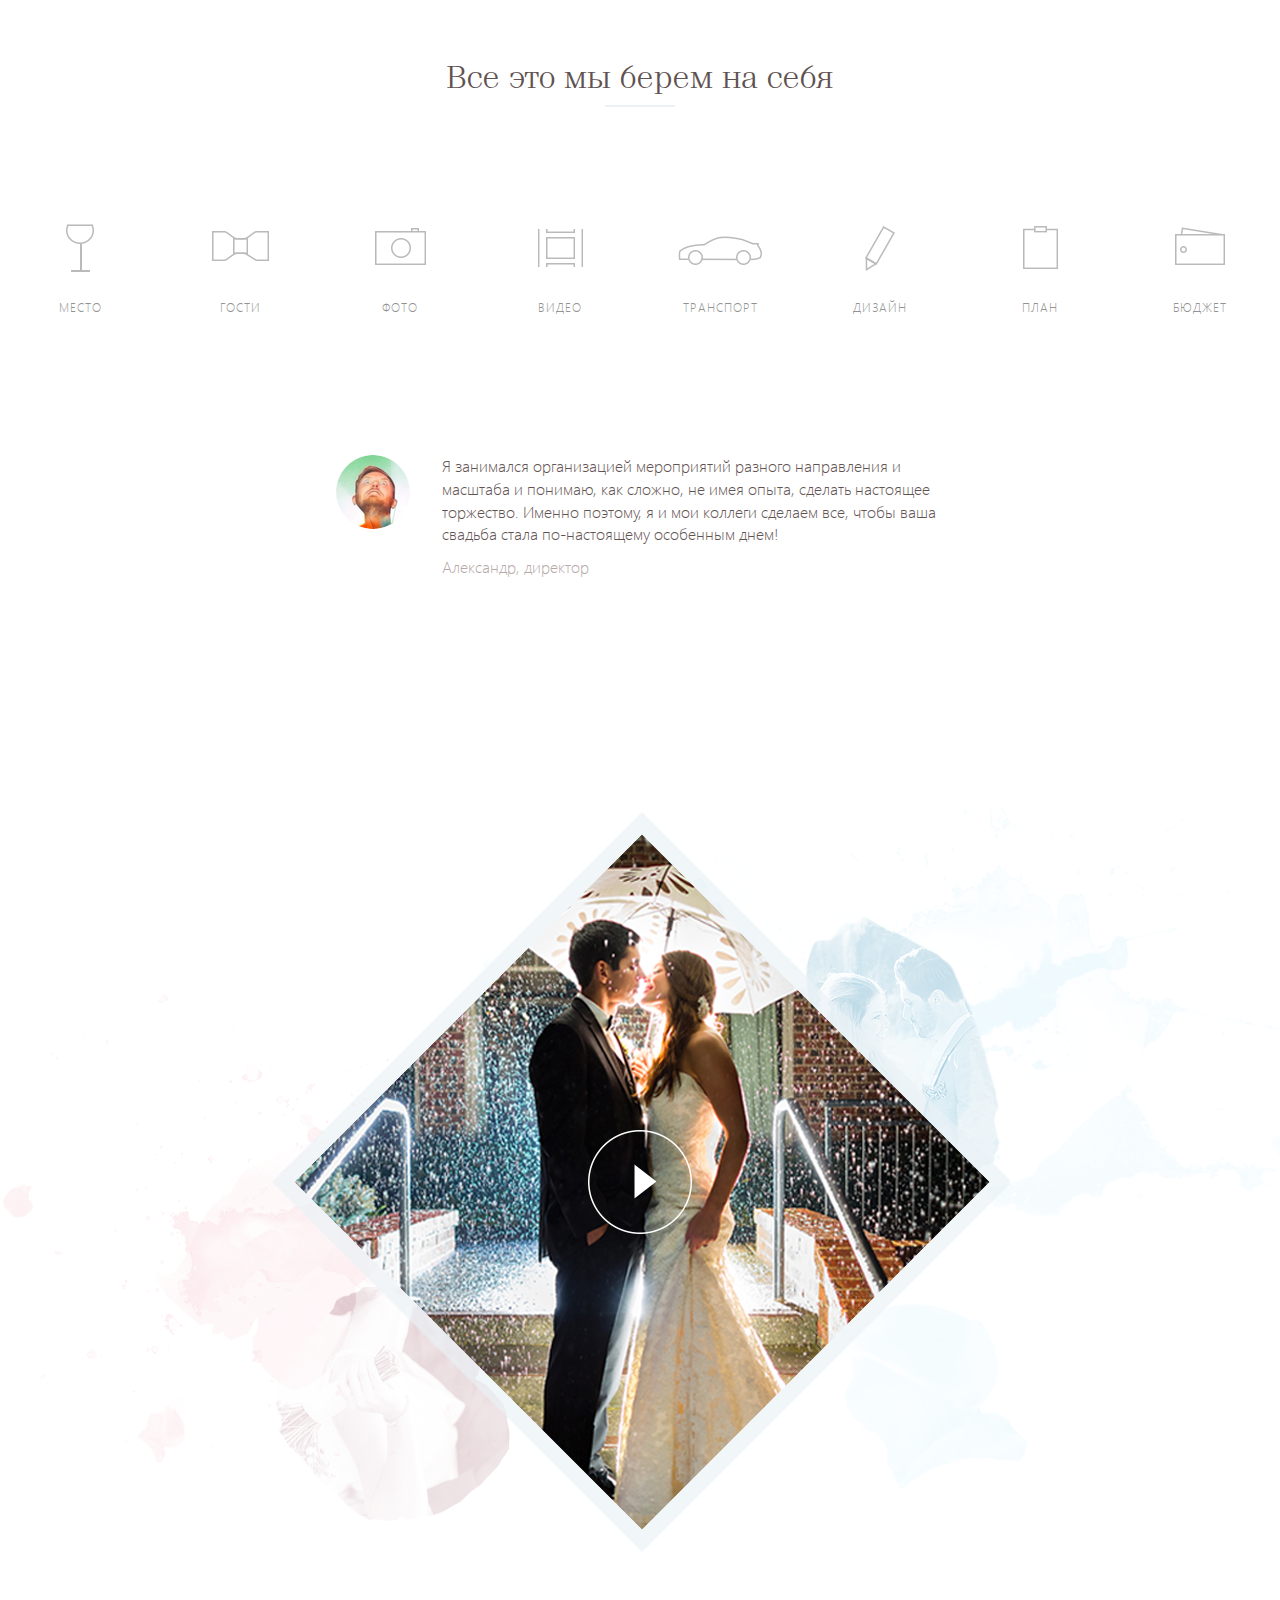
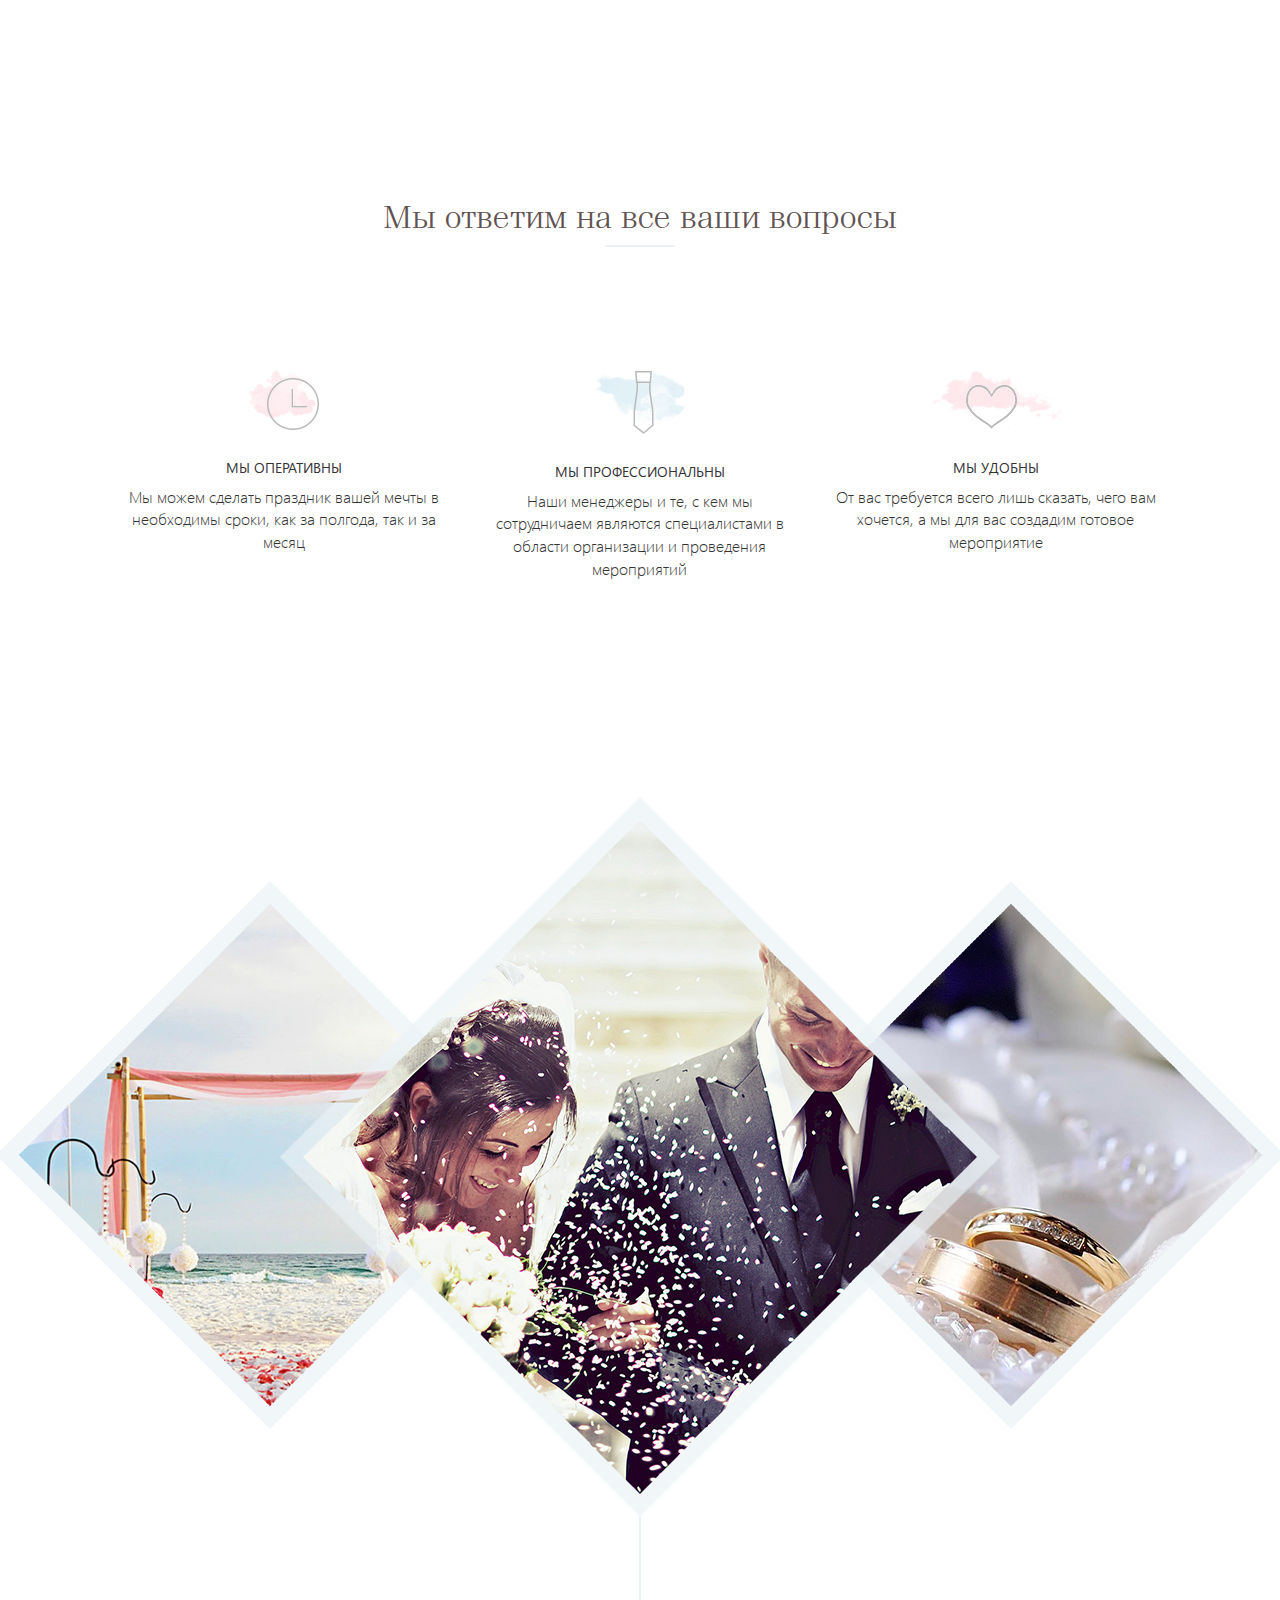
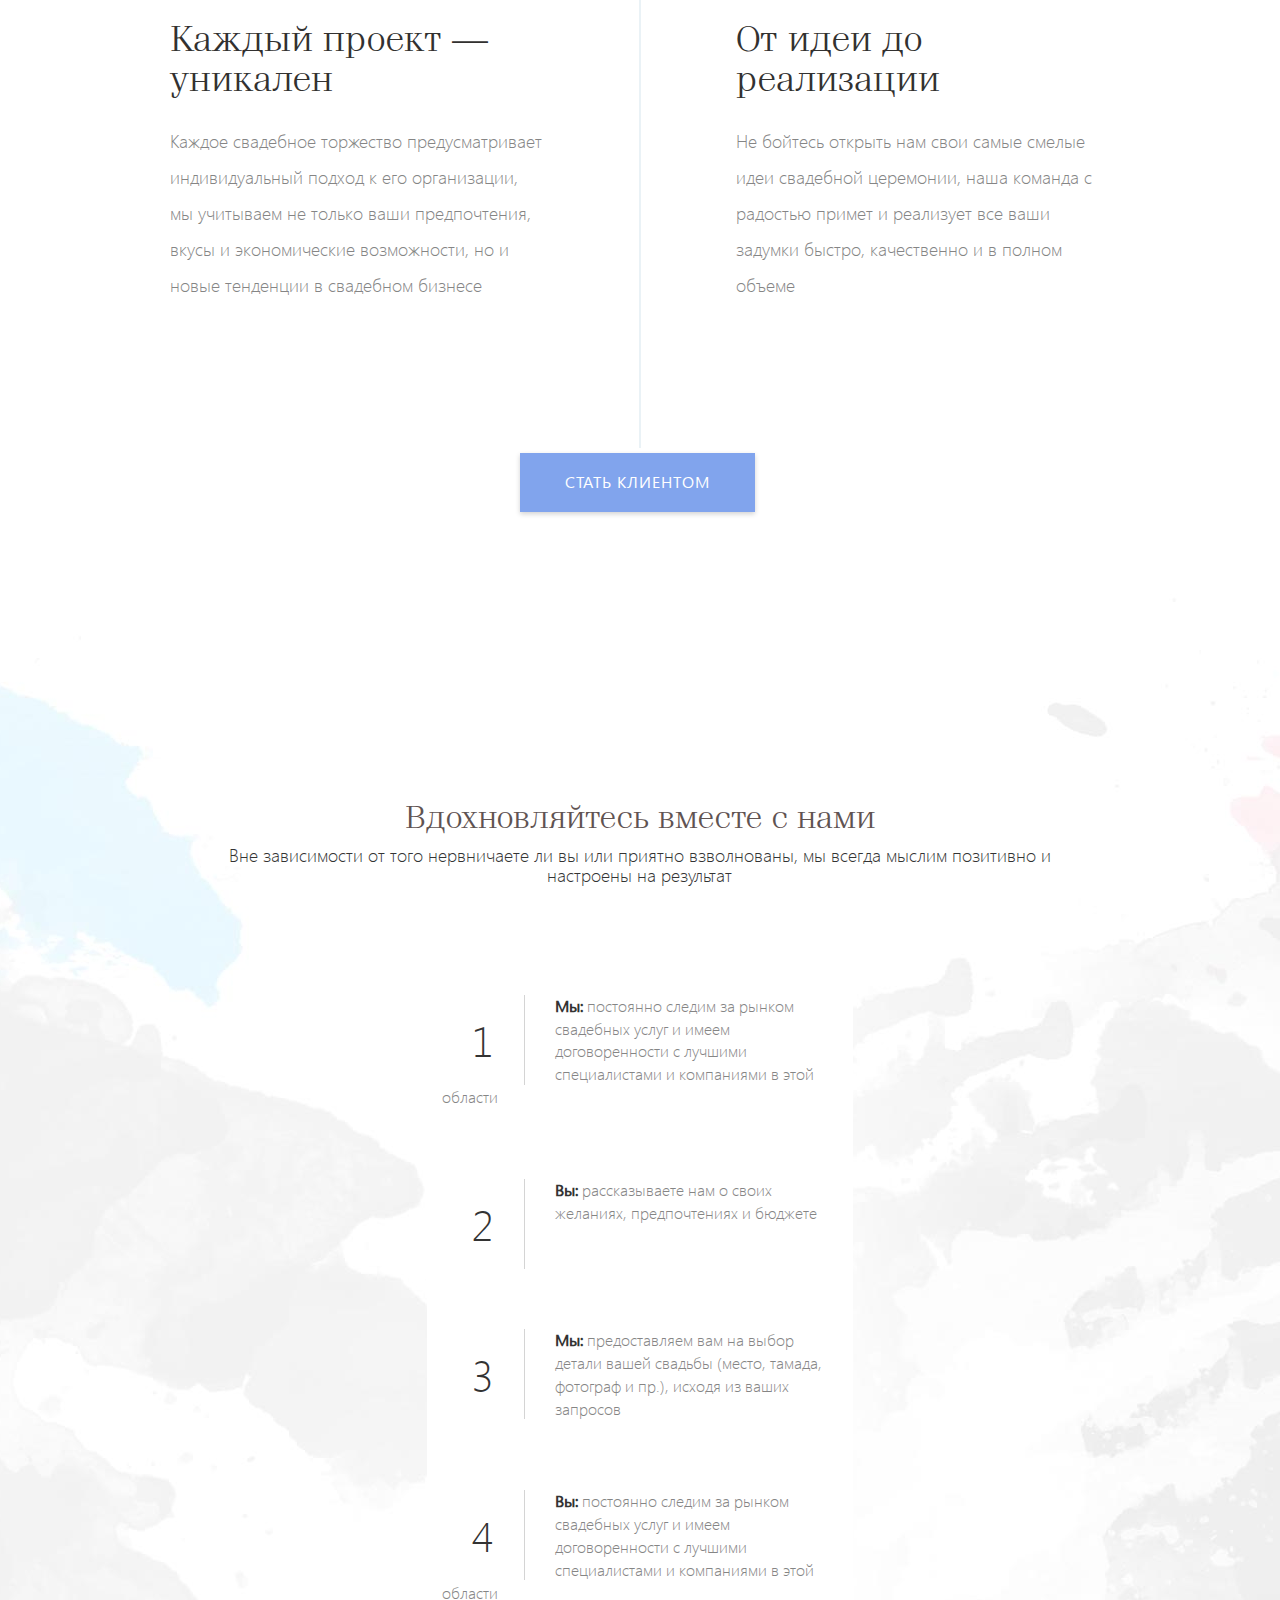
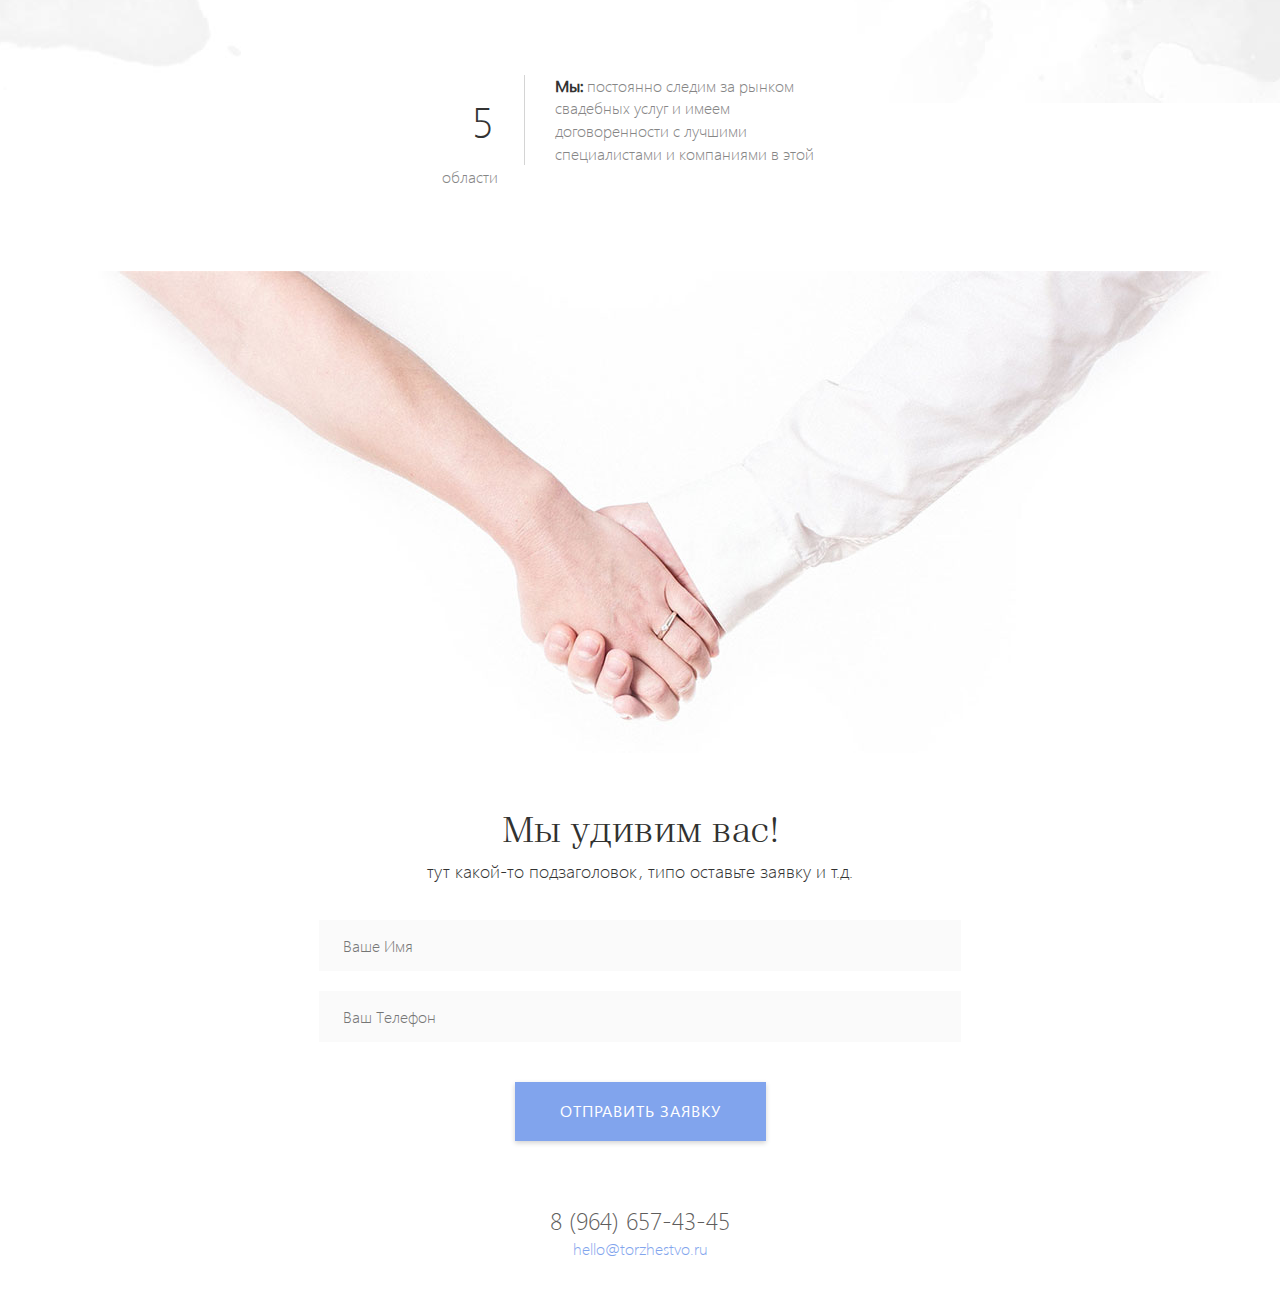
==== commit 1cc2e3ef: "Update index.html" ====
--- a/index.html
+++ b/index.html
@@ -12,9 +12,6 @@
 	<link rel="shortcut icon" href="imgs/favicon.png" type="image/x-icon"/>
 </head>
 <body>
-	<form action="test.php" method="POST">
-		<input type="text"><input type="submit">
-	</form>
 	<div id="wrapper">
 
 		<!-- top wrapper -->
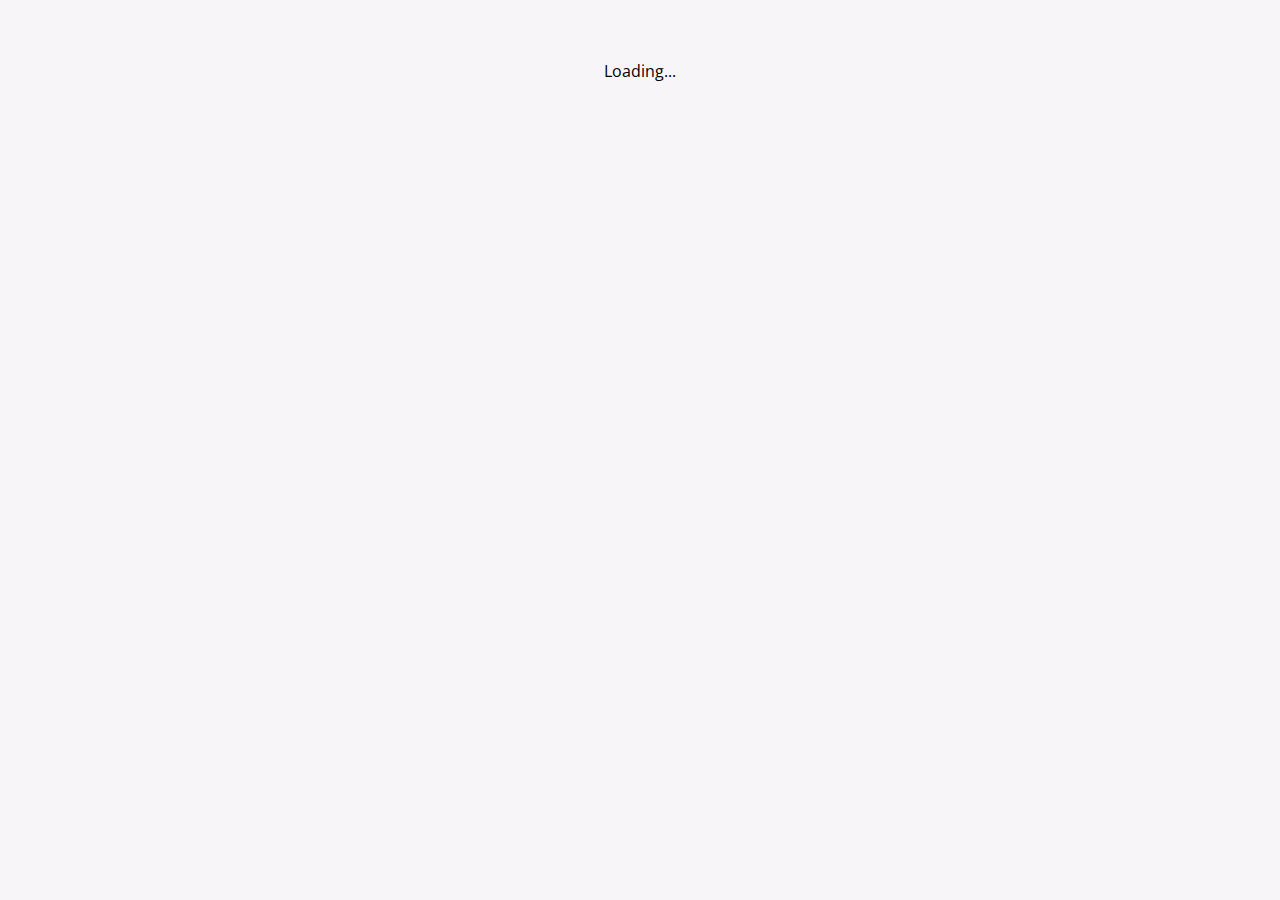
==== commit 88bd0b39: "Added funbox build" ====
--- a/index.html
+++ b/index.html
@@ -1,258 +1 @@
-<!DOCTYPE html>
-<html lang="en">
-<head>
-	<meta charset="UTF-8">
-	<title>Торжество</title>
-
-	<link rel="stylesheet" href="css/bootstrap.min.css">
-	<link rel="stylesheet" href="css/non-responsive.css">
-	<link rel="stylesheet" href="css/style.css">
-
-	<link rel="icon" href="imgs/favicon.png" type="image/x-icon"/>
-	<link rel="shortcut icon" href="imgs/favicon.png" type="image/x-icon"/>
-</head>
-<body>
-	<div id="wrapper">
-
-		<!-- top wrapper -->
-		<div class="container-fluid" id="top-wrapper">
-			<div class="row">
-				<div class="col-xs-6 col-xs-offset-3 text-center" id="discript"><p>Давайте запланируем вашу свадьбу вместе.<br>От вдохновения до мельчайших подробностей.<br>Мы вам поможем</p></div>
-				<div class="col-xs-6 col-xs-offset-3" id="main-logo"><img src="imgs/main-logo.png" alt=""></div>
-				<div class="col-xs-12" id="flowers-top"></div>
-			</div>
-			<div class="petals-blur"></div>
-			<div class="petals"></div>
-		</div>
-		<!-- top wrapper end-->
-
-		<!-- about -->
-		<div class="container-fluid" id="about" >
-			<div class="row">
-				<div id="about-inner" class="col-xs-6 col-xs-offset-3">
-					<h3>О нас</h3>
-					<div class="blue-strip"></div>
-					<p>Как только спадает первоначальный шок от помолвки и затуманенная голова возвращается в реальность, наступает период принятия множества решений по планированию грядущей свадьбы. Наши профессионалы готовы придти вам на помощь и взять на себя всю организационную часть Вашего великого дня, Вам лишь останется наслаждаться и предвкушать наступление незабываемого праздника.</p>
-					<div class="button"><button>свяжитесь с нами</button></div>
-				</div>
-			</div>
-		</div>
-		<!-- about -->
-
-		<!-- services -->
-		<div class="container-fluid" id="services">
-			<div class="row">
-				<div class="services-inner col-xs-8 col-xs-offset-2 text-center">
-					<h3>Все это мы берем на себя</h3>
-					<div class="blue-strip"></div>
-				</div>
-				<div class="services-icons col-xs-6">
-					<div class="row">
-						<div class="icon-container col-xs-3">
-							<i id="place-i"></i>
-							<h5>место</h5>
-						</div>
-						<div class="icon-container col-xs-3">
-							<i id="guests-i"></i>
-							<h5>гости</h5>
-						</div>
-						<div class="icon-container col-xs-3">
-							<i id="photo-i"></i>
-							<h5>фото</h5>
-						</div>
-						<div class="icon-container col-xs-3">
-							<i id="video-i"></i>
-							<h5>видео</h5>
-						</div>
-					</div>
-				</div>
-				<div class="services-icons col-xs-6">
-					<div class="row">
-						<div class="icon-container col-xs-3">
-							<i id="veh-i"></i>
-							<h5>транспорт</h5>
-						</div>
-						<div class="icon-container col-xs-3">
-							<i id="design-i"></i>
-							<h5>дизайн</h5>
-						</div>
-						<div class="icon-container col-xs-3">
-							<i id="plan-i"></i>
-							<h5>план</h5>
-						</div>
-						<div class="icon-container col-xs-3">
-							<i id="budg-i"></i>
-							<h5>бюджет</h5>
-						</div>
-					</div>
-				</div>
-				<div class="testimonial col-xs-6 col-xs-offset-3">
-					<div class="row">
-						<div class="col-xs-2">
-							<img src="imgs/ava.png" alt="">
-						</div>
-						<div class="col-xs-10">
-							<p>Я занимался организацией мероприятий разного направления и масштаба и понимаю, как сложно, не имея опыта, сделать настоящее торжество. Именно поэтому, я и мои коллеги сделаем все, чтобы ваша свадьба стала по-настоящему особенным днем!</p>
-							<span>Александр, директор</span>
-						</div>
-					</div>
-				</div>
-			</div>
-		</div>
-		<!-- services end -->
-
-		<!-- video -->
-		<div class="container-fluid" id="video">
-			<div class="video-inner">
-				<a href="#"><img src="imgs/video-prev.png" alt=""></a>
-			</div>
-		</div>
-		<!-- video end -->
-
-		<!-- do-work -->
-		<div class="container-fluid" id="do-work">
-			<div class="do-work-inner">
-				<div class="row">
-					<div class="services-inner col-xs-8 col-xs-offset-2 text-center">
-						<h3>Мы ответим на все ваши вопросы</h3>
-						<div class="blue-strip"></div>
-					</div>
-					<div class="work-items col-xs-10 col-xs-offset-1 text-center">
-						<div class="row">
-							<div class="col-xs-4">
-								<i id="clock-i"></i>
-								<h5>Мы оперативны</h5>
-								<p>Мы можем сделать праздник вашей мечты в необходимы сроки, как за полгода, так и за месяц</p>
-							</div>
-							<div class="col-xs-4">
-								<i id="suit-i"></i>
-								<h5>Мы профессиональны</h5>
-								<p>Наши менеджеры и те, с кем мы сотрудничаем являются специалистами в области организации и проведения мероприятий</p>
-							</div>
-							<div class="col-xs-4">
-								<i id="heart-i"></i>
-								<h5>Мы удобны</h5>
-								<p>От вас требуется всего лишь сказать, чего вам хочется, а мы для вас создадим готовое мероприятие</p>
-							</div>
-						</div>
-					</div>
-				</div>
-			</div>
-		</div>
-		<!-- video end -->
-
-		<!-- advantages -->
-		<div class="container-fluid" id="advantages">
-				<div class="advantages-inner container">
-					<div class="row">
-						<div class="col-xs-5">
-							<h4>Каждый проект — уникален</h4>
-							<p>Каждое свадебное торжество предусматривает индивидуальный подход к его организации, мы учитываем не только ваши предпочтения, вкусы и экономические возможности, но и новые тенденции в свадебном бизнесе</p>
-						</div>
-						<div class="col-xs-5 col-xs-offset-2">
-							<h4>От идеи до реализации</h4>
-							<p>Не бойтесь открыть нам свои самые смелые идеи свадебной церемонии, наша команда с радостью примет и реализует все ваши задумки быстро, качественно и в полном объеме</p>
-						</div>
-					</div>
-					<div class="row">
-						<div class="button clearfix"><button>стать клиентом</button></div>
-					</div>
-				</div>
-		</div>
-		<!-- advantages end -->
-
-		<!-- steps -->
-		<div class="container-fluid" id="steps">
-			<div class="steps-inner">
-					<div class="col-xs-8 col-xs-offset-2 text-center">
-						<h3>Вдохновляйтесь вместе с нами</h3>
-						<h4>Вне зависимости от того нервничаете ли вы или приятно взволнованы, мы всегда мыслим позитивно и настроены на результат</h4>
-					</div>
-					<div class="steps-content col-xs-4 col-xs-offset-4">
-						<div class="step step-1">
-							<div class="num">
-								<span>1</span>
-							</div>
-							<p><span>Мы:</span> постоянно следим за рынком свадебных услуг и имеем договоренности с лучшими специалистами и компаниями в этой области</p>
-						</div>
-						<div class="step step-2">
-							<div class="num">
-								<span>2</span>
-							</div>
-							<p><span>Вы:</span> рассказываете нам о своих желаниях, предпочтениях и бюджете
-</p>
-						</div>
-						<div class="step step-3">
-							<div class="num">
-								<span>3</span>
-							</div>
-							<p><span>Мы:</span> предоставляем вам на выбор детали вашей свадьбы (место, тамада, фотограф и пр.), исходя из ваших запросов</p>
-						</div>
-						<div class="step step-4">
-							<div class="num">
-								<span>4</span>
-							</div>
-							<p><span>Вы:</span> постоянно следим за рынком свадебных услуг и имеем договоренности с лучшими специалистами и компаниями в этой области</p>
-						</div>
-						<div class="step step-5">
-							<div class="num">
-								<span>5</span>
-							</div>
-							<p><span>Мы:</span> постоянно следим за рынком свадебных услуг и имеем договоренности с лучшими специалистами и компаниями в этой области</p>
-						</div>
-					</div>
-			</div>
-			<div class="photo-fixed"></div>
-		</div>
-		<!-- steps end -->
-
-		<!-- footer -->
-		<div class="container-fluid" id="footer">
-			<div class="container">
-				<div class="row">
-					<div class="form" id="footer-form">
-						<h4>Мы удивим вас!</h4>
-						<h5>тут какой-то подзаголовок, типо оставьте заявку и т.д.</h5>
-						<form action="">
-							<fieldset>
-								<input type="text" placeholder="Ваше Имя" required="required">
-								<input type="text" placeholder="Ваш Телефон" required="required">
-								<input type="submit" value="Отправить заявку" class="button">
-							</fieldset>
-						</form>
-						<div class="contact">
-							<span class="phone">8 (964) 657-43-45</span>
-							<a href="mailto:hello@torzhestvo.ru" class="email">hello@torzhestvo.ru</a>
-						</div>
-					</div>
-				</div>
-			</div>
-		</div>
-		<!-- footer end -->
-
-
-		<div class="cd-panel from-right">
-			<header class="cd-panel-header">
-				<h1>Title Goes Here</h1>
-				<a href="#0" class="cd-panel-close">Close</a>
-			</header>
-
-			<div class="cd-panel-container">
-				<div class="cd-panel-content">
-					<p>Lorem ipsum dolor sit amet, consectetur adipisicing elit. Quam magnam accusamus obcaecati nisi eveniet quo veniam quibusdam veritatis autem accusantium doloribus nam mollitia maxime explicabo nemo quae aspernatur impedit cupiditate dicta molestias consectetur, sint reprehenderit maiores. Tempora, exercitationem, voluptate. Sapiente modi officiis nulla sed ullam, amet placeat, illum necessitatibus, eveniet dolorum et maiores earum tempora, quas iste perspiciatis quibusdam vero accusamus veritatis. Recusandae sunt, repellat incidunt impedit tempore iusto, nostrum eaque necessitatibus sint eos omnis! Beatae, itaque, in. Vel reiciendis consequatur saepe soluta itaque aliquam praesentium, neque tempora. Voluptatibus sit, totam rerum quo ex nemo pariatur tempora voluptatem est repudiandae iusto, architecto perferendis sequi, asperiores dolores doloremque odit. Libero, ipsum fuga repellat quae numquam cumque nobis ipsa voluptates pariatur, a rerum aspernatur aliquid maxime magnam vero dolorum omnis neque fugit laboriosam eveniet veniam explicabo, similique reprehenderit at. Iusto totam vitae blanditiis. Culpa, earum modi rerum velit voluptatum voluptatibus debitis, architecto aperiam vero tempora ratione sint ullam voluptas non! Odit sequi ipsa, voluptatem ratione illo ullam quaerat qui, vel dolorum eligendi similique inventore quisquam perferendis reprehenderit quos officia! Maxime aliquam, soluta reiciendis beatae quisquam. Alias porro facilis obcaecati et id, corporis accusamus? Ab porro fuga consequatur quisquam illo quae quas tenetur.</p>
-
-					<p>Lorem ipsum dolor sit amet, consectetur adipisicing elit. Neque similique, at excepturi adipisci repellat ut veritatis officia, saepe nemo soluta modi ducimus velit quam minus quis reiciendis culpa ullam quibusdam eveniet. Dolorum alias ducimus, ad, vitae delectus eligendi, possimus magni ipsam repudiandae iusto placeat repellat omnis veritatis adipisci aliquam hic ullam facere voluptatibus ratione laudantium perferendis quos ut. Beatae expedita, itaque assumenda libero voluptatem adipisci maiores voluptas accusantium, blanditiis saepe culpa laborum iusto maxime quae aperiam fugiat odit consequatur soluta hic. Sed quasi beatae quia repellendus, adipisci facilis ipsa vel, aperiam, consequatur eaque mollitia quaerat. Iusto fugit inventore eveniet velit.</p>
-
-					<p>Lorem ipsum dolor sit amet, consectetur adipisicing elit. Neque similique, at excepturi adipisci repellat ut veritatis officia, saepe nemo soluta modi ducimus velit quam minus quis reiciendis culpa ullam quibusdam eveniet. Dolorum alias ducimus, ad, vitae delectus eligendi, possimus magni ipsam repudiandae iusto placeat repellat omnis veritatis adipisci aliquam hic ullam facere voluptatibus ratione laudantium perferendis quos ut. Beatae expedita, itaque assumenda libero voluptatem adipisci maiores voluptas accusantium, blanditiis saepe culpa laborum iusto maxime quae aperiam fugiat odit consequatur soluta hic. Sed quasi beatae quia repellendus, adipisci facilis ipsa vel, aperiam, consequatur eaque mollitia quaerat. Iusto fugit inventore eveniet velit.</p>
-
-					<p>Lorem ipsum dolor sit amet, consectetur adipisicing elit. Quam magnam accusamus obcaecati nisi eveniet quo veniam quibusdam veritatis autem accusantium doloribus nam mollitia maxime explicabo nemo quae aspernatur impedit cupiditate dicta molestias consectetur, sint reprehenderit maiores. Tempora, exercitationem, voluptate. Sapiente modi officiis nulla sed ullam, amet placeat, illum necessitatibus, eveniet dolorum et maiores earum tempora, quas iste perspiciatis quibusdam vero accusamus veritatis. Recusandae sunt, repellat incidunt impedit tempore iusto, nostrum eaque necessitatibus sint eos omnis! Beatae, itaque, in. Vel reiciendis consequatur saepe soluta itaque aliquam praesentium, neque tempora. Voluptatibus sit, totam rerum quo ex nemo pariatur tempora voluptatem est repudiandae iusto, architecto perferendis sequi, asperiores dolores doloremque odit. Libero, ipsum fuga repellat quae numquam cumque nobis ipsa voluptates pariatur, a rerum aspernatur aliquid maxime magnam vero dolorum omnis neque fugit laboriosam eveniet veniam explicabo, similique reprehenderit at. Iusto totam vitae blanditiis. Culpa, earum modi rerum velit voluptatum voluptatibus debitis, architecto aperiam vero tempora ratione sint ullam voluptas non! Odit sequi ipsa, voluptatem ratione illo ullam quaerat qui, vel dolorum eligendi similique inventore quisquam perferendis reprehenderit quos officia! Maxime aliquam, soluta reiciendis beatae quisquam. Alias porro facilis obcaecati et id, corporis accusamus? Ab porro fuga consequatur quisquam illo quae quas tenetur.</p>
-				</div> <!-- cd-panel-content -->
-			</div> <!-- cd-panel-container -->
-		</div> <!-- cd-panel -->
-
-	</div>
-	<script src="js/jquery.min.js"></script>
-	<script src="js/bootstrap.min.js"></script>
-	<script src="js/main.js"></script>
-</body>
-</html>
+<!doctype html><html><head><meta charset="utf-8"/><link rel="shortcut icon" href="/favicon.ico"/><meta name="viewport" content="width=device-width,initial-scale=1"/><link rel="manifest" href="/manifest.json"/><title>Funbox test task</title><link href="/static/css/main.d7c0753a.chunk.css" rel="stylesheet"></head><body><noscript>You need to enable JavaScript to run this app.</noscript><div id="root"></div><script>!function(l){function e(e){for(var r,t,n=e[0],o=e[1],u=e[2],f=0,i=[];f<n.length;f++)t=n[f],p[t]&&i.push(p[t][0]),p[t]=0;for(r in o)Object.prototype.hasOwnProperty.call(o,r)&&(l[r]=o[r]);for(s&&s(e);i.length;)i.shift()();return c.push.apply(c,u||[]),a()}function a(){for(var e,r=0;r<c.length;r++){for(var t=c[r],n=!0,o=1;o<t.length;o++){var u=t[o];0!==p[u]&&(n=!1)}n&&(c.splice(r--,1),e=f(f.s=t[0]))}return e}var t={},p={1:0},c=[];function f(e){if(t[e])return t[e].exports;var r=t[e]={i:e,l:!1,exports:{}};return l[e].call(r.exports,r,r.exports,f),r.l=!0,r.exports}f.m=l,f.c=t,f.d=function(e,r,t){f.o(e,r)||Object.defineProperty(e,r,{enumerable:!0,get:t})},f.r=function(e){"undefined"!=typeof Symbol&&Symbol.toStringTag&&Object.defineProperty(e,Symbol.toStringTag,{value:"Module"}),Object.defineProperty(e,"__esModule",{value:!0})},f.t=function(r,e){if(1&e&&(r=f(r)),8&e)return r;if(4&e&&"object"==typeof r&&r&&r.__esModule)return r;var t=Object.create(null);if(f.r(t),Object.defineProperty(t,"default",{enumerable:!0,value:r}),2&e&&"string"!=typeof r)for(var n in r)f.d(t,n,function(e){return r[e]}.bind(null,n));return t},f.n=function(e){var r=e&&e.__esModule?function(){return e.default}:function(){return e};return f.d(r,"a",r),r},f.o=function(e,r){return Object.prototype.hasOwnProperty.call(e,r)},f.p="/";var r=window.webpackJsonp=window.webpackJsonp||[],n=r.push.bind(r);r.push=e,r=r.slice();for(var o=0;o<r.length;o++)e(r[o]);var s=n;a()}([])</script><script src="/static/js/2.adc1f70e.chunk.js"></script><script src="/static/js/main.d1e1f937.chunk.js"></script></body></html>--- a/static/css/main.d7c0753a.chunk.css
+++ b/static/css/main.d7c0753a.chunk.css
@@ -0,0 +1,2 @@
+@import url(https://fonts.googleapis.com/css?family=Open+Sans:400,600,700&subset=cyrillic);.fb-delete-icon{cursor:pointer;border:none;position:relative;background:transparent;height:12px;width:10px;padding:0;opacity:.3;overflow:hidden}.fb-delete-icon:focus{outline:none}.fb-delete-icon:hover{opacity:1}.fb-delete-icon:after,.fb-delete-icon:before{content:"";position:absolute;height:1px;width:100%;top:50%;left:0;margin-top:-1px;background-color:#333}.fb-delete-icon:before{-webkit-transform:rotate(45deg);transform:rotate(45deg)}.fb-delete-icon:after{-webkit-transform:rotate(-45deg);transform:rotate(-45deg)}.fb-draggable{cursor:-webkit-grab;cursor:grab}.fb-draggable+.fb-draggable{margin-top:8px}.fb-draggable--is-dragging{cursor:-webkit-grabbing;cursor:grabbing;opacity:.2}.fb-plate{position:relative;font-size:12px;padding:10px 35px 10px 15px;background-color:#fff;box-shadow:0 2px 2px rgba(0,0,0,.15)}.fb-plate__icon{position:absolute;right:15px;top:50%;-webkit-transform:translateY(-50%);transform:translateY(-50%)}.fb-form-errors{font-size:12px;color:red;margin-top:10px}.fb-form__input{font-size:16px;font-weight:100;width:100%;border:none;padding:10px 15px}.fb-route-list{list-style:none}.fb-routes-aside__list{padding-top:20px}.google-map{width:100%;height:100%}*{box-sizing:border-box;margin:0;padding:0}body,html{height:100%;color:#000;font-family:Open Sans,sans-serif,Arial}#root{min-width:720px;min-height:100%;padding:60px 80px;background-color:#f8f5f9;-webkit-user-select:none;-moz-user-select:none;-ms-user-select:none;user-select:none}#root,main{display:flex;justify-content:center;width:100%}.app__aside,.app__map{width:50%}.app__aside{padding:0 20px}
+/*# sourceMappingURL=main.d7c0753a.chunk.css.map */